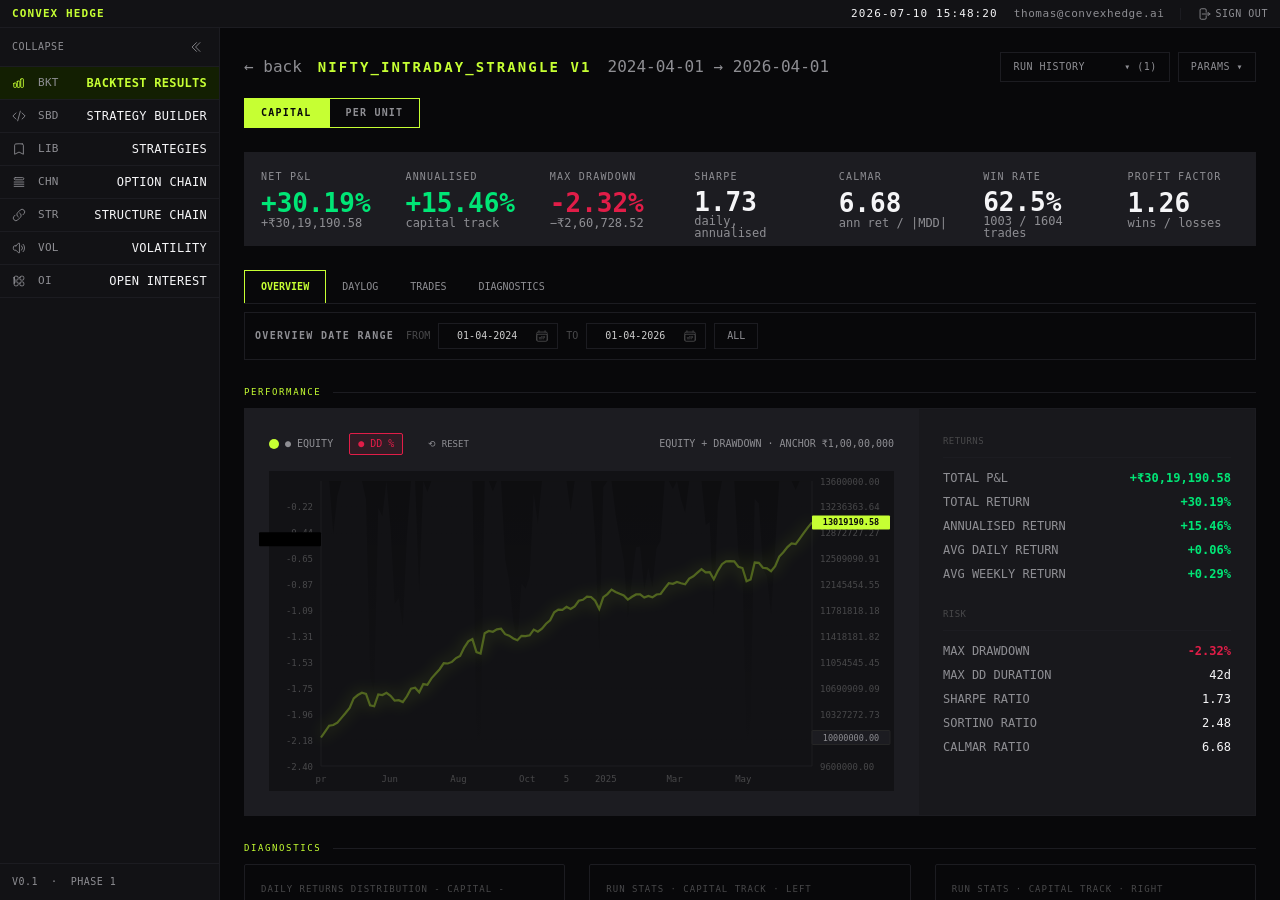
==== dashboard.html @ 73c207e3 "style: align dashboard styling with index.html landing page design system" ====
<!DOCTYPE html>
<html lang="en">
<head>
    <meta charset="UTF-8">
    <meta name="viewport" content="width=device-width, initial-scale=1.0">
    <title>Convex Hedge // Backtest Result Dashboard</title>
    <script src="assets/tailwind.js"></script>
    <link href="assets/fonts.css" rel="stylesheet">
    <!-- Dynamic Theme System matching landing page -->
    <script id="sys-theme-init">
        (function initTheme() {
            const activeTheme = localStorage.getItem('convex-theme') || 'lime';
            let accentColor = '#C6FF33';
            let accentDim = '#131F02';
            let glowRgb = '198, 255, 51';
            
            if (activeTheme === 'amber') {
                accentColor = '#FFA500';
                accentDim = '#1A1200';
                glowRgb = '255, 165, 0';
            } else if (activeTheme === 'orchid') {
                accentColor = '#763DE6';
                accentDim = '#120925';
                glowRgb = '118, 61, 230';
            } else if (activeTheme === 'yellow') {
                accentColor = '#F1FF0A';
                accentDim = '#1D1F01';
                glowRgb = '241, 255, 10';
            }
            
            // Inject CSS variables to propagate theme color dynamically to all SVG assets
            const style = document.createElement('style');
            style.innerHTML = `
                :root {
                    --brand-accent: ${accentColor};
                    --brand-accent-dim: ${accentDim};
                    --brand-accent-rgb: ${glowRgb};
                }
                .bento-glow:hover {
                    border-color: rgba(${glowRgb}, 0.05) !important;
                    box-shadow: 0 10px 40px -10px rgba(${glowRgb}, 0.12) !important;
                }
            `;
            document.head.appendChild(style);

            window.themeAccent = accentColor;
            window.themeAccentRgb = glowRgb;
            window.themeAccentDim = accentDim;
        })();
    </script>
    <script>
        tailwind.config = {
            theme: {
                extend: {
                    colors: {
                        brand: {
                            void: '#08080A',
                            elevate: '#121215',
                            precision: '#1C1C21',
                            accent: 'var(--brand-accent)',
                            accentDim: 'var(--brand-accent-dim)',
                            pure: '#F5F5F7',
                            muted: '#8E8E93',
                            dim: '#48484A',
                            up: '#00E676',
                            down: '#E11D48'
                        }
                    },
                    fontFamily: {
                        display: ['"PP Neue Machina"', 'system-ui', 'sans-serif'],
                        sans: ['Inter', '-apple-system', 'BlinkMacSystemFont', 'sans-serif'],
                        mono: ['"JetBrains Mono"', 'SFMono-Regular', 'monospace']
                    }
                }
            }
        }
    </script>
    <style>
        @font-face {
            font-family: 'PP Neue Machina';
            src: url('fonts/PPNeueMachina-PlainRegular.otf') format('opentype');
            font-weight: 400;
            font-style: normal;
            font-display: swap;
        }
        @font-face {
            font-family: 'PP Neue Machina';
            src: url('fonts/PPNeueMachina-PlainUltrabold.otf') format('opentype');
            font-weight: 800;
            font-style: normal;
            font-display: swap;
        }

        body {
            background-color: #08080A;
            color: #E5E5E5;
            overflow-x: hidden;
        }

        /* Custom Scrollbar */
        ::-webkit-scrollbar {
            width: 6px;
            height: 6px;
        }
        ::-webkit-scrollbar-track {
            background: #08080A;
        }
        ::-webkit-scrollbar-thumb {
            background: #1C1C21;
            border-radius: 3px;
        }
        ::-webkit-scrollbar-thumb:hover {
            background: #48484A;
        }

        /* Transition for sidebar collapse */
        .sidebar-transition {
            transition: width 0.3s cubic-bezier(0.4, 0, 0.2, 1);
        }
        
        .fade-in {
            animation: fadeIn 0.4s ease-out forwards;
        }
        @keyframes fadeIn {
            from { opacity: 0; transform: translateY(5px); }
            to { opacity: 1; transform: translateY(0); }
        }

        .chart-glow {
            filter: drop-shadow(0 0 8px var(--brand-accent));
            opacity: 0.35;
        }
    </style>
</head>
<body class="font-mono text-xs select-none">

    <!-- Root Dashboard Layout -->
    <div class="h-screen w-screen flex flex-col overflow-hidden">
        
        <!-- TOP NAVIGATION BAR -->
        <header class="h-7 shrink-0 border-b border-brand-precision bg-brand-elevate flex items-center justify-between px-3 text-[11px] tracking-wider z-50">
            <div class="flex items-center">
                <span class="font-bold text-brand-accent tracking-[1.1px] uppercase">CONVEX HEDGE</span>
            </div>
            <div class="flex items-center space-x-4">
                <span class="text-brand-pure tracking-[1.1px]">2026-07-10 15:48:20</span>
                <span class="text-brand-muted lowercase">thomas@convexhedge.ai</span>
                <div class="h-3 w-px bg-brand-precision"></div>
                <button onclick="window.location.href='index.html'" class="flex items-center space-x-1 text-brand-muted hover:text-brand-accent transition-colors cursor-pointer group">
                    <svg class="w-3.5 h-3.5 text-brand-muted group-hover:text-brand-accent transition-colors" fill="none" stroke="currentColor" stroke-width="1.5" viewBox="0 0 24 24" xmlns="http://www.w3.org/2000/svg">
                        <path stroke-linecap="round" stroke-linejoin="round" d="M15.75 9V5.25A2.25 2.25 0 0013.5 3h-6a2.25 2.25 0 00-2.25 2.25v13.5A2.25 2.25 0 007.5 21h6a2.25 2.25 0 002.25-2.25V15m3 0l3-3m0 0l-3-3m3 3H9"></path>
                    </svg>
                    <span class="text-[10px]">SIGN OUT</span>
                </button>
            </div>
        </header>

        <div class="flex-1 flex overflow-hidden">
            
            <!-- LEFT SIDEBAR -->
            <aside id="sidebar" class="w-[220px] sidebar-transition shrink-0 bg-brand-elevate border-r border-brand-precision flex flex-col justify-between overflow-hidden z-40">
                <div class="flex flex-col">
                    <!-- Collapse Button Row -->
                    <div class="border-b border-brand-precision py-2 px-3 flex items-center justify-between text-[10px]">
                        <span id="sidebar-collapse-text" class="text-brand-muted tracking-[0.5px]">COLLAPSE</span>
                        <button onclick="toggleSidebar()" class="p-1 hover:bg-brand-precision rounded text-brand-muted hover:text-brand-accent transition-colors cursor-pointer">
                            <svg id="sidebar-toggle-icon" class="w-3.5 h-3.5" fill="none" stroke="currentColor" stroke-width="1.5" viewBox="0 0 24 24" xmlns="http://www.w3.org/2000/svg">
                                <path stroke-linecap="round" stroke-linejoin="round" d="M18.75 19.5l-7.5-7.5 7.5-7.5m-6 15L5.25 12l7.5-7.5"></path>
                            </svg>
                        </button>
                    </div>

                    <!-- Navigation Items -->
                    <nav class="flex flex-col text-[12px] tracking-[0.3px] font-mono">
                        <!-- Backtest Results (Active) -->
                        <a href="#" class="bg-brand-accentDim border-b border-brand-precision py-2 px-3 flex items-center space-x-3 text-brand-accent transition-all duration-200">
                            <svg class="w-3.5 h-3.5 shrink-0" fill="none" stroke="currentColor" stroke-width="1.5" viewBox="0 0 24 24" xmlns="http://www.w3.org/2000/svg">
                                <path stroke-linecap="round" stroke-linejoin="round" d="M3 13.125C3 12.504 3.504 12 4.125 12h2.25c.621 0 1.125.504 1.125 1.125v5.25c0 .621-.504 1.125-1.125 1.125h-2.25A1.125 1.125 0 013 18.375v-5.25zM9 9.75c0-.621.504-1.125 1.125-1.125h2.25c.621 0 1.125.504 1.125 1.125v8.625c0 .621-.504 1.125-1.125 1.125h-2.25a1.125 1.125 0 01-1.125-1.125V9.75zM15 5.625c0-.621.504-1.125 1.125-1.125h2.25c.621 0 1.125.504 1.125 1.125v12.75c0 .621-.504 1.125-1.125 1.125h-2.25a1.125 1.125 0 01-1.125-1.125V5.625z"></path>
                            </svg>
                            <span class="sidebar-label flex-1 flex justify-between">
                                <span class="text-brand-muted text-[11px]">BKT</span>
                                <span class="font-bold">BACKTEST RESULTS</span>
                            </span>
                        </a>

                        <!-- Strategy Builder -->
                        <a href="#" onclick="alert('Module loading... Phase 1 Strategy Builder')" class="border-b border-brand-precision py-2 px-3 flex items-center space-x-3 text-brand-pure hover:bg-brand-precision/50 transition-all duration-200">
                            <svg class="w-3.5 h-3.5 shrink-0 text-brand-muted" fill="none" stroke="currentColor" stroke-width="1.5" viewBox="0 0 24 24" xmlns="http://www.w3.org/2000/svg">
                                <path stroke-linecap="round" stroke-linejoin="round" d="M17.25 6.75L22.5 12l-5.25 5.25m-10.5 0L1.5 12l5.25-5.25m7.5-3l-4.5 16.5"></path>
                            </svg>
                            <span class="sidebar-label flex-1 flex justify-between">
                                <span class="text-brand-muted text-[11px]">SBD</span>
                                <span>STRATEGY BUILDER</span>
                            </span>
                        </a>

                        <!-- Strategies -->
                        <a href="#" onclick="alert('Module loading... Strategies')" class="border-b border-brand-precision py-2 px-3 flex items-center space-x-3 text-brand-pure hover:bg-brand-precision/50 transition-all duration-200">
                            <svg class="w-3.5 h-3.5 shrink-0 text-brand-muted" fill="none" stroke="currentColor" stroke-width="1.5" viewBox="0 0 24 24" xmlns="http://www.w3.org/2000/svg">
                                <path stroke-linecap="round" stroke-linejoin="round" d="M17.593 3.322c1.1.128 1.907 1.077 1.907 2.185V21L12 17.25 4.5 21V5.507c0-1.108.806-2.057 1.907-2.185a48.507 48.507 0 0111.186 0z"></path>
                            </svg>
                            <span class="sidebar-label flex-1 flex justify-between">
                                <span class="text-brand-muted text-[11px]">LIB</span>
                                <span>STRATEGIES</span>
                            </span>
                        </a>

                        <!-- Option Chain -->
                        <a href="#" onclick="alert('Module loading... Option Chain')" class="border-b border-brand-precision py-2 px-3 flex items-center space-x-3 text-brand-pure hover:bg-brand-precision/50 transition-all duration-200">
                            <svg class="w-3.5 h-3.5 shrink-0 text-brand-muted" fill="none" stroke="currentColor" stroke-width="1.5" viewBox="0 0 24 24" xmlns="http://www.w3.org/2000/svg">
                                <path stroke-linecap="round" stroke-linejoin="round" d="M3.75 12h16.5m-16.5 3.75h16.5M3.75 19.5h16.5M5.625 4.5h12.75a1.875 1.875 0 010 3.75H5.625a1.875 1.875 0 010-3.75z"></path>
                            </svg>
                            <span class="sidebar-label flex-1 flex justify-between">
                                <span class="text-brand-muted text-[11px]">CHN</span>
                                <span>OPTION CHAIN</span>
                            </span>
                        </a>

                        <!-- Structure Chain -->
                        <a href="#" onclick="alert('Module loading... Structure Chain')" class="border-b border-brand-precision py-2 px-3 flex items-center space-x-3 text-brand-pure hover:bg-brand-precision/50 transition-all duration-200">
                            <svg class="w-3.5 h-3.5 shrink-0 text-brand-muted" fill="none" stroke="currentColor" stroke-width="1.5" viewBox="0 0 24 24" xmlns="http://www.w3.org/2000/svg">
                                <path stroke-linecap="round" stroke-linejoin="round" d="M13.19 8.688a4.5 4.5 0 011.242 7.244l-4.5 4.5a4.5 4.5 0 01-6.364-6.364l1.757-1.757m13.35-.622l1.757-1.757a4.5 4.5 0 00-6.364-6.364l-4.5 4.5a4.5 4.5 0 001.242 7.244"></path>
                            </svg>
                            <span class="sidebar-label flex-1 flex justify-between">
                                <span class="text-brand-muted text-[11px]">STR</span>
                                <span>STRUCTURE CHAIN</span>
                            </span>
                        </a>

                        <!-- Volatility -->
                        <a href="#" onclick="alert('Module loading... Volatility')" class="border-b border-brand-precision py-2 px-3 flex items-center space-x-3 text-brand-pure hover:bg-brand-precision/50 transition-all duration-200">
                            <svg class="w-3.5 h-3.5 shrink-0 text-brand-muted" fill="none" stroke="currentColor" stroke-width="1.5" viewBox="0 0 24 24" xmlns="http://www.w3.org/2000/svg">
                                <path stroke-linecap="round" stroke-linejoin="round" d="M19.114 5.636a9 9 0 010 12.728M16.463 8.288a5.25 5.25 0 010 7.424M6.75 8.25l4.72-4.72a.75.75 0 011.28.53v15.88a.75.75 0 01-1.28.53l-4.72-4.72H4.51c-.88 0-1.704-.507-1.938-1.354A9.01 9.01 0 012.25 12c0-.83.112-1.633.322-2.396C2.806 8.756 3.63 8.25 4.51 8.25H6.75z"></path>
                            </svg>
                            <span class="sidebar-label flex-1 flex justify-between">
                                <span class="text-brand-muted text-[11px]">VOL</span>
                                <span>VOLATILITY</span>
                            </span>
                        </a>

                        <!-- Open Interest -->
                        <a href="#" onclick="alert('Module loading... Open Interest')" class="border-b border-brand-precision py-2 px-3 flex items-center space-x-3 text-brand-pure hover:bg-brand-precision/50 transition-all duration-200">
                            <svg class="w-3.5 h-3.5 shrink-0 text-brand-muted" fill="none" stroke="currentColor" stroke-width="1.5" viewBox="0 0 24 24" xmlns="http://www.w3.org/2000/svg">
                                <path stroke-linecap="round" stroke-linejoin="round" d="M3.75 6A2.25 2.25 0 016 3.75h2.25A2.25 2.25 0 0110.5 6v2.25a2.25 2.25 0 01-2.25 2.25H6a2.25 2.25 0 01-2.25-2.25V6zM3.75 15.75A2.25 2.25 0 016 13.5h2.25a2.25 2.25 0 012.25 2.25V18a2.25 2.25 0 01-2.25 2.25H6a2.25 2.25 0 01-2.25-2.25V6zM13.5 6a2.25 2.25 0 012.25-2.25H18A2.25 2.25 0 0120.25 6v2.25A2.25 2.25 0 0118 10.5h-2.25a2.25 2.25 0 01-2.25-2.25V6zM13.5 15.75a2.25 2.25 0 012.25-2.25H18a2.25 2.25 0 012.25 2.25V18A2.25 2.25 0 0118 20.25h-2.25A2.25 2.25 0 0113.5 18v-2.25z"></path>
                            </svg>
                            <span class="sidebar-label flex-1 flex justify-between">
                                <span class="text-brand-muted text-[11px]">OI</span>
                                <span>OPEN INTEREST</span>
                            </span>
                        </a>
                    </nav>
                </div>

                <!-- Sidebar Footer -->
                <div class="border-t border-brand-precision py-2.5 px-3">
                    <span class="text-brand-muted text-[10px] tracking-[0.5px] uppercase whitespace-nowrap block">V0.1 &nbsp;&middot;&nbsp; PHASE 1</span>
                </div>
            </aside>

            <!-- MAIN CONTENT AREA -->
            <main class="flex-1 flex flex-col overflow-y-auto p-6 bg-brand-void relative">
                
                <!-- HEADER NAVIGATION & BACK CONTROLS -->
                <div class="flex items-center justify-between shrink-0 mb-4">
                    <div class="flex items-center space-x-4">
                        <a href="index.html" class="text-brand-muted hover:text-brand-accent transition-colors text-base font-mono cursor-pointer flex items-center">&larr; back</a>
                        <h1 class="text-brand-accent text-sm tracking-[2.1px] font-bold font-mono">NIFTY_INTRADAY_STRANGLE V1</h1>
                        <span class="text-brand-muted text-base font-mono">2024-04-01 &rarr; 2026-04-01</span>
                    </div>
                    
                    <div class="flex items-center space-x-2">
                        <!-- Run History Dropdown -->
                        <div class="relative">
                            <button onclick="toggleDropdown('run-history-menu')" class="border border-brand-precision bg-transparent hover:bg-brand-precision/20 px-3 py-1.5 text-[10px] tracking-wider font-mono text-brand-muted flex items-center space-x-1 uppercase cursor-pointer">
                                <span>Run History &nbsp;&nbsp;&nbsp;&nbsp;&nbsp;▾ (1)</span>
                            </button>
                            <div id="run-history-menu" class="hidden absolute right-0 mt-1 w-56 border border-brand-precision bg-brand-elevate p-2 z-50 rounded shadow-2xl">
                                <div class="text-[9px] text-brand-dim uppercase tracking-wider border-b border-brand-precision pb-1 mb-1">AVAILABLE SIMULATION RUNS</div>
                                <a href="#" class="block py-1 px-1.5 bg-brand-accentDim text-brand-accent hover:bg-brand-accent/10 border-l-2 border-brand-accent font-mono text-[10px]">
                                    RUN #0912 // 2026-07-10 (ACTIVE)
                                </a>
                            </div>
                        </div>

                        <!-- Params Dropdown -->
                        <div class="relative">
                            <button onclick="toggleDropdown('params-menu')" class="border border-brand-precision bg-transparent hover:bg-brand-precision/20 px-3 py-1.5 text-[10px] tracking-wider font-mono text-brand-muted flex items-center space-x-1 uppercase cursor-pointer">
                                <span>Params ▾</span>
                            </button>
                            <div id="params-menu" class="hidden absolute right-0 mt-1 w-64 border border-brand-precision bg-brand-elevate p-3 z-50 rounded shadow-2xl font-mono text-[10px] text-brand-muted">
                                <div class="text-[9px] text-brand-pure font-bold uppercase tracking-wider border-b border-brand-precision pb-1 mb-2">MODEL PARAMETERS</div>
                                <div class="flex justify-between py-1"><span>Target Strangle:</span><span class="text-white">ATM Strangle</span></div>
                                <div class="flex justify-between py-1"><span>Entry Trigger:</span><span class="text-white">9:20 AM</span></div>
                                <div class="flex justify-between py-1"><span>Exit Time:</span><span class="text-white">3:10 PM</span></div>
                                <div class="flex justify-between py-1"><span>Stop Loss per leg:</span><span class="text-brand-down font-bold">35.0%</span></div>
                                <div class="flex justify-between py-1"><span>Re-entry:</span><span class="text-white">None</span></div>
                            </div>
                        </div>
                    </div>
                </div>

                <!-- TOGGLE CONTROLS (CAPITAL VS PER UNIT) -->
                <div class="flex items-center space-x-0 shrink-0 mb-6">
                    <button id="toggle-capital" onclick="setCapitalMode(true)" class="bg-brand-accent border border-brand-accent px-4 py-1.5 text-[10px] tracking-[1.2px] uppercase font-bold text-brand-void transition-colors cursor-pointer">
                        CAPITAL
                    </button>
                    <button id="toggle-perunit" onclick="setCapitalMode(false)" class="border border-brand-accent hover:bg-brand-accent/5 px-4 py-1.5 text-[10px] tracking-[1.2px] uppercase font-bold text-brand-muted transition-colors cursor-pointer">
                        PER UNIT
                    </button>
                </div>

                <!-- KEY METRICS ROW -->
                <div class="grid grid-cols-7 gap-px bg-brand-precision border border-brand-precision shrink-0 mb-6 font-mono">
                    <!-- Net P&L -->
                    <div class="bg-brand-card p-4 flex flex-col justify-between h-[92px]">
                        <span class="text-brand-muted text-[10px] tracking-[1.2px] uppercase">NET P&L</span>
                        <span id="metric-pnl" class="text-brand-up text-[26px] font-bold font-mono leading-none mt-1">+30.19%</span>
                        <span id="metric-pnl-sub" class="text-brand-muted text-[12px] font-mono leading-none">+₹30,19,190.58</span>
                    </div>
                    <!-- Annualised -->
                    <div class="bg-brand-card p-4 flex flex-col justify-between h-[92px]">
                        <span class="text-brand-muted text-[10px] tracking-[1.2px] uppercase">ANNUALISED</span>
                        <span id="metric-ann" class="text-brand-up text-[26px] font-bold font-mono leading-none mt-1">+15.46%</span>
                        <span class="text-brand-muted text-[12px] font-mono leading-none">capital track</span>
                    </div>
                    <!-- Max Drawdown -->
                    <div class="bg-brand-card p-4 flex flex-col justify-between h-[92px]">
                        <span class="text-brand-muted text-[10px] tracking-[1.2px] uppercase">MAX DRAWDOWN</span>
                        <span id="metric-mdd" class="text-brand-down text-[26px] font-bold font-mono leading-none mt-1">-2.32%</span>
                        <span id="metric-mdd-sub" class="text-brand-muted text-[12px] font-mono leading-none">−₹2,60,728.52</span>
                    </div>
                    <!-- Sharpe -->
                    <div class="bg-brand-card p-4 flex flex-col justify-between h-[92px]">
                        <span class="text-brand-muted text-[10px] tracking-[1.2px] uppercase">SHARPE</span>
                        <span class="text-brand-pure text-[26px] font-bold font-mono leading-none mt-1">1.73</span>
                        <span class="text-brand-muted text-[12px] font-mono leading-none">daily, annualised</span>
                    </div>
                    <!-- Calmar -->
                    <div class="bg-brand-card p-4 flex flex-col justify-between h-[92px]">
                        <span class="text-brand-muted text-[10px] tracking-[1.2px] uppercase">CALMAR</span>
                        <span class="text-brand-pure text-[26px] font-bold font-mono leading-none mt-1">6.68</span>
                        <span class="text-brand-muted text-[12px] font-mono leading-none">ann ret / |MDD|</span>
                    </div>
                    <!-- Win Rate -->
                    <div class="bg-brand-card p-4 flex flex-col justify-between h-[92px]">
                        <span class="text-brand-muted text-[10px] tracking-[1.2px] uppercase">WIN RATE</span>
                        <span class="text-brand-pure text-[26px] font-bold font-mono leading-none mt-1">62.5%</span>
                        <span class="text-brand-muted text-[12px] font-mono leading-none">1003 / 1604 trades</span>
                    </div>
                    <!-- Profit Factor -->
                    <div class="bg-brand-card p-4 flex flex-col justify-between h-[92px]">
                        <span class="text-brand-muted text-[10px] tracking-[1.2px] uppercase">PROFIT FACTOR</span>
                        <span class="text-brand-pure text-[26px] font-bold font-mono leading-none mt-1">1.26</span>
                        <span class="text-brand-muted text-[12px] font-mono leading-none">wins / losses</span>
                    </div>
                </div>

                <!-- TABS & DATE RANGE BAR -->
                <div class="flex flex-col shrink-0 mb-6">
                    <!-- Tab Headers -->
                    <div class="flex items-center justify-between border-b border-brand-precision shrink-0 font-mono text-[10px]">
                        <div class="flex space-x-0">
                            <button id="tab-overview" onclick="switchTab('overview')" class="border-l border-r border-t border-brand-accent text-brand-accent px-4 py-2 uppercase font-bold cursor-pointer bg-brand-accent/5">
                                OVERVIEW
                            </button>
                            <button id="tab-daylog" onclick="switchTab('daylog')" class="border-t border-[transparent] text-brand-muted hover:text-[#fff] px-4 py-2 uppercase cursor-pointer hover:bg-brand-precision/50 transition-colors">
                                DAYLOG
                            </button>
                            <button id="tab-trades" onclick="switchTab('trades')" class="border-t border-[transparent] text-brand-muted hover:text-[#fff] px-4 py-2 uppercase cursor-pointer hover:bg-brand-precision/50 transition-colors">
                                TRADES
                            </button>
                            <button id="tab-diagnostics-tab" onclick="switchTab('diagnostics-tab')" class="border-t border-[transparent] text-brand-muted hover:text-[#fff] px-4 py-2 uppercase cursor-pointer hover:bg-brand-precision/50 transition-colors">
                                DIAGNOSTICS
                            </button>
                        </div>
                    </div>
                    
                    <!-- Date Range Filter Bar -->
                    <div class="border border-brand-precision bg-brand-card/30 p-2.5 flex items-center space-x-3 shrink-0 text-[10px] font-mono text-brand-dim mt-2">
                        <span class="text-brand-muted font-bold tracking-[1.3px]">OVERVIEW DATE RANGE</span>
                        <div class="flex items-center space-x-2">
                            <span>FROM</span>
                            <div class="bg-brand-void border border-brand-precision px-2 py-1 flex items-center space-x-2">
                                <input type="text" id="filter-from-date" value="01-04-2024" class="bg-transparent text-[#ccc] w-20 outline-none border-none text-center font-mono">
                                <svg class="w-3.5 h-3.5 text-brand-dim" fill="none" stroke="currentColor" stroke-width="1.5" viewBox="0 0 24 24" xmlns="http://www.w3.org/2000/svg">
                                    <path stroke-linecap="round" stroke-linejoin="round" d="M6.75 3v2.25M17.25 3v2.25M3 18.75V7.5a2.25 2.25 0 012.25-2.25h13.5A2.25 2.25 0 0121 7.5v11.25m-18 0A2.25 2.25 0 005.25 21h13.5A2.25 2.25 0 0021 18.75m-18 0v-7.5A2.25 2.25 0 015.25 9h13.5A2.25 2.25 0 0121 11.25v7.5m-9-6h.008v.008H12v-.008zM12 15h.008v.008H12V15zm0 2.25h.008v.008H12v-.008zM9.75 15h.008v.008H9.75V15zm0 2.25h.008v.008H9.75v-.008zM7.5 15h.008v.008H7.5V15zm0 2.25h.008v.008H7.5v-.008zm6.75-4.5h.008v.008h-.008v-.008zm0 2.25h.008v.008h-.008V15zm0 2.25h.008v.008h-.008v-.008zm2.25-4.5h.008v.008H16.5v-.008zm0 2.25h.008v.008H16.5V15z"></path>
                                </svg>
                            </div>
                            <span>TO</span>
                            <div class="bg-brand-void border border-brand-precision px-2 py-1 flex items-center space-x-2">
                                <input type="text" id="filter-to-date" value="01-04-2026" class="bg-transparent text-[#ccc] w-20 outline-none border-none text-center font-mono">
                                <svg class="w-3.5 h-3.5 text-brand-dim" fill="none" stroke="currentColor" stroke-width="1.5" viewBox="0 0 24 24" xmlns="http://www.w3.org/2000/svg">
                                    <path stroke-linecap="round" stroke-linejoin="round" d="M6.75 3v2.25M17.25 3v2.25M3 18.75V7.5a2.25 2.25 0 012.25-2.25h13.5A2.25 2.25 0 0121 7.5v11.25m-18 0A2.25 2.25 0 005.25 21h13.5A2.25 2.25 0 0021 18.75m-18 0v-7.5A2.25 2.25 0 015.25 9h13.5A2.25 2.25 0 0121 11.25v7.5m-9-6h.008v.008H12v-.008zM12 15h.008v.008H12V15zm0 2.25h.008v.008H12v-.008zM9.75 15h.008v.008H9.75V15zm0 2.25h.008v.008H9.75v-.008zM7.5 15h.008v.008H7.5V15zm0 2.25h.008v.008H7.5v-.008zm6.75-4.5h.008v.008h-.008v-.008zm0 2.25h.008v.008h-.008V15zm0 2.25h.008v.008h-.008v-.008zm2.25-4.5h.008v.008H16.5v-.008zm0 2.25h.008v.008H16.5V15z"></path>
                                </svg>
                            </div>
                            <button onclick="resetDateRange()" class="border border-brand-precision bg-transparent hover:bg-brand-precision/20 px-3 py-1 font-mono text-brand-muted cursor-pointer">
                                ALL
                            </button>
                        </div>
                    </div>
                </div>

                <!-- TABS INNER CONTAINERS -->
                <div id="tab-content-area" class="flex-1 flex flex-col">
                    
                    <!-- TAB STATE: OVERVIEW -->
                    <div id="view-overview" class="flex-1 flex flex-col gap-6 fade-in">
                        
                        <!-- PERFORMANCE SECTION -->
                        <section class="flex flex-col gap-2">
                            <!-- Section Title -->
                            <div class="flex items-center space-x-3 text-[9px] tracking-[1.6px] text-brand-accent uppercase shrink-0 font-mono">
                                <span>PERFORMANCE</span>
                                <div class="flex-1 h-px bg-brand-precision"></div>
                            </div>

                            <!-- Performance Chart + Sidebar stats container -->
                            <div class="grid grid-cols-1 lg:grid-cols-12 border border-brand-precision gap-px bg-brand-precision">
                                
                                <!-- Equity & Drawdown Chart Frame -->
                                <div class="lg:col-span-8 bg-brand-card p-6 flex flex-col justify-between">
                                    <div class="flex justify-between items-center text-[10px] font-mono text-brand-muted mb-4">
                                        <div class="flex items-center space-x-4">
                                            <span class="flex items-center"><span class="w-2.5 h-2.5 rounded-full bg-brand-accent mr-1.5"></span>● EQUITY</span>
                                            <span class="flex items-center px-2 py-0.5 border border-brand-down bg-brand-down/10 text-brand-down rounded-sm select-none">● DD %</span>
                                            <button onclick="resetChartGlow()" class="border border-brand-precision bg-transparent hover:bg-brand-precision/50 px-2 py-0.5 text-brand-muted hover:text-[#fff] transition-colors cursor-pointer text-[9px]">⟲ RESET</button>
                                        </div>
                                        <div>EQUITY + DRAWDOWN &middot; ANCHOR ₹1,00,00,000</div>
                                    </div>

                                    <!-- Chart Wrapper -->
                                    <div class="relative w-full h-[320px] bg-brand-void/50" id="chart-wrapper">
                                        <svg id="dashboard-chart" class="w-full h-full overflow-visible z-10 relative">
                                            <!-- Grid lines group -->
                                            <g id="dashboard-grids" stroke="#121215" stroke-width="1"></g>
                                            
                                            <!-- Drawdown line + area -->
                                            <path id="dashboard-dd-area" fill="url(#dd-grad)" opacity="0.35" stroke="none" />
                                            <path id="dashboard-dd-line" stroke="var(--brand-down)" stroke-width="1.2" fill="none" opacity="0.9" />

                                            <!-- Equity line -->
                                            <path id="dashboard-eq-line" stroke="var(--brand-accent)" stroke-width="2.5" fill="none" class="chart-glow" />

                                            <!-- Vertical Crosshair / Highlight Dot -->
                                            <line id="dashboard-crosshair" x1="0" y1="0" x2="0" y2="320" stroke="var(--brand-accent)" stroke-width="1" stroke-dasharray="2 2" opacity="0" />
                                            <circle id="dashboard-dot" r="4.5" fill="var(--brand-accent)" stroke="#08080A" stroke-width="1.5" opacity="0" />

                                            <defs>
                                                <linearGradient id="dd-grad" x1="0" y1="0" x2="0" y2="1">
                                                    <stop offset="0%" stop-color="var(--brand-down)" stop-opacity="0.35" />
                                                    <stop offset="100%" stop-color="var(--brand-down)" stop-opacity="0.01" />
                                                </linearGradient>
                                            </defs>
                                        </svg>
                                        
                                        <!-- Tooltip -->
                                        <div id="dashboard-tooltip" class="absolute hidden bg-brand-elevate border border-brand-precision p-3 rounded shadow-2xl z-30 pointer-events-none font-mono text-[10px] text-brand-pure w-48">
                                            <div class="text-brand-accent font-bold mb-1" id="db-tooltip-date">Aug 2025</div>
                                            <div class="flex justify-between">
                                                <span class="text-brand-muted">Equity:</span>
                                                <span class="font-bold text-brand-up" id="db-tooltip-eq">₹1,15,00,000</span>
                                            </div>
                                            <div class="flex justify-between mt-0.5">
                                                <span class="text-brand-muted">Drawdown:</span>
                                                <span class="text-brand-down font-bold" id="db-tooltip-dd">-2.10%</span>
                                            </div>
                                        </div>
                                    </div>
                                </div>

                                <!-- Sidebar Stats Table -->
                                <div class="lg:col-span-4 bg-brand-elevate/40 p-6 flex flex-col justify-between font-mono text-xs">
                                    <div class="space-y-6">
                                        <!-- Returns Section -->
                                        <div>
                                            <div class="text-brand-dim border-b border-brand-precision pb-2 uppercase tracking-[0.45px] text-[9px] mb-3">RETURNS</div>
                                            <div class="space-y-2">
                                                <div class="flex justify-between">
                                                    <span class="text-brand-muted">TOTAL P&L</span>
                                                    <span id="stat-total-pnl" class="text-brand-up font-bold">+₹30,19,190.58</span>
                                                </div>
                                                <div class="flex justify-between">
                                                    <span class="text-brand-muted">TOTAL RETURN</span>
                                                    <span id="stat-total-ret" class="text-brand-up font-bold">+30.19%</span>
                                                </div>
                                                <div class="flex justify-between">
                                                    <span class="text-brand-muted">ANNUALISED RETURN</span>
                                                    <span id="stat-ann-ret" class="text-brand-up font-bold">+15.46%</span>
                                                </div>
                                                <div class="flex justify-between">
                                                    <span class="text-brand-muted">AVG DAILY RETURN</span>
                                                    <span class="text-brand-up font-bold">+0.06%</span>
                                                </div>
                                                <div class="flex justify-between">
                                                    <span class="text-brand-muted">AVG WEEKLY RETURN</span>
                                                    <span class="text-brand-up font-bold">+0.29%</span>
                                                </div>
                                            </div>
                                        </div>
                                        
                                        <!-- Risk Section -->
                                        <div>
                                            <div class="text-brand-dim border-b border-brand-precision pb-2 uppercase tracking-[0.45px] text-[9px] mb-3">RISK</div>
                                            <div class="space-y-2">
                                                <div class="flex justify-between">
                                                    <span class="text-brand-muted">MAX DRAWDOWN</span>
                                                    <span id="stat-max-dd" class="text-brand-down font-bold">-2.32%</span>
                                                </div>
                                                <div class="flex justify-between">
                                                    <span class="text-brand-muted">MAX DD DURATION</span>
                                                    <span class="text-brand-pure">42d</span>
                                                </div>
                                                <div class="flex justify-between">
                                                    <span class="text-brand-muted">SHARPE RATIO</span>
                                                    <span class="text-brand-pure">1.73</span>
                                                </div>
                                                <div class="flex justify-between">
                                                    <span class="text-brand-muted">SORTINO RATIO</span>
                                                    <span class="text-brand-pure">2.48</span>
                                                </div>
                                                <div class="flex justify-between">
                                                    <span class="text-brand-muted">CALMAR RATIO</span>
                                                    <span class="text-brand-pure">6.68</span>
                                                </div>
                                            </div>
                                        </div>
                                    </div>
                                </div>
                            </div>
                        </section>

                        <!-- DIAGNOSTICS ROW -->
                        <section class="flex flex-col gap-2">
                            <!-- Section Title -->
                            <div class="flex items-center space-x-3 text-[9px] tracking-[1.6px] text-brand-accent uppercase shrink-0 font-mono">
                                <span>DIAGNOSTICS</span>
                                <div class="flex-1 h-px bg-brand-precision"></div>
                            </div>

                            <div class="grid grid-cols-1 lg:grid-cols-3 gap-6">
                                <!-- Card 1: KDE Distribution -->
                                <div class="bg-brand-card border border-brand-precision rounded-sm p-4 flex flex-col justify-between h-[314px]">
                                    <div>
                                        <div class="text-brand-dim border-b border-brand-precision pb-2 uppercase tracking-[1px] text-[9px] mb-3">DAILY RETURNS DISTRIBUTION - CAPITAL - &Sigma;=0.33%</div>
                                        <div class="h-44 w-full relative pt-2">
                                            <svg class="w-full h-full overflow-visible" fill="none">
                                                <rect x="52" y="100" width="8" height="30" fill="var(--brand-accent-dim)" stroke="var(--brand-accent)" stroke-width="0.5" style="opacity:0.25" />
                                                <rect x="62" y="90" width="8" height="40" fill="var(--brand-accent-dim)" stroke="var(--brand-accent)" stroke-width="0.5" style="opacity:0.25" />
                                                <rect x="72" y="85" width="8" height="45" fill="var(--brand-accent-dim)" stroke="var(--brand-accent)" stroke-width="0.5" style="opacity:0.25" />
                                                <rect x="82" y="75" width="8" height="55" fill="var(--brand-accent-dim)" stroke="var(--brand-accent)" stroke-width="0.5" style="opacity:0.25" />
                                                <rect x="92" y="65" width="8" height="65" fill="var(--brand-accent-dim)" stroke="var(--brand-accent)" stroke-width="0.5" style="opacity:0.25" />
                                                <rect x="102" y="50" width="8" height="80" fill="var(--brand-accent-dim)" stroke="var(--brand-accent)" stroke-width="0.5" style="opacity:0.25" />
                                                <rect x="112" y="30" width="8" height="100" fill="var(--brand-accent-dim)" stroke="var(--brand-accent)" stroke-width="0.5" style="opacity:0.25" />
                                                <rect x="122" y="15" width="8" height="115" fill="var(--brand-accent-dim)" stroke="var(--brand-accent)" stroke-width="0.5" style="opacity:0.25" />
                                                <rect x="132" y="45" width="8" height="85" fill="var(--brand-accent-dim)" stroke="var(--brand-accent)" stroke-width="0.5" style="opacity:0.25" />
                                                <rect x="142" y="70" width="8" height="60" fill="var(--brand-accent-dim)" stroke="var(--brand-accent)" stroke-width="0.5" style="opacity:0.25" />
                                                <rect x="152" y="80" width="8" height="50" fill="var(--brand-accent-dim)" stroke="var(--brand-accent)" stroke-width="0.5" style="opacity:0.25" />
                                                <rect x="162" y="95" width="8" height="35" fill="var(--brand-accent-dim)" stroke="var(--brand-accent)" stroke-width="0.5" style="opacity:0.25" />
                                                <rect x="172" y="105" width="8" height="25" fill="var(--brand-accent-dim)" stroke="var(--brand-accent)" stroke-width="0.5" style="opacity:0.25" />

                                                <path d="M 10,130 Q 70,130 90,100 T 110,60 T 122,10 T 134,50 T 146,90 T 160,115 T 220,130" stroke="var(--brand-accent)" stroke-width="1.8" class="chart-glow" />
                                                <line x1="0" y1="130" x2="240" y2="130" stroke="#1C1C21" stroke-width="1" />
                                                
                                                <line x1="122" y1="0" x2="122" y2="130" stroke="var(--brand-up)" stroke-width="1" stroke-dasharray="2 2" />
                                                <line x1="90" y1="0" x2="90" y2="130" stroke="var(--brand-down)" stroke-width="1" stroke-dasharray="2 2" />
                                                <line x1="72" y1="0" x2="72" y2="130" stroke="var(--brand-down)" stroke-width="1" opacity="0.6" stroke-dasharray="2 2" />
                                                
                                                <text x="5" y="20" fill="#48484A" font-size="8" font-family="monospace">300</text>
                                                <text x="5" y="65" fill="#48484A" font-size="8" font-family="monospace">200</text>
                                                <text x="5" y="110" fill="#48484A" font-size="8" font-family="monospace">100</text>
                                                <text x="5" y="128" fill="#48484A" font-size="8" font-family="monospace">0</text>
                                                
                                                <text x="45" y="142" fill="#48484A" font-size="8" font-family="monospace">-1.5%</text>
                                                <text x="80" y="142" fill="#48484A" font-size="8" font-family="monospace">-1.0%</text>
                                                <text x="115" y="142" fill="#48484A" font-size="8" font-family="monospace">-0.5%</text>
                                                <text x="150" y="142" fill="#48484A" font-size="8" font-family="monospace">0.0%</text>
                                                <text x="185" y="142" fill="#48484A" font-size="8" font-family="monospace">0.5%</text>
                                            </svg>
                                        </div>
                                    </div>
                                    <div class="flex justify-between items-center text-[9px] font-mono text-brand-dim mt-2 pt-2 border-t border-brand-precision">
                                        <span class="text-brand-pure font-bold">● KDE</span>
                                        <span class="text-brand-up font-bold">● MEAN 0.05%</span>
                                        <span class="text-brand-down font-bold">● VAR -0.51%</span>
                                        <span class="text-brand-down font-bold" style="opacity:0.65">● CVAR -0.71%</span>
                                    </div>
                                </div>

                                <!-- Card 2: Day Extremes -->
                                <div class="bg-brand-card border border-brand-precision rounded-sm p-4 flex flex-col justify-between h-[314px]">
                                    <div>
                                        <div class="text-brand-dim border-b border-brand-precision pb-2 uppercase tracking-[1px] text-[9px] mb-3">RUN STATS &middot; CAPITAL TRACK &middot; LEFT</div>
                                        <div class="space-y-3 font-mono text-xs pt-1">
                                            <div class="text-[9px] text-brand-accent tracking-wider uppercase font-bold">DAY EXTREMES</div>
                                            <div class="flex justify-between items-center border-b border-brand-precision pb-1.5">
                                                <span class="text-brand-muted">BEST DAY</span>
                                                <span class="text-brand-up font-bold">+₹74,552.18</span>
                                                <span class="text-brand-dim text-[9px]">2026-02-03</span>
                                            </div>
                                            <div class="flex justify-between items-center border-b border-brand-precision pb-1.5">
                                                <span class="text-brand-muted">WORST DAY</span>
                                                <span class="text-brand-down font-bold">-₹1,73,777.19</span>
                                                <span class="text-brand-dim text-[9px]">2026-06-04</span>
                                            </div>
                                            
                                            <div class="text-[9px] text-brand-accent tracking-wider uppercase font-bold pt-1.5">TAIL RISK</div>
                                            <div class="flex justify-between">
                                                <span class="text-brand-muted">VaR (95%)</span>
                                                <span class="text-brand-pure">-0.51%</span>
                                            </div>
                                            <div class="flex justify-between">
                                                <span class="text-brand-muted">CVaR (95%)</span>
                                                <span class="text-brand-pure">-0.71%</span>
                                            </div>
                                        </div>
                                    </div>
                                </div>

                                <!-- Card 3: Activity / Costs -->
                                <div class="bg-brand-card border border-brand-precision rounded-sm p-4 flex flex-col justify-between h-[314px]">
                                    <div>
                                        <div class="text-brand-dim border-b border-brand-precision pb-2 uppercase tracking-[1px] text-[9px] mb-3">RUN STATS &middot; CAPITAL TRACK &middot; RIGHT</div>
                                        <div class="space-y-2 font-mono text-xs pt-1">
                                            <div class="text-[9px] text-brand-accent tracking-wider uppercase font-bold">ACTIVITY</div>
                                            <div class="flex justify-between">
                                                <span class="text-brand-muted">AVG TRADES / DAY</span>
                                                <span class="text-brand-pure">3.26</span>
                                            </div>
                                            <div class="flex justify-between">
                                                <span class="text-brand-muted">AVG TRADES / WEEK</span>
                                                <span class="text-brand-pure">16.30</span>
                                            </div>
                                            <div class="flex justify-between">
                                                <span class="text-brand-muted">TOTAL SIGNALS</span>
                                                <span class="text-brand-pure">3,452</span>
                                            </div>
                                            <div class="flex justify-between">
                                                <span class="text-brand-muted">REJECTED SIGNALS</span>
                                                <span class="text-brand-pure">0</span>
                                            </div>
                                            <div class="flex justify-between">
                                                <span class="text-brand-muted">AVG MARGIN / DAY</span>
                                                <span class="text-brand-pure">₹2,28,403</span>
                                            </div>
                                            
                                            <div class="text-[9px] text-brand-accent tracking-wider uppercase font-bold pt-1.5">COSTS</div>
                                            <div class="flex justify-between border-t border-brand-precision pt-1.5">
                                                <span class="text-brand-muted">TOTAL CHARGES</span>
                                                <span class="text-brand-down font-bold">-₹4,76,951.17</span>
                                            </div>
                                            <div class="flex justify-between">
                                                <span class="text-brand-muted">CHARGES / [RETURNS]</span>
                                                <span class="text-brand-up font-bold">+15.80%</span>
                                            </div>
                                        </div>
                                    </div>
                                </div>
                            </div>
                        </section>

                        <!-- DISTRIBUTION SECTION -->
                        <section class="flex flex-col gap-2">
                            <!-- Section Title -->
                            <div class="flex items-center space-x-3 text-[9px] tracking-[1.6px] text-brand-accent uppercase shrink-0 font-mono">
                                <span>DISTRIBUTION</span>
                                <div class="flex-1 h-px bg-brand-precision"></div>
                            </div>

                            <!-- Heatmap card -->
                            <div class="bg-brand-card border border-brand-precision rounded-sm p-4 shrink-0">
                                <div class="text-brand-dim border-b border-brand-precision pb-2 uppercase tracking-[1px] text-[9px] mb-3">MONTHLY RETURNS HEATMAP (WITH YEAR TOTALS)</div>
                                
                                <div class="overflow-x-auto">
                                    <table class="w-full text-center font-mono border-collapse text-[11px] min-w-[700px]">
                                        <thead>
                                            <tr class="border-b border-brand-precision text-brand-dim uppercase text-[10px]">
                                                <th class="py-2 text-left font-normal w-12">Year</th>
                                                <th class="py-2 font-normal">Jan</th>
                                                <th class="py-2 font-normal">Feb</th>
                                                <th class="py-2 font-normal">Mar</th>
                                                <th class="py-2 font-normal">Apr</th>
                                                <th class="py-2 font-normal">May</th>
                                                <th class="py-2 font-normal">Jun</th>
                                                <th class="py-2 font-normal">Jul</th>
                                                <th class="py-2 font-normal">Aug</th>
                                                <th class="py-2 font-normal">Sep</th>
                                                <th class="py-2 font-normal">Oct</th>
                                                <th class="py-2 font-normal">Nov</th>
                                                <th class="py-2 font-normal">Dec</th>
                                                <th class="py-2 font-bold text-brand-pure border-l border-brand-precision w-16">Year</th>
                                            </tr>
                                        </thead>
                                        <tbody class="divide-y divide-[#151515]">
                                            <!-- 2024 Row -->
                                            <tr class="hover:bg-brand-precision/20 transition-colors">
                                                <td class="py-2.5 text-left font-bold text-[#e5e5e5]">2024</td>
                                                <td class="py-2.5 text-brand-muted font-light">-</td>
                                                <td class="py-2.5 text-brand-muted font-light">-</td>
                                                <td class="py-2.5 text-brand-muted font-light">-</td>
                                                <td class="py-2.5 text-brand-muted font-light">-</td>
                                                <td class="py-2.5 bg-[#122e1b]/40 text-brand-up hover:bg-[#122e1b]/70 transition-all font-semibold">+1.23%</td>
                                                <td class="py-2.5 bg-[#0e3b1c]/55 text-brand-up hover:bg-[#0e3b1c]/80 transition-all font-semibold">+3.09%</td>
                                                <td class="py-2.5 bg-[#361519]/40 text-brand-down hover:bg-[#361519]/70 transition-all font-semibold">-0.37%</td>
                                                <td class="py-2.5 bg-[#12331c]/45 text-brand-up hover:bg-[#12331c]/75 transition-all font-semibold">+1.87%</td>
                                                <td class="py-2.5 bg-[#103a1c]/50 text-brand-up hover:bg-[#103a1c]/80 transition-all font-semibold">+2.59%</td>
                                                <td class="py-2.5 bg-[#14261a]/30 text-brand-up hover:bg-[#14261a]/60 transition-all font-semibold">+0.92%</td>
                                                <td class="py-2.5 bg-[#12301c]/40 text-brand-up hover:bg-[#12301c]/70 transition-all font-semibold">+1.45%</td>
                                                <td class="py-2.5 bg-[#15231c]/25 text-brand-up hover:bg-[#15231c]/55 transition-all font-semibold">+0.55%</td>
                                                <td class="py-2.5 bg-[#0e381b]/50 text-brand-up font-bold border-l border-brand-precision hover:bg-[#0e381b]/85 transition-all">+13.09%</td>
                                            </tr>
                                            <!-- 2025 Row -->
                                            <tr class="hover:bg-brand-precision/20 transition-colors">
                                                <td class="py-2.5 text-left font-bold text-[#e5e5e5]">2025</td>
                                                <td class="py-2.5 bg-[#12321c]/45 text-brand-up hover:bg-[#12321c]/75 transition-all font-semibold">+1.61%</td>
                                                <td class="py-2.5 bg-[#10381c]/50 text-brand-up hover:bg-[#10381c]/80 transition-all font-semibold">+2.42%</td>
                                                <td class="py-2.5 bg-[#3a1418]/50 text-brand-down hover:bg-[#3a1418]/80 transition-all font-semibold">-0.73%</td>
                                                <td class="py-2.5 bg-[#18201a]/15 text-brand-up hover:bg-[#18201a]/45 transition-all font-semibold">+0.03%</td>
                                                <td class="py-2.5 bg-[#12301c]/40 text-brand-up hover:bg-[#12301c]/70 transition-all font-semibold">+1.40%</td>
                                                <td class="py-2.5 bg-[#122c1b]/35 text-brand-up hover:bg-[#122c1b]/65 transition-all font-semibold">+1.12%</td>
                                                <td class="py-2.5 bg-[#12311c]/42 text-brand-up hover:bg-[#12311c]/72 transition-all font-semibold">+1.54%</td>
                                                <td class="py-2.5 bg-[#12341c]/47 text-brand-up hover:bg-[#12341c]/77 transition-all font-semibold">+1.94%</td>
                                                <td class="py-2.5 bg-[#14251a]/30 text-brand-up hover:bg-[#14251a]/60 transition-all font-semibold">+0.87%</td>
                                                <td class="py-2.5 bg-[#151c1a]/20 text-brand-up hover:bg-[#151c1a]/50 transition-all font-semibold">+0.23%</td>
                                                <td class="py-2.5 bg-[#12331c]/46 text-brand-up hover:bg-[#12331c]/76 transition-all font-semibold">+1.74%</td>
                                                <td class="py-2.5 bg-[#122d1b]/38 text-brand-up hover:bg-[#122d1b]/68 transition-all font-semibold">+1.16%</td>
                                                <td class="py-2.5 bg-[#0e3b1c]/55 text-brand-up font-bold border-l border-brand-precision hover:bg-[#0e3b1c]/85 transition-all">+15.94%</td>
                                            </tr>
                                            <!-- 2026 Row -->
                                            <tr class="hover:bg-brand-precision/20 transition-colors">
                                                <td class="py-2.5 text-left font-bold text-[#e5e5e5]">2026</td>
                                                <td class="py-2.5 bg-[#151c1a]/20 text-brand-up hover:bg-[#151c1a]/50 transition-all font-semibold">+0.23%</td>
                                                <td class="py-2.5 bg-[#12301c]/40 text-brand-up hover:bg-[#12301c]/70 transition-all font-semibold">+1.44%</td>
                                                <td class="py-2.5 bg-[#122c1b]/35 text-brand-up hover:bg-[#122c1b]/65 transition-all font-semibold">+1.18%</td>
                                                <td class="py-2.5 text-brand-muted font-light">-</td>
                                                <td class="py-2.5 text-brand-muted font-light">-</td>
                                                <td class="py-2.5 text-brand-muted font-light">-</td>
                                                <td class="py-2.5 text-brand-muted font-light">-</td>
                                                <td class="py-2.5 text-brand-muted font-light">-</td>
                                                <td class="py-2.5 text-brand-muted font-light">-</td>
                                                <td class="py-2.5 text-brand-muted font-light">-</td>
                                                <td class="py-2.5 text-brand-muted font-light">-</td>
                                                <td class="py-2.5 text-brand-muted font-light">-</td>
                                                <td class="py-2.5 bg-[#103c1c]/52 text-brand-up font-bold border-l border-brand-precision hover:bg-[#103c1c]/82 transition-all">+2.87%</td>
                                            </tr>
                                        </tbody>
                                    </table>
                                </div>
                            </div>

                            <!-- Bar Chart: Daily Returns Capital Track -->
                            <div class="bg-brand-card border border-brand-precision rounded-sm p-4 shrink-0">
                                <div class="flex justify-between items-center text-[10px] font-mono text-brand-muted mb-3 border-b border-brand-precision pb-2">
                                    <span class="text-brand-dim uppercase tracking-[1px] text-[9px] font-bold">DAILY RETURNS &middot; CAPITAL TRACK</span>
                                    <div class="flex items-center space-x-3 text-[9px]">
                                        <span class="text-brand-up font-bold">● UP</span>
                                        <span class="text-brand-down font-bold">● DOWN</span>
                                        <button onclick="drawDailyBars()" class="text-brand-muted hover:text-brand-accent uppercase transition-colors cursor-pointer">⟲ RESET</button>
                                    </div>
                                </div>
                                <div class="h-32 w-full relative">
                                    <svg id="daily-performance-bars" class="w-full h-full overflow-visible"></svg>
                                </div>
                                <div class="flex justify-between items-center text-[9px] text-brand-dim mt-2 pt-2 border-t border-brand-precision">
                                    <span>Feb 2024</span>
                                    <span>Aug 2024</span>
                                    <span>Feb 2025</span>
                                    <span>Aug 2025</span>
                                    <span>Feb 2026</span>
                                    <span class="text-brand-up font-bold">max +0.75%</span>
                                </div>
                            </div>
                        </section>

                    </div>

                    <!-- TAB STATE: DAYLOG -->
                    <div id="view-daylog" class="hidden flex-1 flex flex-col gap-6 fade-in">
                        <section class="flex flex-col gap-2">
                            <div class="flex items-center space-x-3 text-[9px] tracking-[1.6px] text-brand-accent uppercase shrink-0 font-mono">
                                <span>SIMULATION DAILY LOGS</span>
                                <div class="flex-1 h-px bg-brand-precision"></div>
                            </div>
                            
                            <!-- Daylog table -->
                            <div class="bg-brand-card border border-brand-precision rounded-sm p-4 overflow-hidden">
                                <table class="w-full font-mono text-xs text-left">
                                    <thead>
                                        <tr class="text-brand-dim border-b border-brand-precision pb-2 text-[9px] tracking-wider uppercase">
                                            <th class="py-2">Date</th>
                                            <th class="py-2">Option Strangle Pair</th>
                                            <th class="py-2">Trades Count</th>
                                            <th class="py-2">Daily Net Profit/Loss</th>
                                            <th class="py-2 text-right">Margin Used</th>
                                        </tr>
                                    </thead>
                                    <tbody id="daylog-table-body" class="divide-y divide-[#151515]">
                                    </tbody>
                                </table>
                            </div>
                        </section>
                    </div>

                    <!-- TAB STATE: TRADES -->
                    <div id="view-trades" class="hidden flex-1 flex flex-col gap-6 fade-in">
                        <section class="flex flex-col gap-2">
                            <div class="flex items-center space-x-3 text-[9px] tracking-[1.6px] text-brand-accent uppercase shrink-0 font-mono">
                                <span>EXECUTED TRADE LEDGER</span>
                                <div class="flex-1 h-px bg-brand-precision"></div>
                            </div>
                            
                            <!-- Trades table -->
                            <div class="bg-brand-card border border-brand-precision rounded-sm p-4 overflow-hidden">
                                <table class="w-full font-mono text-xs text-left">
                                    <thead>
                                        <tr class="text-brand-dim border-b border-brand-precision pb-2 text-[9px] tracking-wider uppercase">
                                            <th class="py-2">Timestamp</th>
                                            <th class="py-2">Symbol</th>
                                            <th class="py-2">Type</th>
                                            <th class="py-2">Qty</th>
                                            <th class="py-2">Entry Price</th>
                                            <th class="py-2">Exit Price</th>
                                            <th class="py-2">P&L (Gross)</th>
                                            <th class="py-2 text-right">Status</th>
                                        </tr>
                                    </thead>
                                    <tbody id="trades-table-body" class="divide-y divide-[#151515]">
                                    </tbody>
                                </table>
                            </div>
                        </section>
                    </div>

                    <!-- TAB STATE: DIAGNOSTICS DETAILED -->
                    <div id="view-diagnostics-tab" class="hidden flex-1 flex flex-col gap-6 fade-in">
                        <section class="flex flex-col gap-4">
                            <div class="flex items-center space-x-3 text-[9px] tracking-[1.6px] text-brand-accent uppercase shrink-0 font-mono">
                                <span>MODEL SENSITIVITY & GREEKS DIAGNOSTICS</span>
                                <div class="flex-1 h-px bg-brand-precision"></div>
                            </div>

                            <div class="grid grid-cols-1 md:grid-cols-2 gap-6">
                                <!-- Delta Skew Chart -->
                                <div class="bg-brand-card border border-brand-precision p-5 rounded-sm">
                                    <span class="text-brand-muted text-[10px] uppercase font-bold tracking-wider">Delta Hedging Skewness</span>
                                    <div class="h-44 w-full relative mt-4">
                                        <svg class="w-full h-full" stroke="var(--brand-accent)" stroke-width="1.5" fill="none">
                                            <path d="M 10,130 Q 120,30 240,130" stroke="var(--brand-accent)" opacity="0.4" stroke-dasharray="2 2" />
                                            <path d="M 10,140 C 70,60 180,30 240,20" stroke="var(--brand-up)" stroke-width="2" class="drop-shadow-[0_0_8px_rgba(74,222,128,0.25)]" />
                                            <line x1="0" y1="140" x2="240" y2="140" stroke="#1C1C21" />
                                        </svg>
                                    </div>
                                    <div class="flex justify-between items-center text-[10px] font-mono text-brand-dim mt-4">
                                        <span>Skew asymmetry: +0.22</span>
                                        <span class="text-brand-up font-bold">Balanced Coverage</span>
                                    </div>
                                </div>

                                <!-- Theta Decay Curve -->
                                <div class="bg-brand-card border border-brand-precision p-5 rounded-sm">
                                    <span class="text-brand-muted text-[10px] uppercase font-bold tracking-wider">Intraday Theta Decay Profile</span>
                                    <div class="h-44 w-full relative mt-4">
                                        <svg class="w-full h-full" stroke="var(--brand-accent)" stroke-width="1.5" fill="none">
                                            <path d="M 10,20 C 50,22 120,40 180,80 T 240,135" stroke="var(--brand-accent)" stroke-width="2" class="chart-glow" />
                                            <line x1="0" y1="140" x2="240" y2="140" stroke="#1C1C21" />
                                        </svg>
                                    </div>
                                    <div class="flex justify-between items-center text-[10px] font-mono text-brand-dim mt-4">
                                        <span>Atm Decay rate: ₹842/min</span>
                                        <span class="text-brand-accent font-bold">Optimal Decay Curve</span>
                                    </div>
                                </div>
                            </div>
                        </section>
                    </div>

                </div>

            </main>
        </div>
    </div>

    <!-- BACKTEST DATA & LOGIC -->
    <script>
        // High-Fidelity Data Generation matching the user's screenshot curves
        const pivotEquity = [
            { idx: 0, date: "Apr", eq: 10000000.00 },
            { idx: 10, date: "Jun", eq: 10620000.00 },
            { idx: 20, date: "Aug", eq: 10540000.00 },
            { idx: 30, date: "Oct", eq: 10980000.00 },
            { idx: 40, date: "Dec", eq: 11520000.00 },
            { idx: 50, date: "Feb", eq: 11390000.00 },
            { idx: 60, date: "Apr", eq: 11840000.00 },
            { idx: 70, date: "Jun", eq: 12020000.00 },
            { idx: 80, date: "Aug", eq: 11980000.00 },
            { idx: 90, date: "Oct", eq: 12240000.00 },
            { idx: 100, date: "Dec", eq: 12450000.00 },
            { idx: 110, date: "Feb", eq: 12380000.00 },
            { idx: 120, date: "Apr", eq: 13019190.58 }
        ];

        const drawdownSpikes = {
            3: -0.45,
            12: -1.65,
            13: -1.78,
            24: -0.95,
            38: -2.15,
            39: -2.32,
            51: -0.80,
            68: -1.45,
            79: -0.92,
            96: -1.15,
            104: -2.25,
            105: -2.05
        };

        const backtestData = [];
        const totalPoints = 121;
        
        let rollingPeak = 10000000;
        
        for (let i = 0; i < totalPoints; i++) {
            let pStart = pivotEquity[0];
            let pEnd = pivotEquity[pivotEquity.length - 1];
            
            for (let j = 0; j < pivotEquity.length - 1; j++) {
                if (i >= pivotEquity[j].idx && i <= pivotEquity[j+1].idx) {
                    pStart = pivotEquity[j];
                    pEnd = pivotEquity[j+1];
                    break;
                }
            }
            
            const t = (i - pStart.idx) / (pEnd.idx - pStart.idx || 1);
            let eq = pStart.eq + t * (pEnd.eq - pStart.eq);
            
            let noise = Math.sin(i * 0.9) * 45000 + Math.cos(i * 2.3) * 20000;
            if (i > 0 && i < totalPoints - 1) {
                eq += noise;
            }
            
            rollingPeak = Math.max(rollingPeak, eq);
            
            let dd = 0;
            if (drawdownSpikes[i] !== undefined) {
                dd = drawdownSpikes[i];
                eq = rollingPeak * (1 + dd / 100);
            } else {
                dd = ((eq - rollingPeak) / rollingPeak) * 100;
                if (dd > -0.05) dd = 0;
            }
            
            let dateStr = "";
            const months = ["Apr 2024", "Jun 2024", "Aug 2024", "Oct 2024", "Dec 2024", "Feb 2025", "Apr 2025", "Jun 2025", "Aug 2025", "Oct 2025", "Dec 2025", "Feb 2026", "Apr 2026"];
            const mIdx = Math.floor((i / totalPoints) * months.length);
            dateStr = months[Math.min(mIdx, months.length - 1)];
            
            backtestData.push({
                idx: i,
                date: dateStr,
                eq: eq,
                dd: dd
            });
        }

        let isCapitalMode = true;

        function toggleDropdown(id) {
            const el = document.getElementById(id);
            if (el.classList.contains('hidden')) {
                document.querySelectorAll('#run-history-menu, #params-menu').forEach(m => m.classList.add('hidden'));
                el.classList.remove('hidden');
            } else {
                el.classList.add('hidden');
            }
        }

        let sidebarCollapsed = false;
        function toggleSidebar() {
            sidebarCollapsed = !sidebarCollapsed;
            const sidebar = document.getElementById('sidebar');
            const collapseText = document.getElementById('sidebar-collapse-text');
            const toggleIcon = document.getElementById('sidebar-toggle-icon');
            
            if (sidebarCollapsed) {
                sidebar.style.width = '60px';
                collapseText.classList.add('hidden');
                toggleIcon.innerHTML = '<path stroke-linecap="round" stroke-linejoin="round" d="M11.25 4.5l7.5 7.5-7.5 7.5m-6-15l7.5 7.5-7.5 7.5"></path>';
                document.querySelectorAll('.sidebar-label').forEach(lbl => lbl.classList.add('hidden'));
            } else {
                sidebar.style.width = '220px';
                collapseText.classList.remove('hidden');
                toggleIcon.innerHTML = '<path stroke-linecap="round" stroke-linejoin="round" d="M18.75 19.5l-7.5-7.5 7.5-7.5m-6 15L5.25 12l7.5-7.5"></path>';
                document.querySelectorAll('.sidebar-label').forEach(lbl => lbl.classList.remove('hidden'));
            }
            
            setTimeout(() => {
                drawPerformanceChart();
                drawDailyBars();
            }, 300);
        }

        function switchTab(tabId) {
            document.getElementById('view-overview').classList.add('hidden');
            document.getElementById('view-daylog').classList.add('hidden');
            document.getElementById('view-trades').classList.add('hidden');
            document.getElementById('view-diagnostics-tab').classList.add('hidden');

            const tabButtons = ['overview', 'daylog', 'trades', 'diagnostics-tab'];
            tabButtons.forEach(btn => {
                const el = document.getElementById('tab-' + btn);
                el.className = "border-t border-[transparent] text-brand-muted hover:text-[#fff] px-4 py-2 uppercase cursor-pointer hover:bg-brand-precision/50 transition-colors";
            });

            if (tabId === 'overview') {
                document.getElementById('view-overview').classList.remove('hidden');
                document.getElementById('tab-overview').className = "border-l border-r border-t border-brand-accent text-brand-accent px-4 py-2 uppercase font-bold cursor-pointer bg-brand-accent/5";
                setTimeout(drawPerformanceChart, 50);
            } else if (tabId === 'daylog') {
                document.getElementById('view-daylog').classList.remove('hidden');
                document.getElementById('tab-daylog').className = "border-l border-r border-t border-brand-accent text-brand-accent px-4 py-2 uppercase font-bold cursor-pointer bg-brand-accent/5";
                renderDayLogs();
            } else if (tabId === 'trades') {
                document.getElementById('view-trades').classList.remove('hidden');
                document.getElementById('tab-trades').className = "border-l border-r border-t border-brand-accent text-brand-accent px-4 py-2 uppercase font-bold cursor-pointer bg-brand-accent/5";
                renderTradesLedger();
            } else if (tabId === 'diagnostics-tab') {
                document.getElementById('view-diagnostics-tab').classList.remove('hidden');
                document.getElementById('tab-diagnostics-tab').className = "border-l border-r border-t border-brand-accent text-brand-accent px-4 py-2 uppercase font-bold cursor-pointer bg-brand-accent/5";
            }
        }

        function setCapitalMode(val) {
            isCapitalMode = val;
            const btnCap = document.getElementById('toggle-capital');
            const btnPer = document.getElementById('toggle-perunit');

            if (isCapitalMode) {
                btnCap.className = "bg-brand-accent border border-brand-accent px-4 py-1.5 text-[10px] tracking-[1.2px] uppercase font-bold text-brand-void transition-colors cursor-pointer";
                btnPer.className = "border border-brand-accent hover:bg-brand-accent/5 px-4 py-1.5 text-[10px] tracking-[1.2px] uppercase font-bold text-brand-muted transition-colors cursor-pointer";
                
                document.getElementById('metric-pnl').innerText = "+30.19%";
                document.getElementById('metric-pnl-sub').innerText = "+₹30,19,190.58";
                document.getElementById('metric-ann').innerText = "+15.46%";
                document.getElementById('metric-mdd').innerText = "-2.32%";
                document.getElementById('metric-mdd-sub').innerText = "−₹2,60,728.52";
                
                document.getElementById('stat-total-pnl').innerText = "+₹30,19,190.58";
                document.getElementById('stat-total-ret').innerText = "+30.19%";
                document.getElementById('stat-ann-ret').innerText = "+15.46%";
                document.getElementById('stat-max-dd').innerText = "-2.32%";
            } else {
                btnCap.className = "border border-brand-accent hover:bg-brand-accent/5 px-4 py-1.5 text-[10px] tracking-[1.2px] uppercase font-bold text-brand-muted transition-colors cursor-pointer";
                btnPer.className = "bg-brand-accent border border-brand-accent px-4 py-1.5 text-[10px] tracking-[1.2px] uppercase font-bold text-brand-void transition-colors cursor-pointer";
                
                document.getElementById('metric-pnl').innerText = "+₹3,019.19";
                document.getElementById('metric-pnl-sub').innerText = "per 1 Strangle Lot";
                document.getElementById('metric-ann').innerText = "+₹1,546.00";
                document.getElementById('metric-mdd').innerText = "-₹232.00";
                document.getElementById('metric-mdd-sub').innerText = "per lot max drawdown";
                
                document.getElementById('stat-total-pnl').innerText = "+₹3,019.19";
                document.getElementById('stat-total-ret').innerText = "+30.19%";
                document.getElementById('stat-ann-ret').innerText = "+15.46%";
                document.getElementById('stat-max-dd').innerText = "-₹232.00";
            }
        }

        function drawPerformanceChart() {
            const svg = document.getElementById('dashboard-chart');
            if (!svg) return;

            svg.innerHTML = '';

            const width = svg.clientWidth;
            const height = svg.clientHeight;

            const startX = 52;
            const endX = width - 82;
            const startY = 10;
            const endY = height - 25;
            
            const plotWidth = endX - startX;
            const plotHeight = endY - startY;

            const minEq = 9600000.00;
            const maxEq = 13600000.00;
            const minDd = -2.40;
            const maxDd = 0.00;

            const gridLinesCount = 11;
            for (let i = 0; i <= gridLinesCount; i++) {
                const ratio = i / gridLinesCount;
                const y = startY + ratio * plotHeight;

                const line = document.createElementNS("http://www.w3.org/2000/svg", "line");
                line.setAttribute("x1", startX);
                line.setAttribute("y1", y);
                line.setAttribute("x2", endX);
                line.setAttribute("y2", y);
                line.setAttribute("stroke", "#121215");
                line.setAttribute("stroke-width", "1");
                if (i > 0 && i < gridLinesCount) {
                    line.setAttribute("stroke-dasharray", "1 4");
                }
                svg.appendChild(line);

                if (i > 0) {
                    const ddVal = maxDd + ratio * (minDd - maxDd);
                    const textL = document.createElementNS("http://www.w3.org/2000/svg", "text");
                    textL.setAttribute("x", startX - 8);
                    textL.setAttribute("y", y + 3.5);
                    textL.setAttribute("fill", "#48484A");
                    textL.setAttribute("text-anchor", "end");
                    textL.setAttribute("font-size", "9px");
                    textL.setAttribute("font-family", "monospace");
                    textL.textContent = ddVal.toFixed(2);
                    svg.appendChild(textL);
                }

                const eqVal = maxEq - ratio * (maxEq - minEq);
                const textR = document.createElementNS("http://www.w3.org/2000/svg", "text");
                textR.setAttribute("x", endX + 8);
                textR.setAttribute("y", y + 3.5);
                textR.setAttribute("fill", "#48484A");
                textR.setAttribute("text-anchor", "start");
                textR.setAttribute("font-size", "9px");
                textR.setAttribute("font-family", "monospace");
                textR.textContent = eqVal.toFixed(2);
                svg.appendChild(textR);
            }

            const borderLeft = document.createElementNS("http://www.w3.org/2000/svg", "line");
            borderLeft.setAttribute("x1", startX);
            borderLeft.setAttribute("y1", startY);
            borderLeft.setAttribute("x2", startX);
            borderLeft.setAttribute("y2", endY);
            borderLeft.setAttribute("stroke", "#1C1C21");
            svg.appendChild(borderLeft);

            const borderRight = document.createElementNS("http://www.w3.org/2000/svg", "line");
            borderRight.setAttribute("x1", endX);
            borderRight.setAttribute("y1", startY);
            borderRight.setAttribute("x2", endX);
            borderRight.setAttribute("y2", endY);
            borderRight.setAttribute("stroke", "#1C1C21");
            svg.appendChild(borderRight);

            const borderBottom = document.createElementNS("http://www.w3.org/2000/svg", "line");
            borderBottom.setAttribute("x1", startX);
            borderBottom.setAttribute("y1", endY);
            borderBottom.setAttribute("x2", endX);
            borderBottom.setAttribute("y2", endY);
            borderBottom.setAttribute("stroke", "#1C1C21");
            svg.appendChild(borderBottom);

            const xLabels = [
                { pos: 0, text: "pr" },
                { pos: 0.14, text: "Jun" },
                { pos: 0.28, text: "Aug" },
                { pos: 0.42, text: "Oct" },
                { pos: 0.50, text: "5" },
                { pos: 0.58, text: "2025" },
                { pos: 0.72, text: "Mar" },
                { pos: 0.86, text: "May" }
            ];
            xLabels.forEach(lbl => {
                const x = startX + lbl.pos * plotWidth;
                const text = document.createElementNS("http://www.w3.org/2000/svg", "text");
                text.setAttribute("x", x);
                text.setAttribute("y", endY + 16);
                text.setAttribute("fill", "#48484A");
                text.setAttribute("text-anchor", "middle");
                text.setAttribute("font-size", "9px");
                text.setAttribute("font-family", "monospace");
                text.textContent = lbl.text;
                svg.appendChild(text);
            });

            let eqPoints = [];
            let ddPoints = [];

            backtestData.forEach((d, idx) => {
                const x = startX + (idx / (totalPoints - 1)) * plotWidth;
                const yEq = startY + plotHeight - ((d.eq - minEq) / (maxEq - minEq)) * plotHeight;
                const yDd = startY + ((d.dd - maxDd) / (minDd - maxDd)) * plotHeight;

                eqPoints.push(`${x},${yEq}`);
                ddPoints.push(`${x},${yDd}`);
            });

            const defs = document.createElementNS("http://www.w3.org/2000/svg", "defs");
            const grad = document.createElementNS("http://www.w3.org/2000/svg", "linearGradient");
            grad.setAttribute("id", "dd-grad-hi");
            grad.setAttribute("x1", "0");
            grad.setAttribute("y1", "0");
            grad.setAttribute("x2", "0");
            grad.setAttribute("y2", "1");
            const stop1 = document.createElementNS("http://www.w3.org/2000/svg", "stop");
            stop1.setAttribute("offset", "0%");
            stop1.setAttribute("stop-color", "var(--brand-down)");
            stop1.setAttribute("stop-opacity", "0.25");
            const stop2 = document.createElementNS("http://www.w3.org/2000/svg", "stop");
            stop2.setAttribute("offset", "100%");
            stop2.setAttribute("stop-color", "var(--brand-down)");
            stop2.setAttribute("stop-opacity", "0.01");
            grad.appendChild(stop1);
            grad.appendChild(stop2);
            defs.appendChild(grad);
            svg.appendChild(defs);

            const ddArea = document.createElementNS("http://www.w3.org/2000/svg", "path");
            ddArea.setAttribute("d", `M ${startX},${startY} L ` + ddPoints.join(" L ") + ` L ${endX},${startY} Z`);
            ddArea.setAttribute("fill", "url(#dd-grad-hi)");
            svg.appendChild(ddArea);

            const ddLine = document.createElementNS("http://www.w3.org/2000/svg", "path");
            ddLine.setAttribute("d", "M " + ddPoints.join(" L "));
            ddLine.setAttribute("stroke", "var(--brand-down)");
            ddLine.setAttribute("stroke-width", "1.1");
            ddLine.setAttribute("fill", "none");
            ddLine.setAttribute("opacity", "0.8");
            svg.appendChild(ddLine);

            const eqLine = document.createElementNS("http://www.w3.org/2000/svg", "path");
            eqLine.setAttribute("d", "M " + eqPoints.join(" L "));
            eqLine.setAttribute("stroke", "var(--brand-accent)");
            eqLine.setAttribute("stroke-width", "2.2");
            eqLine.setAttribute("fill", "none");
            eqLine.setAttribute("class", "chart-glow");
            svg.appendChild(eqLine);

            const pillY = startY + ((-0.49 - maxDd) / (minDd - maxDd)) * plotHeight;
            const ddPillGroup = document.createElementNS("http://www.w3.org/2000/svg", "g");
            ddPillGroup.setAttribute("transform", `translate(${startX - 62}, ${pillY - 7})`);
            const ddPillBg = document.createElementNS("http://www.w3.org/2000/svg", "rect");
            ddPillBg.setAttribute("width", "62");
            ddPillBg.setAttribute("height", "14");
            ddPillBg.setAttribute("fill", "var(--brand-accentDim)");
            ddPillBg.setAttribute("stroke", "var(--brand-down)");
            ddPillBg.setAttribute("stroke-width", "0.8");
            ddPillBg.setAttribute("rx", "1");
            ddPillGroup.appendChild(ddPillBg);
            const ddPillText = document.createElementNS("http://www.w3.org/2000/svg", "text");
            ddPillText.setAttribute("x", "31");
            ddPillText.setAttribute("y", "10");
            ddPillText.setAttribute("fill", "var(--brand-down)");
            ddPillText.setAttribute("text-anchor", "middle");
            ddPillText.setAttribute("font-size", "8.5px");
            ddPillText.setAttribute("font-family", "monospace");
            ddPillText.setAttribute("font-weight", "bold");
            ddPillText.textContent = "-0.49 dd %";
            ddPillGroup.appendChild(ddPillText);
            svg.appendChild(ddPillGroup);

            const eqPillY = startY + plotHeight - ((13019190.58 - minEq) / (maxEq - minEq)) * plotHeight;
            const eqPillGroup = document.createElementNS("http://www.w3.org/2000/svg", "g");
            eqPillGroup.setAttribute("transform", `translate(${endX}, ${eqPillY - 7})`);
            const eqPillBg = document.createElementNS("http://www.w3.org/2000/svg", "rect");
            eqPillBg.setAttribute("width", "78");
            eqPillBg.setAttribute("height", "14");
            eqPillBg.setAttribute("fill", "var(--brand-accent)");
            eqPillBg.setAttribute("rx", "1");
            eqPillGroup.appendChild(eqPillBg);
            const eqPillText = document.createElementNS("http://www.w3.org/2000/svg", "text");
            eqPillText.setAttribute("x", "39");
            eqPillText.setAttribute("y", "10");
            eqPillText.setAttribute("fill", "#08080A");
            eqPillText.setAttribute("text-anchor", "middle");
            eqPillText.setAttribute("font-size", "8.5px");
            eqPillText.setAttribute("font-family", "monospace");
            eqPillText.setAttribute("font-weight", "bold");
            eqPillText.textContent = "13019190.58";
            eqPillGroup.appendChild(eqPillText);
            svg.appendChild(eqPillGroup);

            const eqInitY = startY + plotHeight - ((10000000.00 - minEq) / (maxEq - minEq)) * plotHeight;
            const initPillGroup = document.createElementNS("http://www.w3.org/2000/svg", "g");
            initPillGroup.setAttribute("transform", `translate(${endX}, ${eqInitY - 7})`);
            const initPillBg = document.createElementNS("http://www.w3.org/2000/svg", "rect");
            initPillBg.setAttribute("width", "78");
            initPillBg.setAttribute("height", "14");
            initPillBg.setAttribute("fill", "#1C1C21");
            initPillBg.setAttribute("stroke", "#2A2A2A");
            initPillBg.setAttribute("stroke-width", "0.8");
            initPillBg.setAttribute("rx", "1");
            initPillGroup.appendChild(initPillBg);
            const initPillText = document.createElementNS("http://www.w3.org/2000/svg", "text");
            initPillText.setAttribute("x", "39");
            initPillText.setAttribute("y", "10");
            initPillText.setAttribute("fill", "#8E8E93");
            initPillText.setAttribute("text-anchor", "middle");
            initPillText.setAttribute("font-size", "8.5px");
            initPillText.setAttribute("font-family", "monospace");
            initPillText.textContent = "10000000.00";
            initPillGroup.appendChild(initPillText);
            svg.appendChild(initPillGroup);

            const crosshair = document.createElementNS("http://www.w3.org/2000/svg", "line");
            crosshair.setAttribute("id", "dashboard-crosshair");
            crosshair.setAttribute("x1", "0");
            crosshair.setAttribute("y1", startY);
            crosshair.setAttribute("x2", "0");
            crosshair.setAttribute("y2", endY);
            crosshair.setAttribute("stroke", "var(--brand-accent)");
            crosshair.setAttribute("stroke-width", "1");
            crosshair.setAttribute("stroke-dasharray", "2 2");
            crosshair.setAttribute("opacity", "0");
            svg.appendChild(crosshair);

            const dot = document.createElementNS("http://www.w3.org/2000/svg", "circle");
            dot.setAttribute("id", "dashboard-dot");
            dot.setAttribute("r", "4.5");
            dot.setAttribute("fill", "var(--brand-accent)");
            dot.setAttribute("stroke", "#08080A");
            dot.setAttribute("stroke-width", "1.5");
            dot.setAttribute("opacity", "0");
            svg.appendChild(dot);
        }

        function drawDailyBars() {
            const svg = document.getElementById('daily-performance-bars');
            if (!svg) return;

            svg.innerHTML = '';
            const width = svg.clientWidth;
            const height = svg.clientHeight;

            const startX = 0;
            const endX = width - 82;
            const plotWidth = endX - startX;

            const barCount = 180;
            const barWidth = plotWidth / barCount;

            for (let i = 0; i < barCount; i++) {
                const x = startX + i * barWidth;
                
                let magnitude = Math.random();
                let isUp = Math.random() > 0.44;
                if (magnitude > 0.85) magnitude *= 1.7;

                const returnPercent = isUp ? magnitude * 0.42 : -magnitude * 0.52;
                const limitMax = 0.75;
                const limitMin = -1.0;

                let barHeight = 0;
                let y = height / 2;

                if (returnPercent > 0) {
                    barHeight = (returnPercent / limitMax) * (height / 2);
                    y = (height / 2) - barHeight;
                } else {
                    barHeight = (returnPercent / limitMin) * (height / 2);
                    y = height / 2;
                }

                const rect = document.createElementNS("http://www.w3.org/2000/svg", "rect");
                rect.setAttribute("x", x + 0.5);
                rect.setAttribute("y", y);
                rect.setAttribute("width", Math.max(1, barWidth - 1));
                rect.setAttribute("height", Math.max(1, barHeight));
                rect.setAttribute("fill", isUp ? "var(--brand-up)" : "var(--brand-down)");
                rect.setAttribute("opacity", "0.8");
                
                rect.addEventListener('mouseenter', () => rect.setAttribute('opacity', '1'));
                rect.addEventListener('mouseleave', () => rect.setAttribute('opacity', '0.8'));

                svg.appendChild(rect);
            }

            const line = document.createElementNS("http://www.w3.org/2000/svg", "line");
            line.setAttribute("x1", startX);
            line.setAttribute("y1", height / 2);
            line.setAttribute("x2", endX);
            line.setAttribute("y2", height / 2);
            line.setAttribute("stroke", "#1C1C21");
            line.setAttribute("stroke-width", "1");
            svg.appendChild(line);

            const yLabels = [
                { val: "0.1%", y: height * 0.25 },
                { val: "0.0%", y: height * 0.5 + 3 },
                { val: "-0.1%", y: height * 0.75 }
            ];
            yLabels.forEach(lbl => {
                const text = document.createElementNS("http://www.w3.org/2000/svg", "text");
                text.setAttribute("x", endX + 8);
                text.setAttribute("y", lbl.y);
                text.setAttribute("fill", "#48484A");
                text.setAttribute("font-size", "8.5px");
                text.setAttribute("font-family", "monospace");
                text.textContent = lbl.val;
                svg.appendChild(text);
            });

            const maxGroup = document.createElementNS("http://www.w3.org/2000/svg", "g");
            maxGroup.setAttribute("transform", `translate(${endX + 5}, 5)`);
            const maxBg = document.createElementNS("http://www.w3.org/2000/svg", "rect");
            maxBg.setAttribute("width", "62");
            maxBg.setAttribute("height", "13");
            maxBg.setAttribute("fill", "var(--brand-accent-dim)");
            maxBg.setAttribute("stroke", "var(--brand-up)");
            maxBg.setAttribute("stroke-width", "0.8");
            maxBg.setAttribute("rx", "1");
            maxGroup.appendChild(maxBg);
            const maxTxt = document.createElementNS("http://www.w3.org/2000/svg", "text");
            maxTxt.setAttribute("x", "31");
            maxTxt.setAttribute("y", "9");
            maxTxt.setAttribute("fill", "var(--brand-up)");
            maxTxt.setAttribute("font-weight", "bold");
            maxTxt.setAttribute("text-anchor", "middle");
            maxTxt.setAttribute("font-size", "8px");
            maxTxt.setAttribute("font-family", "monospace");
            maxTxt.textContent = "max +0.75%";
            maxGroup.appendChild(maxTxt);
            svg.appendChild(maxGroup);

            const minGroup = document.createElementNS("http://www.w3.org/2000/svg", "g");
            minGroup.setAttribute("transform", `translate(${endX + 5}, ${height - 18})`);
            const minBg = document.createElementNS("http://www.w3.org/2000/svg", "rect");
            minBg.setAttribute("width", "62");
            minBg.setAttribute("height", "13");
            minBg.setAttribute("fill", "var(--brand-accent-dim)");
            minBg.setAttribute("stroke", "var(--brand-down)");
            minBg.setAttribute("stroke-width", "0.8");
            minBg.setAttribute("rx", "1");
            minGroup.appendChild(minBg);
            const minTxt = document.createElementNS("http://www.w3.org/2000/svg", "text");
            minTxt.setAttribute("x", "31");
            minTxt.setAttribute("y", "9");
            minTxt.setAttribute("fill", "var(--brand-down)");
            minTxt.setAttribute("font-weight", "bold");
            minTxt.setAttribute("text-anchor", "middle");
            minTxt.setAttribute("font-size", "8px");
            minTxt.setAttribute("font-family", "monospace");
            minTxt.textContent = "min -1.0%";
            minGroup.appendChild(minTxt);
            svg.appendChild(minGroup);
        }

        function initChartInteractions() {
            const svg = document.getElementById('dashboard-chart');
            if (!svg) return;

            svg.addEventListener('mousemove', function(e) {
                const rect = svg.getBoundingClientRect();
                const x = e.clientX - rect.left;
                const width = svg.clientWidth;
                const height = svg.clientHeight;

                const startX = 52;
                const endX = width - 82;
                const startY = 10;
                const endY = height - 25;
                
                const plotWidth = endX - startX;
                const plotHeight = endY - startY;

                if (x < startX || x > endX) {
                    document.getElementById('dashboard-crosshair').setAttribute('opacity', '0');
                    document.getElementById('dashboard-dot').setAttribute('opacity', '0');
                    document.getElementById('dashboard-tooltip').classList.add('hidden');
                    return;
                }

                const ratio = (x - startX) / plotWidth;
                let idx = Math.round(ratio * (backtestData.length - 1));
                idx = Math.max(0, Math.min(backtestData.length - 1, idx));

                const point = backtestData[idx];
                const ptX = startX + (idx / (backtestData.length - 1)) * plotWidth;

                const crosshair = document.getElementById('dashboard-crosshair');
                const dot = document.getElementById('dashboard-dot');
                const tooltip = document.getElementById('dashboard-tooltip');

                crosshair.setAttribute('x1', ptX);
                crosshair.setAttribute('x2', ptX);
                crosshair.setAttribute('y1', startY);
                crosshair.setAttribute('y2', endY);
                crosshair.setAttribute('opacity', '0.6');

                const minEq = 9600000.00;
                const maxEq = 13600000.00;
                const ptY = startY + plotHeight - ((point.eq - minEq) / (maxEq - minEq)) * plotHeight;
                
                dot.setAttribute('cx', ptX);
                dot.setAttribute('cy', ptY);
                dot.setAttribute('opacity', '1');

                document.getElementById('db-tooltip-date').innerText = point.date;
                document.getElementById('db-tooltip-eq').innerText = "₹" + point.eq.toLocaleString('en-IN', { minimumFractionDigits: 2 });
                document.getElementById('db-tooltip-dd').innerText = point.dd.toFixed(2) + "%";

                tooltip.style.left = (ptX + 15) + "px";
                tooltip.style.top = (ptY - 50) + "px";
                tooltip.classList.remove('hidden');
            });

            svg.addEventListener('mouseleave', function() {
                document.getElementById('dashboard-crosshair').setAttribute('opacity', '0');
                document.getElementById('dashboard-dot').setAttribute('opacity', '0');
                document.getElementById('dashboard-tooltip').classList.add('hidden');
            });
        }

        function resetChartGlow() {
            drawPerformanceChart();
        }

        function resetDateRange() {
            document.getElementById('filter-from-date').value = "01-04-2024";
            document.getElementById('filter-to-date').value = "01-04-2026";
            alert("Date range reset to ALL");
        }

        function renderDayLogs() {
            const tbody = document.getElementById('daylog-table-body');
            if (!tbody) return;

            let html = '';
            const dates = ["2026-03-24", "2026-03-23", "2026-03-20", "2026-03-19", "2026-03-18", "2026-03-17", "2026-03-16"];
            dates.forEach((date) => {
                const profit = (Math.random() > 0.4 ? 1 : -1) * (15000 + Math.random() * 45000);
                const pnlClass = profit > 0 ? 'text-brand-up font-bold' : 'text-brand-down font-bold';
                const pnlText = (profit > 0 ? '+₹' : '-₹') + Math.abs(profit).toLocaleString('en-IN', { maximumFractionDigits: 2 });
                
                html += `
                    <tr class="hover:bg-brand-precision/20 transition-colors border-b border-brand-precision">
                        <td class="py-2.5 text-brand-pure">${date}</td>
                        <td class="py-2.5 text-brand-muted font-mono">NIFTY26MAR21500PE/CE Strangle</td>
                        <td class="py-2.5 text-brand-pure">4 trades</td>
                        <td class="py-2.5 ${pnlClass}">${pnlText}</td>
                        <td class="py-2.5 text-right text-brand-muted">₹2,42,100</td>
                    </tr>
                `;
            });
            tbody.innerHTML = html;
        }

        function renderTradesLedger() {
            const tbody = document.getElementById('trades-table-body');
            if (!tbody) return;

            let html = '';
            const trades = [
                { time: "2026-03-24 15:10:04", sym: "NIFTY 26MAR26 21500 CE", type: "SELL (EXIT)", qty: 250, entry: "₹184.20", exit: "₹120.40", pnl: 15950.00, stat: "COMPLETED" },
                { time: "2026-03-24 15:10:04", sym: "NIFTY 26MAR26 21500 PE", type: "SELL (EXIT)", qty: 250, entry: "₹150.10", exit: "₹98.30", pnl: 12950.00, stat: "COMPLETED" },
                { time: "2026-03-24 09:20:11", sym: "NIFTY 26MAR26 21500 CE", type: "BUY (ENTRY)", qty: 250, entry: "₹184.20", exit: "-", pnl: 0, stat: "OPEN" },
                { time: "2026-03-24 09:20:11", sym: "NIFTY 26MAR26 21500 PE", type: "BUY (ENTRY)", qty: 250, entry: "₹150.10", exit: "-", pnl: 0, stat: "OPEN" }
            ];

            trades.forEach((trade) => {
                const profit = trade.pnl;
                const pnlClass = profit > 0 ? 'text-brand-up font-bold' : (profit < 0 ? 'text-brand-down font-bold' : 'text-brand-dim');
                const pnlText = profit === 0 ? '-' : '+₹' + profit.toLocaleString('en-IN', { maximumFractionDigits: 2 });
                const statClass = trade.stat === 'COMPLETED' ? 'text-brand-up' : 'text-brand-accent animate-pulse';

                html += `
                    <tr class="hover:bg-brand-precision/20 transition-colors border-b border-brand-precision">
                        <td class="py-2.5 text-brand-pure">${trade.time}</td>
                        <td class="py-2.5 text-brand-muted font-bold">${trade.sym}</td>
                        <td class="py-2.5 text-brand-pure">${trade.type}</td>
                        <td class="py-2.5 text-brand-pure">${trade.qty}</td>
                        <td class="py-2.5 text-brand-muted">${trade.entry}</td>
                        <td class="py-2.5 text-brand-muted">${trade.exit}</td>
                        <td class="py-2.5 ${pnlClass}">${pnlText}</td>
                        <td class="py-2.5 text-right ${statClass} font-bold text-[10px]">${trade.stat}</td>
                    </tr>
                `;
            });
            tbody.innerHTML = html;
        }

        window.addEventListener('click', function(e) {
            if (!e.target.closest('#run-history-menu') && !e.target.closest('#params-menu') && !e.target.closest('button')) {
                document.querySelectorAll('#run-history-menu, #params-menu').forEach(m => m.classList.add('hidden'));
            }
        });

        window.onload = function() {
            drawPerformanceChart();
            drawDailyBars();
            initChartInteractions();
        };

        window.onresize = function() {
            drawPerformanceChart();
            drawDailyBars();
        };
    </script>
</body>
</html>
---- assets/fonts.css ----
@font-face {
  font-family: 'Inter';
  font-style: normal;
  font-weight: 400;
  font-display: swap;
  src: url(assets/s_inter_v20_UcCO3FwrK3iLTeHuS_nVMrMxCp50SjIw2boKoduKmMEVuLyfMZg.ttf.woff2) format('truetype');
}
@font-face {
  font-family: 'Inter';
  font-style: normal;
  font-weight: 500;
  font-display: swap;
  src: url(assets/s_inter_v20_UcCO3FwrK3iLTeHuS_nVMrMxCp50SjIw2boKoduKmMEVuI6fMZg.ttf.woff2) format('truetype');
}
@font-face {
  font-family: 'Inter';
  font-style: normal;
  font-weight: 600;
  font-display: swap;
  src: url(assets/s_inter_v20_UcCO3FwrK3iLTeHuS_nVMrMxCp50SjIw2boKoduKmMEVuGKYMZg.ttf.woff2) format('truetype');
}
@font-face {
  font-family: 'JetBrains Mono';
  font-style: normal;
  font-weight: 400;
  font-display: swap;
  src: url(assets/s_jetbrainsmono_v24_tDbY2o-flEEny0FZhsfKu5WU4zr3E_BX0PnT8RD8yKxjPQ.ttf.woff2) format('truetype');
}
@font-face {
  font-family: 'JetBrains Mono';
  font-style: normal;
  font-weight: 500;
  font-display: swap;
  src: url(assets/s_jetbrainsmono_v24_tDbY2o-flEEny0FZhsfKu5WU4zr3E_BX0PnT8RD8-qxjPQ.ttf.woff2) format('truetype');
}
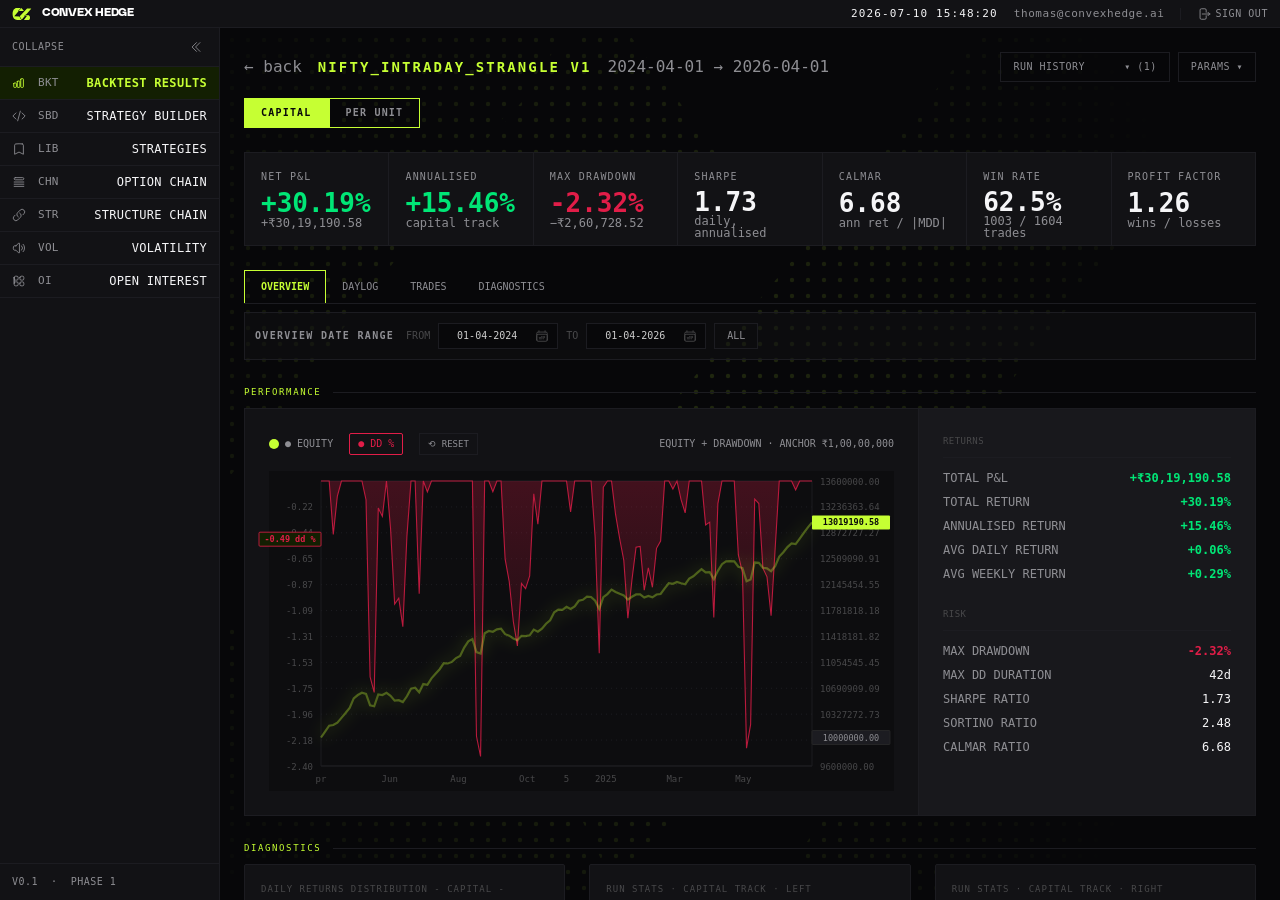
==== commit 88af1587: "style: resolve SVG color variables and map red/green indicator colors" ====
--- a/dashboard.html
+++ b/dashboard.html
@@ -35,6 +35,8 @@
                     --brand-accent: ${accentColor};
                     --brand-accent-dim: ${accentDim};
                     --brand-accent-rgb: ${glowRgb};
+                    --brand-up: #00E676;
+                    --brand-down: #E11D48;
                 }
                 .bento-glow:hover {
                     border-color: rgba(${glowRgb}, 0.05) !important;
@@ -62,8 +64,8 @@
                             pure: '#F5F5F7',
                             muted: '#8E8E93',
                             dim: '#48484A',
-                            up: '#00E676',
-                            down: '#E11D48'
+                            up: 'var(--brand-up)',
+                            down: 'var(--brand-down)'
                         }
                     },
                     fontFamily: {
@@ -94,7 +96,7 @@
         body {
             background-color: #08080A;
             color: #E5E5E5;
-            overflow-x: hidden;
+            overflow: hidden;
         }
 
         /* Custom Scrollbar */
@@ -130,17 +132,41 @@
             filter: drop-shadow(0 0 8px var(--brand-accent));
             opacity: 0.35;
         }
+
+        /* Halftone Dot Grid Breathing Animation */
+        @keyframes halftone-breath {
+            0%, 100% { opacity: 0.12; }
+            50% { opacity: 0.06; }
+        }
+        .halftone-breathing {
+            animation: halftone-breath 7.5s ease-in-out infinite;
+        }
     </style>
 </head>
 <body class="font-mono text-xs select-none">
 
     <!-- Root Dashboard Layout -->
-    <div class="h-screen w-screen flex flex-col overflow-hidden">
+    <div class="h-screen w-screen flex flex-col overflow-hidden relative z-10">
         
         <!-- TOP NAVIGATION BAR -->
         <header class="h-7 shrink-0 border-b border-brand-precision bg-brand-elevate flex items-center justify-between px-3 text-[11px] tracking-wider z-50">
-            <div class="flex items-center">
-                <span class="font-bold text-brand-accent tracking-[1.1px] uppercase">CONVEX HEDGE</span>
+            <!-- Dynamic Logo and Text (Matches Landing Page) -->
+            <div class="flex items-center space-x-2.5 cursor-pointer" onclick="window.location.href='index.html'">
+                <svg class="w-5 h-3 text-brand-accent" viewBox="0 0 1024 652" fill="currentColor">
+                    <g stroke="#08080A" stroke-width="28" stroke-linejoin="round" stroke-linecap="round" style="paint-order: stroke fill;">
+                        <!-- Shape 1: Left C-loop -->
+                        <path d="M 220,0 L 474,0 L 336,165 L 92,454 L 382,456 L 484,648 L 250,648 C 110,648 0,530 0,324 C 0,120 100,0 220,0 Z" />
+                        <!-- Shape 2: Top-middle triangle -->
+                        <polygon points="336,165 618,165 483,0" />
+                        <!-- Shape 3: Main diagonal slash -->
+                        <polygon points="785,26 1023,26 493,645 389,452" />
+                        <!-- Shape 4: Small middle folder -->
+                        <polygon points="716,381 806,380 792,425 680,426" />
+                        <!-- Shape 5: Bottom-right loop -->
+                        <path d="M 816,381 L 615,651 L 877,649 C 930,649 947,580 947,510 C 947,440 900,381 816,381 Z" />
+                    </g>
+                </svg>
+                <span class="font-display font-extrabold tracking-tight text-[11px] uppercase text-white">CONVEX HEDGE</span>
             </div>
             <div class="flex items-center space-x-4">
                 <span class="text-brand-pure tracking-[1.1px]">2026-07-10 15:48:20</span>
@@ -257,8 +283,8 @@
                 </div>
             </aside>
 
-            <!-- MAIN CONTENT AREA -->
-            <main class="flex-1 flex flex-col overflow-y-auto p-6 bg-brand-void relative">
+            <!-- MAIN CONTENT AREA WITH PARALLAX VIEWPORT -->
+            <main id="main-viewport" class="flex-1 flex flex-col overflow-y-auto p-6 bg-brand-void/85 relative">
                 
                 <!-- HEADER NAVIGATION & BACK CONTROLS -->
                 <div class="flex items-center justify-between shrink-0 mb-4">
@@ -300,7 +326,7 @@
                 </div>
 
                 <!-- TOGGLE CONTROLS (CAPITAL VS PER UNIT) -->
-                <div class="flex items-center space-x-0 shrink-0 mb-6">
+                <div class="flex items-center space-x-0 shrink-0 mb-6 font-mono">
                     <button id="toggle-capital" onclick="setCapitalMode(true)" class="bg-brand-accent border border-brand-accent px-4 py-1.5 text-[10px] tracking-[1.2px] uppercase font-bold text-brand-void transition-colors cursor-pointer">
                         CAPITAL
                     </button>
@@ -312,43 +338,43 @@
                 <!-- KEY METRICS ROW -->
                 <div class="grid grid-cols-7 gap-px bg-brand-precision border border-brand-precision shrink-0 mb-6 font-mono">
                     <!-- Net P&L -->
-                    <div class="bg-brand-card p-4 flex flex-col justify-between h-[92px]">
+                    <div class="bg-brand-elevate p-4 flex flex-col justify-between h-[92px]">
                         <span class="text-brand-muted text-[10px] tracking-[1.2px] uppercase">NET P&L</span>
                         <span id="metric-pnl" class="text-brand-up text-[26px] font-bold font-mono leading-none mt-1">+30.19%</span>
                         <span id="metric-pnl-sub" class="text-brand-muted text-[12px] font-mono leading-none">+₹30,19,190.58</span>
                     </div>
                     <!-- Annualised -->
-                    <div class="bg-brand-card p-4 flex flex-col justify-between h-[92px]">
+                    <div class="bg-brand-elevate p-4 flex flex-col justify-between h-[92px]">
                         <span class="text-brand-muted text-[10px] tracking-[1.2px] uppercase">ANNUALISED</span>
                         <span id="metric-ann" class="text-brand-up text-[26px] font-bold font-mono leading-none mt-1">+15.46%</span>
                         <span class="text-brand-muted text-[12px] font-mono leading-none">capital track</span>
                     </div>
                     <!-- Max Drawdown -->
-                    <div class="bg-brand-card p-4 flex flex-col justify-between h-[92px]">
+                    <div class="bg-brand-elevate p-4 flex flex-col justify-between h-[92px]">
                         <span class="text-brand-muted text-[10px] tracking-[1.2px] uppercase">MAX DRAWDOWN</span>
                         <span id="metric-mdd" class="text-brand-down text-[26px] font-bold font-mono leading-none mt-1">-2.32%</span>
                         <span id="metric-mdd-sub" class="text-brand-muted text-[12px] font-mono leading-none">−₹2,60,728.52</span>
                     </div>
                     <!-- Sharpe -->
-                    <div class="bg-brand-card p-4 flex flex-col justify-between h-[92px]">
+                    <div class="bg-brand-elevate p-4 flex flex-col justify-between h-[92px]">
                         <span class="text-brand-muted text-[10px] tracking-[1.2px] uppercase">SHARPE</span>
                         <span class="text-brand-pure text-[26px] font-bold font-mono leading-none mt-1">1.73</span>
                         <span class="text-brand-muted text-[12px] font-mono leading-none">daily, annualised</span>
                     </div>
                     <!-- Calmar -->
-                    <div class="bg-brand-card p-4 flex flex-col justify-between h-[92px]">
+                    <div class="bg-brand-elevate p-4 flex flex-col justify-between h-[92px]">
                         <span class="text-brand-muted text-[10px] tracking-[1.2px] uppercase">CALMAR</span>
                         <span class="text-brand-pure text-[26px] font-bold font-mono leading-none mt-1">6.68</span>
                         <span class="text-brand-muted text-[12px] font-mono leading-none">ann ret / |MDD|</span>
                     </div>
                     <!-- Win Rate -->
-                    <div class="bg-brand-card p-4 flex flex-col justify-between h-[92px]">
+                    <div class="bg-brand-elevate p-4 flex flex-col justify-between h-[92px]">
                         <span class="text-brand-muted text-[10px] tracking-[1.2px] uppercase">WIN RATE</span>
                         <span class="text-brand-pure text-[26px] font-bold font-mono leading-none mt-1">62.5%</span>
                         <span class="text-brand-muted text-[12px] font-mono leading-none">1003 / 1604 trades</span>
                     </div>
                     <!-- Profit Factor -->
-                    <div class="bg-brand-card p-4 flex flex-col justify-between h-[92px]">
+                    <div class="bg-brand-elevate p-4 flex flex-col justify-between h-[92px]">
                         <span class="text-brand-muted text-[10px] tracking-[1.2px] uppercase">PROFIT FACTOR</span>
                         <span class="text-brand-pure text-[26px] font-bold font-mono leading-none mt-1">1.26</span>
                         <span class="text-brand-muted text-[12px] font-mono leading-none">wins / losses</span>
@@ -376,7 +402,7 @@
                     </div>
                     
                     <!-- Date Range Filter Bar -->
-                    <div class="border border-brand-precision bg-brand-card/30 p-2.5 flex items-center space-x-3 shrink-0 text-[10px] font-mono text-brand-dim mt-2">
+                    <div class="border border-brand-precision bg-brand-elevate/50 p-2.5 flex items-center space-x-3 shrink-0 text-[10px] font-mono text-brand-dim mt-2">
                         <span class="text-brand-muted font-bold tracking-[1.3px]">OVERVIEW DATE RANGE</span>
                         <div class="flex items-center space-x-2">
                             <span>FROM</span>
@@ -418,7 +444,7 @@
                             <div class="grid grid-cols-1 lg:grid-cols-12 border border-brand-precision gap-px bg-brand-precision">
                                 
                                 <!-- Equity & Drawdown Chart Frame -->
-                                <div class="lg:col-span-8 bg-brand-card p-6 flex flex-col justify-between">
+                                <div class="lg:col-span-8 bg-brand-elevate p-6 flex flex-col justify-between">
                                     <div class="flex justify-between items-center text-[10px] font-mono text-brand-muted mb-4">
                                         <div class="flex items-center space-x-4">
                                             <span class="flex items-center"><span class="w-2.5 h-2.5 rounded-full bg-brand-accent mr-1.5"></span>● EQUITY</span>
@@ -432,7 +458,7 @@
                                     <div class="relative w-full h-[320px] bg-brand-void/50" id="chart-wrapper">
                                         <svg id="dashboard-chart" class="w-full h-full overflow-visible z-10 relative">
                                             <!-- Grid lines group -->
-                                            <g id="dashboard-grids" stroke="#121215" stroke-width="1"></g>
+                                            <g id="dashboard-grids" stroke="#1C1C21" stroke-width="1"></g>
                                             
                                             <!-- Drawdown line + area -->
                                             <path id="dashboard-dd-area" fill="url(#dd-grad)" opacity="0.35" stroke="none" />
@@ -539,7 +565,7 @@
 
                             <div class="grid grid-cols-1 lg:grid-cols-3 gap-6">
                                 <!-- Card 1: KDE Distribution -->
-                                <div class="bg-brand-card border border-brand-precision rounded-sm p-4 flex flex-col justify-between h-[314px]">
+                                <div class="bg-brand-elevate border border-brand-precision rounded-sm p-4 flex flex-col justify-between h-[314px]">
                                     <div>
                                         <div class="text-brand-dim border-b border-brand-precision pb-2 uppercase tracking-[1px] text-[9px] mb-3">DAILY RETURNS DISTRIBUTION - CAPITAL - &Sigma;=0.33%</div>
                                         <div class="h-44 w-full relative pt-2">
@@ -587,7 +613,7 @@
                                 </div>
 
                                 <!-- Card 2: Day Extremes -->
-                                <div class="bg-brand-card border border-brand-precision rounded-sm p-4 flex flex-col justify-between h-[314px]">
+                                <div class="bg-brand-elevate border border-brand-precision rounded-sm p-4 flex flex-col justify-between h-[314px]">
                                     <div>
                                         <div class="text-brand-dim border-b border-brand-precision pb-2 uppercase tracking-[1px] text-[9px] mb-3">RUN STATS &middot; CAPITAL TRACK &middot; LEFT</div>
                                         <div class="space-y-3 font-mono text-xs pt-1">
@@ -617,7 +643,7 @@
                                 </div>
 
                                 <!-- Card 3: Activity / Costs -->
-                                <div class="bg-brand-card border border-brand-precision rounded-sm p-4 flex flex-col justify-between h-[314px]">
+                                <div class="bg-brand-elevate border border-brand-precision rounded-sm p-4 flex flex-col justify-between h-[314px]">
                                     <div>
                                         <div class="text-brand-dim border-b border-brand-precision pb-2 uppercase tracking-[1px] text-[9px] mb-3">RUN STATS &middot; CAPITAL TRACK &middot; RIGHT</div>
                                         <div class="space-y-2 font-mono text-xs pt-1">
@@ -667,13 +693,13 @@
                             </div>
 
                             <!-- Heatmap card -->
-                            <div class="bg-brand-card border border-brand-precision rounded-sm p-4 shrink-0">
+                            <div class="bg-brand-elevate border border-brand-precision rounded-sm p-4 shrink-0">
                                 <div class="text-brand-dim border-b border-brand-precision pb-2 uppercase tracking-[1px] text-[9px] mb-3">MONTHLY RETURNS HEATMAP (WITH YEAR TOTALS)</div>
                                 
                                 <div class="overflow-x-auto">
                                     <table class="w-full text-center font-mono border-collapse text-[11px] min-w-[700px]">
                                         <thead>
-                                            <tr class="border-b border-brand-precision text-brand-dim uppercase text-[10px]">
+                                            <tr class="border-b border-brand-precision text-brand-muted uppercase text-[10px]">
                                                 <th class="py-2 text-left font-normal w-12">Year</th>
                                                 <th class="py-2 font-normal">Jan</th>
                                                 <th class="py-2 font-normal">Feb</th>
@@ -748,7 +774,7 @@
                             </div>
 
                             <!-- Bar Chart: Daily Returns Capital Track -->
-                            <div class="bg-brand-card border border-brand-precision rounded-sm p-4 shrink-0">
+                            <div class="bg-brand-elevate border border-brand-precision rounded-sm p-4 shrink-0">
                                 <div class="flex justify-between items-center text-[10px] font-mono text-brand-muted mb-3 border-b border-brand-precision pb-2">
                                     <span class="text-brand-dim uppercase tracking-[1px] text-[9px] font-bold">DAILY RETURNS &middot; CAPITAL TRACK</span>
                                     <div class="flex items-center space-x-3 text-[9px]">
@@ -782,10 +808,10 @@
                             </div>
                             
                             <!-- Daylog table -->
-                            <div class="bg-brand-card border border-brand-precision rounded-sm p-4 overflow-hidden">
+                            <div class="bg-brand-elevate border border-brand-precision rounded-sm p-4 overflow-hidden">
                                 <table class="w-full font-mono text-xs text-left">
                                     <thead>
-                                        <tr class="text-brand-dim border-b border-brand-precision pb-2 text-[9px] tracking-wider uppercase">
+                                        <tr class="text-brand-muted border-b border-brand-precision pb-2 text-[9px] tracking-wider uppercase">
                                             <th class="py-2">Date</th>
                                             <th class="py-2">Option Strangle Pair</th>
                                             <th class="py-2">Trades Count</th>
@@ -809,10 +835,10 @@
                             </div>
                             
                             <!-- Trades table -->
-                            <div class="bg-brand-card border border-brand-precision rounded-sm p-4 overflow-hidden">
+                            <div class="bg-brand-elevate border border-brand-precision rounded-sm p-4 overflow-hidden">
                                 <table class="w-full font-mono text-xs text-left">
                                     <thead>
-                                        <tr class="text-brand-dim border-b border-brand-precision pb-2 text-[9px] tracking-wider uppercase">
+                                        <tr class="text-brand-muted border-b border-brand-precision pb-2 text-[9px] tracking-wider uppercase">
                                             <th class="py-2">Timestamp</th>
                                             <th class="py-2">Symbol</th>
                                             <th class="py-2">Type</th>
@@ -840,7 +866,7 @@
 
                             <div class="grid grid-cols-1 md:grid-cols-2 gap-6">
                                 <!-- Delta Skew Chart -->
-                                <div class="bg-brand-card border border-brand-precision p-5 rounded-sm">
+                                <div class="bg-brand-elevate border border-brand-precision p-5 rounded-sm">
                                     <span class="text-brand-muted text-[10px] uppercase font-bold tracking-wider">Delta Hedging Skewness</span>
                                     <div class="h-44 w-full relative mt-4">
                                         <svg class="w-full h-full" stroke="var(--brand-accent)" stroke-width="1.5" fill="none">
@@ -856,7 +882,7 @@
                                 </div>
 
                                 <!-- Theta Decay Curve -->
-                                <div class="bg-brand-card border border-brand-precision p-5 rounded-sm">
+                                <div class="bg-brand-elevate border border-brand-precision p-5 rounded-sm">
                                     <span class="text-brand-muted text-[10px] uppercase font-bold tracking-wider">Intraday Theta Decay Profile</span>
                                     <div class="h-44 w-full relative mt-4">
                                         <svg class="w-full h-full" stroke="var(--brand-accent)" stroke-width="1.5" fill="none">
@@ -1097,7 +1123,7 @@
                 line.setAttribute("y1", y);
                 line.setAttribute("x2", endX);
                 line.setAttribute("y2", y);
-                line.setAttribute("stroke", "#121215");
+                line.setAttribute("stroke", "#1C1C21");
                 line.setAttribute("stroke-width", "1");
                 if (i > 0 && i < gridLinesCount) {
                     line.setAttribute("stroke-dasharray", "1 4");
@@ -1235,7 +1261,7 @@
             const ddPillBg = document.createElementNS("http://www.w3.org/2000/svg", "rect");
             ddPillBg.setAttribute("width", "62");
             ddPillBg.setAttribute("height", "14");
-            ddPillBg.setAttribute("fill", "var(--brand-accentDim)");
+            ddPillBg.setAttribute("fill", "var(--brand-accent-dim)");
             ddPillBg.setAttribute("stroke", "var(--brand-down)");
             ddPillBg.setAttribute("stroke-width", "0.8");
             ddPillBg.setAttribute("rx", "1");
@@ -1572,6 +1598,104 @@
             tbody.innerHTML = html;
         }
 
+        // Halftone dots background logo pattern generator mapping the landing page
+        (function buildLogoHalftone() {
+            var old = document.getElementById('logo-halftone-bg');
+            if (old) old.remove();
+
+            var VW = window.innerWidth;
+            var VH = window.innerHeight;
+            var LW = 1024, LH = 652;   // native logo viewBox size
+            var sx = VW / LW;
+            var sy = VH / LH;
+            var COUNT = 2;             // 2 logo layers for background scroll
+            var NS = 'http://www.w3.org/2000/svg';
+
+            var LOGO = '<path d="M 220,0 L 474,0 L 336,165 L 92,454 L 382,456 L 484,648 L 250,648 C 110,648 0,530 0,324 C 0,120 100,0 220,0 Z"/>'
+                     + '<polygon points="336,165 618,165 483,0"/>'
+                     + '<polygon points="785,26 1023,26 493,645 389,452"/>'
+                     + '<polygon points="716,381 806,380 792,425 680,426"/>'
+                     + '<path d="M 816,381 L 615,651 L 877,649 C 930,649 947,580 947,510 C 947,440 900,381 816,381 Z"/>';
+
+            var VARIANTS = [
+                [false, false],  // Normal
+                [true,  true ],  // Mirrored
+            ];
+
+            var svg = document.createElementNS(NS, 'svg');
+            svg.id = 'logo-halftone-bg';
+            svg.setAttribute('aria-hidden', 'true');
+            svg.setAttribute('viewBox', '0 0 ' + VW + ' ' + VH);
+            svg.setAttribute('preserveAspectRatio', 'none');
+            svg.style.cssText = 'position:fixed;inset:0;width:100vw;height:100vh;z-index:-1;pointer-events:none;overflow:hidden;';
+            svg.classList.add('halftone-breathing');
+
+            var defsHTML = ''
+                + '<pattern id="lhd" x="0" y="0" width="16" height="16" patternUnits="userSpaceOnUse">'
+                + '<circle cx="8" cy="8" r="2.2" fill="var(--brand-accent)"/>'
+                + '</pattern>'
+                + '<radialGradient id="logoGrad" gradientUnits="userSpaceOnUse" cx="512" cy="326" r="480">'
+                + '<stop offset="0%"   stop-color="white" stop-opacity="0.95"/>'
+                + '<stop offset="55%"  stop-color="white" stop-opacity="0.6"/>'
+                + '<stop offset="100%" stop-color="white" stop-opacity="0"/>'
+                + '</radialGradient>';
+
+            for (var i = 0; i < COUNT; i++) {
+                var v      = VARIANTS[i % VARIANTS.length];
+                var flipX  = v[0], flipY = v[1];
+                var scX    = flipX ? -sx :  sx;
+                var scY    = flipY ? -sy :  sy;
+                var tX     = flipX ? VW : 0;
+                var tY     = flipY ? (i + 1) * VH : i * VH;
+
+                defsHTML +=
+                    '<mask id="lhm' + i + '" maskUnits="userSpaceOnUse" x="0" y="' + (i * VH) + '" width="' + VW + '" height="' + VH + '">'
+                    + '<rect x="0" y="' + (i * VH) + '" width="' + VW + '" height="' + VH + '" fill="black" />'
+                    + '<g transform="translate(' + tX + ',' + tY + ') scale(' + scX + ',' + scY + ')" fill="url(#logoGrad)">'
+                    + LOGO
+                    + '</g>'
+                    + '</mask>';
+            }
+
+            var defs = document.createElementNS(NS, 'defs');
+            defs.innerHTML = defsHTML;
+            svg.appendChild(defs);
+
+            var scrollGroup = document.createElementNS(NS, 'g');
+            scrollGroup.id = 'halftone-scroll-group';
+            scrollGroup.style.cssText = 'will-change: transform; transition: transform 0.22s cubic-bezier(0.1, 0.88, 0.25, 0.97);';
+
+            for (var j = 0; j < COUNT; j++) {
+                var r = document.createElementNS(NS, 'rect');
+                r.setAttribute('x', 0);
+                r.setAttribute('y', j * VH);
+                r.setAttribute('width', VW);
+                r.setAttribute('height', VH);
+                r.setAttribute('fill', 'url(#lhd)');
+                r.setAttribute('mask', 'url(#lhm' + j + ')');
+                scrollGroup.appendChild(r);
+            }
+            svg.appendChild(scrollGroup);
+            document.body.appendChild(svg);
+
+            // Parallax scroll binding mapped directly to the dashboard viewport container
+            var viewport = document.getElementById('main-viewport');
+            var raf = null;
+            function tick() {
+                if (viewport) {
+                    var py = viewport.scrollTop * 0.35;
+                    scrollGroup.style.transform = 'translate3d(0, ' + (-py) + 'px, 0)';
+                }
+                raf = null;
+            }
+            if (viewport) {
+                viewport.addEventListener('scroll', function() {
+                    if (!raf) raf = requestAnimationFrame(tick);
+                }, { passive: true });
+            }
+            tick();
+        })();
+
         window.addEventListener('click', function(e) {
             if (!e.target.closest('#run-history-menu') && !e.target.closest('#params-menu') && !e.target.closest('button')) {
                 document.querySelectorAll('#run-history-menu, #params-menu').forEach(m => m.classList.add('hidden'));
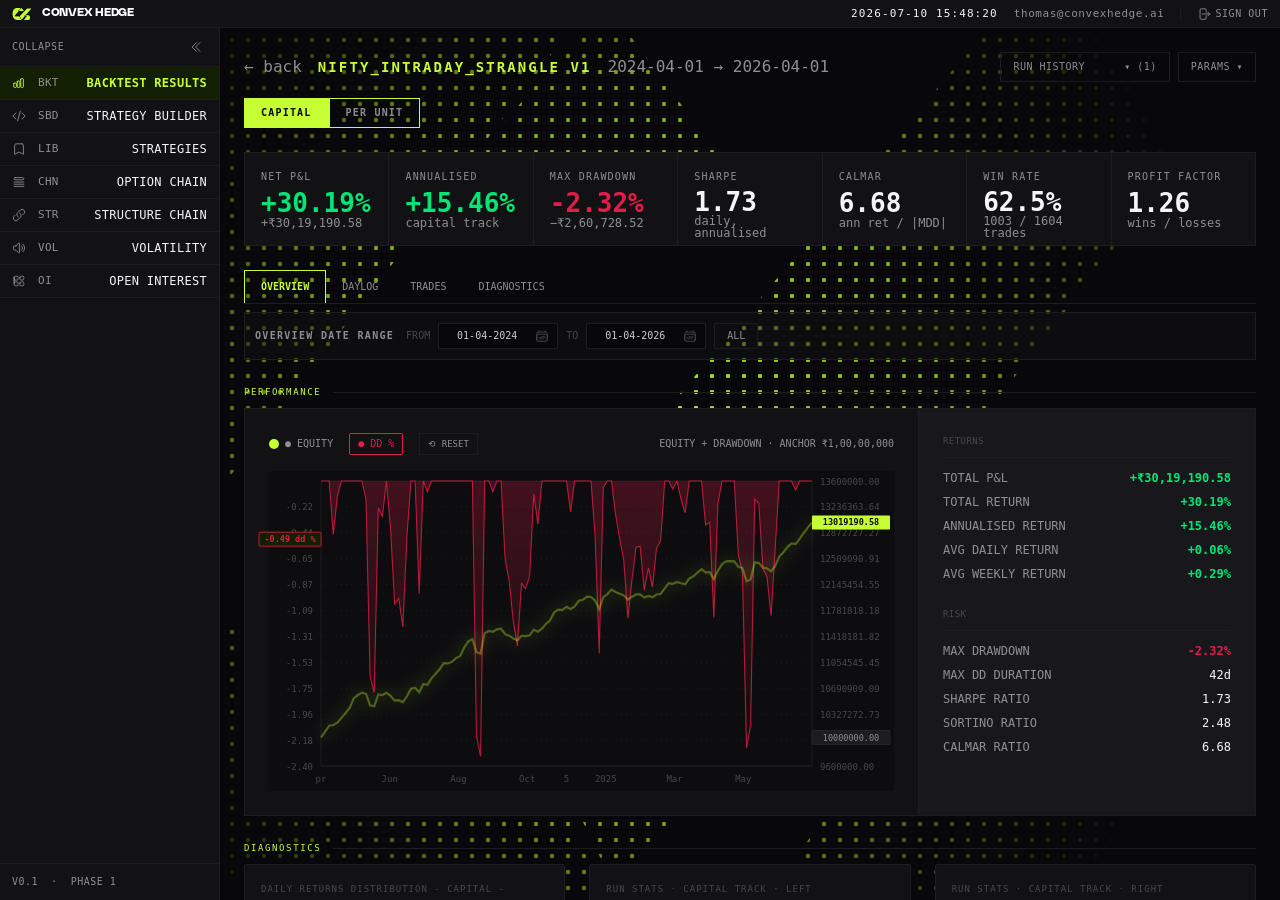
==== commit cc271995: "style: fix background halftone logo grid visibility by setting viewport background to transparent" ====
--- a/dashboard.html
+++ b/dashboard.html
@@ -284,7 +284,7 @@
             </aside>
 
             <!-- MAIN CONTENT AREA WITH PARALLAX VIEWPORT -->
-            <main id="main-viewport" class="flex-1 flex flex-col overflow-y-auto p-6 bg-brand-void/85 relative">
+            <main id="main-viewport" class="flex-1 flex flex-col overflow-y-auto p-6 bg-transparent relative">
                 
                 <!-- HEADER NAVIGATION & BACK CONTROLS -->
                 <div class="flex items-center justify-between shrink-0 mb-4">
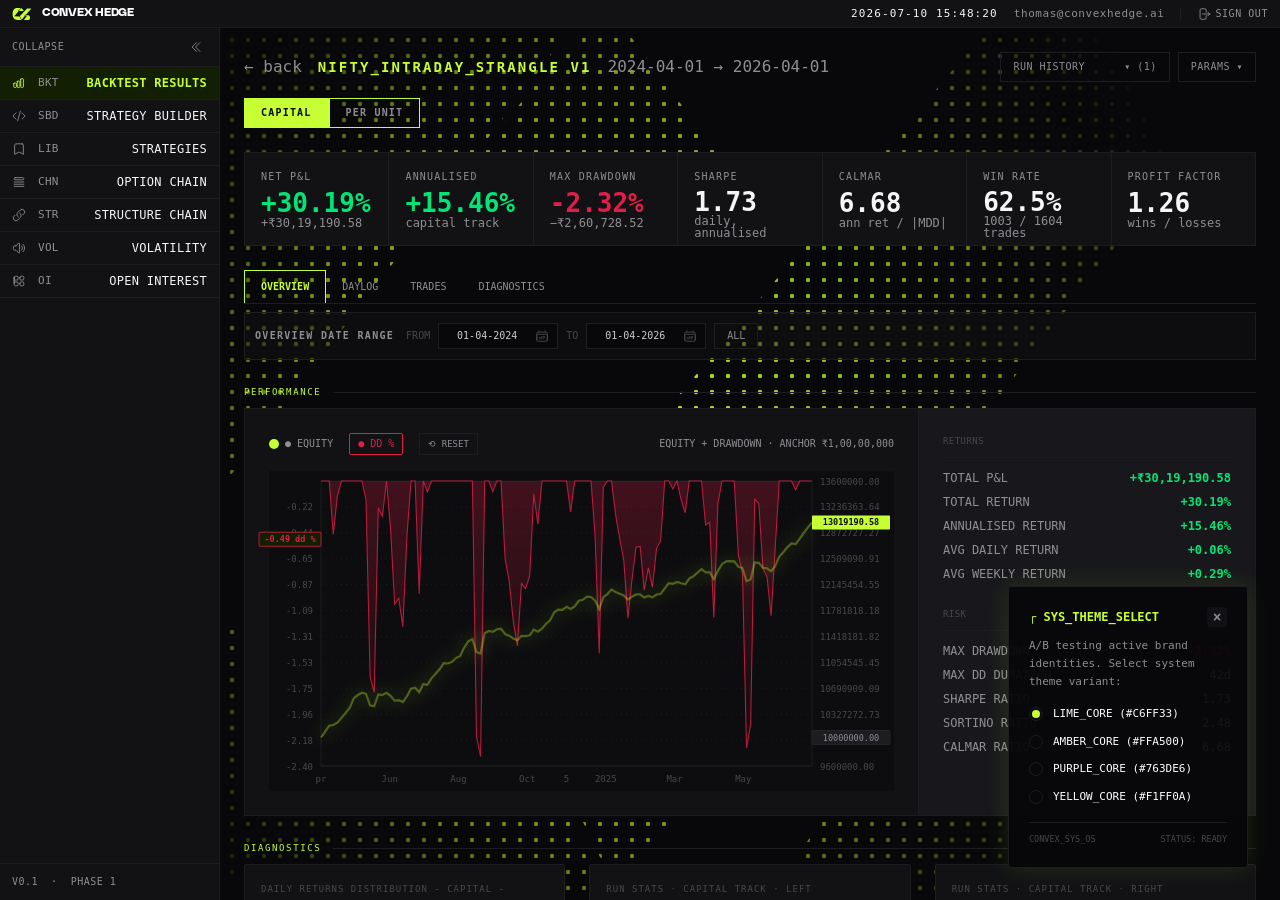
==== commit 43816c32: "feat: add A/B theme toggle widget to dashboard.html for direct testing" ====
--- a/dashboard.html
+++ b/dashboard.html
@@ -1713,5 +1713,124 @@
             drawDailyBars();
         };
     </script>
+
+    <!-- Floating Identity Theme Toggle Banner (Monospace/Terminal Style) -->
+    <div id="theme-banner" class="fixed bottom-8 right-8 z-50 font-mono text-[11px] bg-[#08080A]/95 border border-[#1C1C21] p-5 rounded shadow-[0_0_24px_rgba(198,255,51,0.12)] text-white w-60 leading-relaxed transition-all duration-300">
+        <div class="text-brand-accent font-bold mb-2.5 flex items-center justify-between text-xs">
+            <span>┌ SYS_THEME_SELECT</span>
+            <button onclick="closeThemeBanner()" class="text-brand-muted hover:text-white font-sans text-sm flex items-center justify-center w-5 h-5 bg-brand-precision/50 hover:bg-brand-precision rounded">×</button>
+        </div>
+        <p class="text-brand-muted mb-3.5 leading-relaxed">
+            A/B testing active brand identities. Select system theme variant:
+        </p>
+        <div class="space-y-2.5 mb-4">
+            <label class="flex items-center gap-2.5 cursor-pointer group">
+                <input type="radio" name="sys-theme" value="lime" class="hidden" onchange="switchTheme('lime')">
+                <span class="w-3.5 h-3.5 rounded-full border border-brand-precision flex items-center justify-center group-hover:border-brand-accent" id="opt-lime">
+                    <span class="w-2 h-2 rounded-full bg-brand-accent hidden" id="dot-lime"></span>
+                </span>
+                <span class="group-hover:text-brand-accent">LIME_CORE (#C6FF33)</span>
+            </label>
+            <label class="flex items-center gap-2.5 cursor-pointer group">
+                <input type="radio" name="sys-theme" value="amber" class="hidden" onchange="switchTheme('amber')">
+                <span class="w-3.5 h-3.5 rounded-full border border-brand-precision flex items-center justify-center group-hover:border-brand-accent" id="opt-amber">
+                    <span class="w-2 h-2 rounded-full bg-brand-accent hidden" id="dot-amber"></span>
+                </span>
+                <span class="group-hover:text-brand-accent">AMBER_CORE (#FFA500)</span>
+            </label>
+            <label class="flex items-center gap-2.5 cursor-pointer group">
+                <input type="radio" name="sys-theme" value="orchid" class="hidden" onchange="switchTheme('orchid')">
+                <span class="w-3.5 h-3.5 rounded-full border border-brand-precision flex items-center justify-center group-hover:border-brand-accent" id="opt-orchid">
+                    <span class="w-2 h-2 rounded-full bg-brand-accent hidden" id="dot-orchid"></span>
+                </span>
+                <span class="group-hover:text-brand-accent">PURPLE_CORE (#763DE6)</span>
+            </label>
+            <label class="flex items-center gap-2.5 cursor-pointer group">
+                <input type="radio" name="sys-theme" value="yellow" class="hidden" onchange="switchTheme('yellow')">
+                <span class="w-3.5 h-3.5 rounded-full border border-brand-precision flex items-center justify-center group-hover:border-brand-accent" id="opt-yellow">
+                    <span class="w-2 h-2 rounded-full bg-brand-accent hidden" id="dot-yellow"></span>
+                </span>
+                <span class="group-hover:text-brand-accent">YELLOW_CORE (#F1FF0A)</span>
+            </label>
+        </div>
+        <div class="text-[8.5px] text-brand-dim mt-2.5 pt-2.5 border-t border-brand-precision flex justify-between">
+            <span>CONVEX_SYS_OS</span>
+            <span>STATUS: READY</span>
+        </div>
+    </div>
+
+    <!-- Floating Trigger to reopen theme selector if closed -->
+    <button id="theme-trigger" onclick="openThemeBanner()" class="fixed bottom-8 right-8 z-50 font-mono text-[9px] bg-[#08080A]/95 border border-brand-precision hover:border-brand-accent px-3 py-1.5 rounded shadow-[0_0_15px_rgba(var(--brand-accent-rgb),0.05)] text-brand-muted hover:text-brand-accent transition-all duration-300 hidden">
+        [ SELECT_THEME ]
+    </button>
+
+    <script>
+        function switchTheme(color) {
+            localStorage.setItem('convex-theme', color);
+            document.getElementById('theme-banner').style.opacity = '0';
+            setTimeout(() => {
+                window.location.reload();
+            }, 150);
+        }
+
+        (function applyBannerShadow() {
+            const banner = document.getElementById('theme-banner');
+            if (banner) {
+                const accentColor = window.themeAccent || '#C6FF33';
+                banner.style.boxShadow = `0 0 24px ${accentColor}1F`;
+            }
+        })();
+
+        function closeThemeBanner() {
+            const banner = document.getElementById('theme-banner');
+            const trigger = document.getElementById('theme-trigger');
+            if (banner) {
+                banner.classList.add('pointer-events-none', 'opacity-0', 'scale-90');
+                setTimeout(() => { banner.classList.add('hidden'); }, 300);
+            }
+            if (trigger) {
+                trigger.classList.remove('hidden');
+            }
+            localStorage.setItem('convex-theme-banner-closed', 'true');
+        }
+
+        function openThemeBanner() {
+            const banner = document.getElementById('theme-banner');
+            const trigger = document.getElementById('theme-trigger');
+            if (banner) {
+                banner.classList.remove('hidden');
+                setTimeout(() => {
+                    banner.classList.remove('pointer-events-none', 'opacity-0', 'scale-90');
+                }, 20);
+            }
+            if (trigger) {
+                trigger.classList.add('hidden');
+            }
+            localStorage.setItem('convex-theme-banner-closed', 'false');
+        }
+
+        (function initThemeIndicators() {
+            const currentTheme = localStorage.getItem('convex-theme') || 'lime';
+            
+            const radio = document.querySelector(`input[name="sys-theme"][value="${currentTheme}"]`);
+            if (radio) radio.checked = true;
+
+            const activeDot = document.getElementById(`dot-${currentTheme}`);
+            if (activeDot) activeDot.classList.remove('hidden');
+            
+            const activeCircle = document.getElementById(`opt-${currentTheme}`);
+            if (activeCircle) activeCircle.classList.add('border-brand-accent');
+
+            const banner = document.getElementById('theme-banner');
+            const trigger = document.getElementById('theme-trigger');
+            if (localStorage.getItem('convex-theme-banner-closed') === 'true') {
+                if (banner) banner.classList.add('hidden', 'pointer-events-none', 'opacity-0', 'scale-90');
+                if (trigger) trigger.classList.remove('hidden');
+            } else {
+                if (banner) banner.classList.remove('hidden', 'pointer-events-none', 'opacity-0', 'scale-90');
+                if (trigger) trigger.classList.add('hidden');
+            }
+        })();
+    </script>
 </body>
 </html>
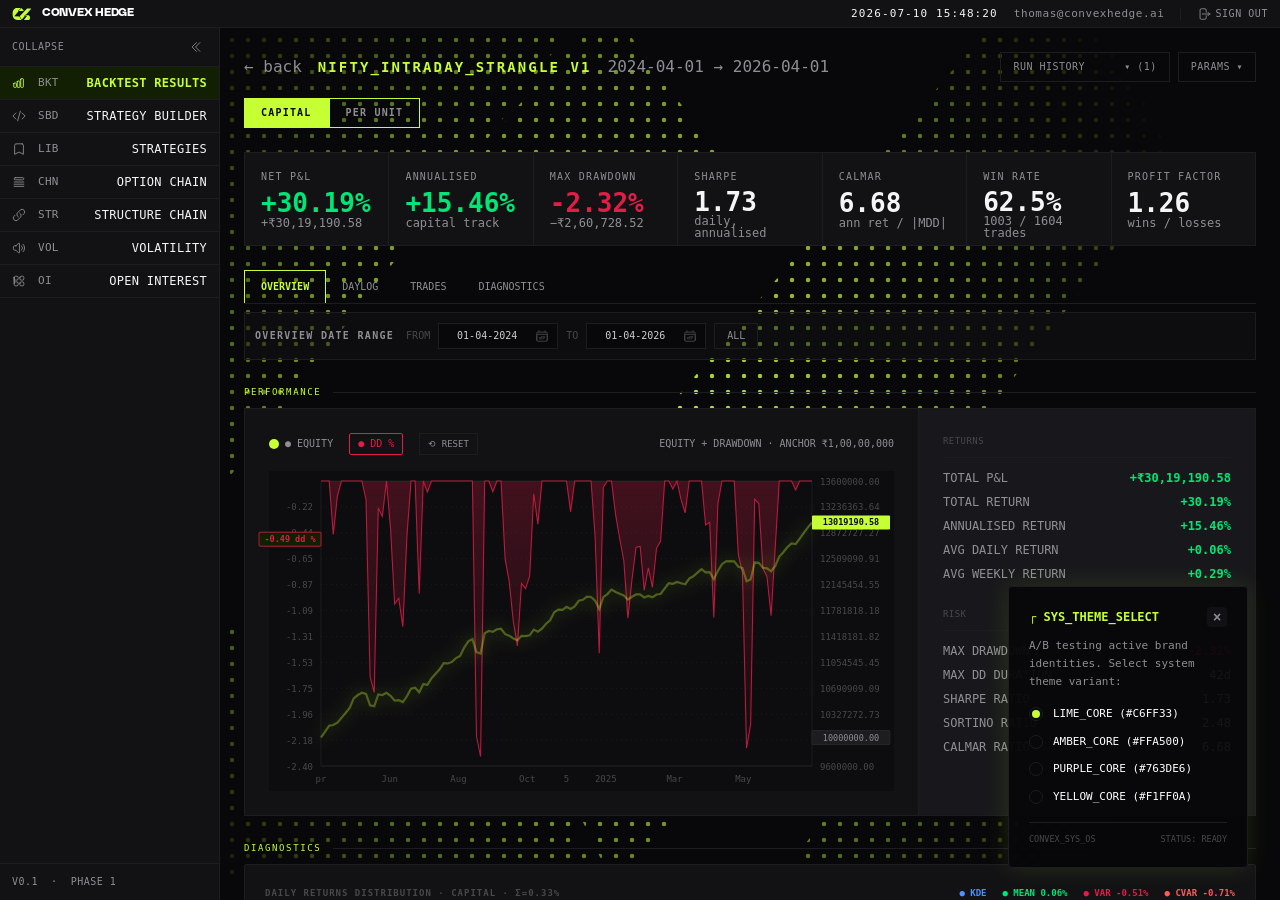
==== commit 9e7d4312: "feat: redesign returns distribution diagnostics chart to match high-fidelity mockup" ====
--- a/dashboard.html
+++ b/dashboard.html
@@ -563,120 +563,93 @@
                                 <div class="flex-1 h-px bg-brand-precision"></div>
                             </div>
 
-                            <div class="grid grid-cols-1 lg:grid-cols-3 gap-6">
-                                <!-- Card 1: KDE Distribution -->
-                                <div class="bg-brand-elevate border border-brand-precision rounded-sm p-4 flex flex-col justify-between h-[314px]">
+                            <div class="flex flex-col gap-6">
+                                <!-- Card 1: KDE Distribution (Full Width) -->
+                                <div class="bg-brand-elevate border border-brand-precision rounded-sm p-5 flex flex-col justify-between">
                                     <div>
-                                        <div class="text-brand-dim border-b border-brand-precision pb-2 uppercase tracking-[1px] text-[9px] mb-3">DAILY RETURNS DISTRIBUTION - CAPITAL - &Sigma;=0.33%</div>
-                                        <div class="h-44 w-full relative pt-2">
-                                            <svg class="w-full h-full overflow-visible" fill="none">
-                                                <rect x="52" y="100" width="8" height="30" fill="var(--brand-accent-dim)" stroke="var(--brand-accent)" stroke-width="0.5" style="opacity:0.25" />
-                                                <rect x="62" y="90" width="8" height="40" fill="var(--brand-accent-dim)" stroke="var(--brand-accent)" stroke-width="0.5" style="opacity:0.25" />
-                                                <rect x="72" y="85" width="8" height="45" fill="var(--brand-accent-dim)" stroke="var(--brand-accent)" stroke-width="0.5" style="opacity:0.25" />
-                                                <rect x="82" y="75" width="8" height="55" fill="var(--brand-accent-dim)" stroke="var(--brand-accent)" stroke-width="0.5" style="opacity:0.25" />
-                                                <rect x="92" y="65" width="8" height="65" fill="var(--brand-accent-dim)" stroke="var(--brand-accent)" stroke-width="0.5" style="opacity:0.25" />
-                                                <rect x="102" y="50" width="8" height="80" fill="var(--brand-accent-dim)" stroke="var(--brand-accent)" stroke-width="0.5" style="opacity:0.25" />
-                                                <rect x="112" y="30" width="8" height="100" fill="var(--brand-accent-dim)" stroke="var(--brand-accent)" stroke-width="0.5" style="opacity:0.25" />
-                                                <rect x="122" y="15" width="8" height="115" fill="var(--brand-accent-dim)" stroke="var(--brand-accent)" stroke-width="0.5" style="opacity:0.25" />
-                                                <rect x="132" y="45" width="8" height="85" fill="var(--brand-accent-dim)" stroke="var(--brand-accent)" stroke-width="0.5" style="opacity:0.25" />
-                                                <rect x="142" y="70" width="8" height="60" fill="var(--brand-accent-dim)" stroke="var(--brand-accent)" stroke-width="0.5" style="opacity:0.25" />
-                                                <rect x="152" y="80" width="8" height="50" fill="var(--brand-accent-dim)" stroke="var(--brand-accent)" stroke-width="0.5" style="opacity:0.25" />
-                                                <rect x="162" y="95" width="8" height="35" fill="var(--brand-accent-dim)" stroke="var(--brand-accent)" stroke-width="0.5" style="opacity:0.25" />
-                                                <rect x="172" y="105" width="8" height="25" fill="var(--brand-accent-dim)" stroke="var(--brand-accent)" stroke-width="0.5" style="opacity:0.25" />
-
-                                                <path d="M 10,130 Q 70,130 90,100 T 110,60 T 122,10 T 134,50 T 146,90 T 160,115 T 220,130" stroke="var(--brand-accent)" stroke-width="1.8" class="chart-glow" />
-                                                <line x1="0" y1="130" x2="240" y2="130" stroke="#1C1C21" stroke-width="1" />
-                                                
-                                                <line x1="122" y1="0" x2="122" y2="130" stroke="var(--brand-up)" stroke-width="1" stroke-dasharray="2 2" />
-                                                <line x1="90" y1="0" x2="90" y2="130" stroke="var(--brand-down)" stroke-width="1" stroke-dasharray="2 2" />
-                                                <line x1="72" y1="0" x2="72" y2="130" stroke="var(--brand-down)" stroke-width="1" opacity="0.6" stroke-dasharray="2 2" />
-                                                
-                                                <text x="5" y="20" fill="#48484A" font-size="8" font-family="monospace">300</text>
-                                                <text x="5" y="65" fill="#48484A" font-size="8" font-family="monospace">200</text>
-                                                <text x="5" y="110" fill="#48484A" font-size="8" font-family="monospace">100</text>
-                                                <text x="5" y="128" fill="#48484A" font-size="8" font-family="monospace">0</text>
-                                                
-                                                <text x="45" y="142" fill="#48484A" font-size="8" font-family="monospace">-1.5%</text>
-                                                <text x="80" y="142" fill="#48484A" font-size="8" font-family="monospace">-1.0%</text>
-                                                <text x="115" y="142" fill="#48484A" font-size="8" font-family="monospace">-0.5%</text>
-                                                <text x="150" y="142" fill="#48484A" font-size="8" font-family="monospace">0.0%</text>
-                                                <text x="185" y="142" fill="#48484A" font-size="8" font-family="monospace">0.5%</text>
-                                            </svg>
+                                        <div class="flex justify-between items-center border-b border-brand-precision pb-2 mb-3">
+                                            <div class="text-brand-dim uppercase tracking-[1px] text-[9px] font-bold">DAILY RETURNS DISTRIBUTION &middot; CAPITAL &middot; &Sigma;=0.33%</div>
+                                            <div class="flex items-center space-x-4 text-[9px] font-mono">
+                                                <span class="text-[#4D90FE] font-bold">● KDE</span>
+                                                <span class="text-brand-up font-bold">● MEAN 0.06%</span>
+                                                <span class="text-brand-down font-bold">● VAR -0.51%</span>
+                                                <span class="text-brand-down font-bold" style="color: #FF5A5A">● CVAR -0.71%</span>
+                                            </div>
+                                        </div>
+                                        <div class="h-64 w-full relative pt-2">
+                                            <svg id="diagnostics-kde-chart" class="w-full h-full overflow-visible" fill="none"></svg>
                                         </div>
                                     </div>
-                                    <div class="flex justify-between items-center text-[9px] font-mono text-brand-dim mt-2 pt-2 border-t border-brand-precision">
-                                        <span class="text-brand-pure font-bold">● KDE</span>
-                                        <span class="text-brand-up font-bold">● MEAN 0.05%</span>
-                                        <span class="text-brand-down font-bold">● VAR -0.51%</span>
-                                        <span class="text-brand-down font-bold" style="opacity:0.65">● CVAR -0.71%</span>
-                                    </div>
                                 </div>
 
-                                <!-- Card 2: Day Extremes -->
-                                <div class="bg-brand-elevate border border-brand-precision rounded-sm p-4 flex flex-col justify-between h-[314px]">
-                                    <div>
-                                        <div class="text-brand-dim border-b border-brand-precision pb-2 uppercase tracking-[1px] text-[9px] mb-3">RUN STATS &middot; CAPITAL TRACK &middot; LEFT</div>
-                                        <div class="space-y-3 font-mono text-xs pt-1">
-                                            <div class="text-[9px] text-brand-accent tracking-wider uppercase font-bold">DAY EXTREMES</div>
-                                            <div class="flex justify-between items-center border-b border-brand-precision pb-1.5">
-                                                <span class="text-brand-muted">BEST DAY</span>
-                                                <span class="text-brand-up font-bold">+₹74,552.18</span>
-                                                <span class="text-brand-dim text-[9px]">2026-02-03</span>
-                                            </div>
-                                            <div class="flex justify-between items-center border-b border-brand-precision pb-1.5">
-                                                <span class="text-brand-muted">WORST DAY</span>
-                                                <span class="text-brand-down font-bold">-₹1,73,777.19</span>
-                                                <span class="text-brand-dim text-[9px]">2026-06-04</span>
-                                            </div>
-                                            
-                                            <div class="text-[9px] text-brand-accent tracking-wider uppercase font-bold pt-1.5">TAIL RISK</div>
-                                            <div class="flex justify-between">
-                                                <span class="text-brand-muted">VaR (95%)</span>
-                                                <span class="text-brand-pure">-0.51%</span>
-                                            </div>
-                                            <div class="flex justify-between">
-                                                <span class="text-brand-muted">CVaR (95%)</span>
-                                                <span class="text-brand-pure">-0.71%</span>
+                                <!-- Cards 2 & 3: Run Stats Left and Right Side-by-Side -->
+                                <div class="grid grid-cols-1 md:grid-cols-2 gap-6">
+                                    <!-- Card 2: Run Stats Left -->
+                                    <div class="bg-brand-elevate border border-brand-precision rounded-sm p-4 flex flex-col justify-between">
+                                        <div>
+                                            <div class="text-brand-dim border-b border-brand-precision pb-2 uppercase tracking-[1px] text-[9px] mb-3">RUN STATS &middot; CAPITAL TRACK &middot; LEFT</div>
+                                            <div class="space-y-3 font-mono text-xs pt-1">
+                                                <div class="text-[9px] text-brand-accent tracking-wider uppercase font-bold">DAY EXTREMES</div>
+                                                <div class="flex justify-between items-center border-b border-brand-precision pb-1.5">
+                                                    <span class="text-brand-muted">BEST DAY</span>
+                                                    <span class="text-brand-up font-bold">+₹74,552.18</span>
+                                                    <span class="text-brand-dim text-[9px]">2026-02-03</span>
+                                                </div>
+                                                <div class="flex justify-between items-center border-b border-brand-precision pb-1.5">
+                                                    <span class="text-brand-muted">WORST DAY</span>
+                                                    <span class="text-brand-down font-bold">-₹1,73,777.19</span>
+                                                    <span class="text-brand-dim text-[9px]">2026-06-04</span>
+                                                </div>
+                                                
+                                                <div class="text-[9px] text-brand-accent tracking-wider uppercase font-bold pt-1.5">TAIL RISK</div>
+                                                <div class="flex justify-between">
+                                                    <span class="text-brand-muted">VaR (95%)</span>
+                                                    <span class="text-brand-pure">-0.51%</span>
+                                                </div>
+                                                <div class="flex justify-between">
+                                                    <span class="text-brand-muted">CVaR (95%)</span>
+                                                    <span class="text-brand-pure">-0.71%</span>
+                                                </div>
                                             </div>
                                         </div>
                                     </div>
-                                </div>
-
-                                <!-- Card 3: Activity / Costs -->
-                                <div class="bg-brand-elevate border border-brand-precision rounded-sm p-4 flex flex-col justify-between h-[314px]">
-                                    <div>
-                                        <div class="text-brand-dim border-b border-brand-precision pb-2 uppercase tracking-[1px] text-[9px] mb-3">RUN STATS &middot; CAPITAL TRACK &middot; RIGHT</div>
-                                        <div class="space-y-2 font-mono text-xs pt-1">
-                                            <div class="text-[9px] text-brand-accent tracking-wider uppercase font-bold">ACTIVITY</div>
-                                            <div class="flex justify-between">
-                                                <span class="text-brand-muted">AVG TRADES / DAY</span>
-                                                <span class="text-brand-pure">3.26</span>
-                                            </div>
-                                            <div class="flex justify-between">
-                                                <span class="text-brand-muted">AVG TRADES / WEEK</span>
-                                                <span class="text-brand-pure">16.30</span>
-                                            </div>
-                                            <div class="flex justify-between">
-                                                <span class="text-brand-muted">TOTAL SIGNALS</span>
-                                                <span class="text-brand-pure">3,452</span>
-                                            </div>
-                                            <div class="flex justify-between">
-                                                <span class="text-brand-muted">REJECTED SIGNALS</span>
-                                                <span class="text-brand-pure">0</span>
-                                            </div>
-                                            <div class="flex justify-between">
-                                                <span class="text-brand-muted">AVG MARGIN / DAY</span>
-                                                <span class="text-brand-pure">₹2,28,403</span>
-                                            </div>
-                                            
-                                            <div class="text-[9px] text-brand-accent tracking-wider uppercase font-bold pt-1.5">COSTS</div>
-                                            <div class="flex justify-between border-t border-brand-precision pt-1.5">
-                                                <span class="text-brand-muted">TOTAL CHARGES</span>
-                                                <span class="text-brand-down font-bold">-₹4,76,951.17</span>
-                                            </div>
-                                            <div class="flex justify-between">
-                                                <span class="text-brand-muted">CHARGES / [RETURNS]</span>
-                                                <span class="text-brand-up font-bold">+15.80%</span>
+
+                                    <!-- Card 3: Run Stats Right -->
+                                    <div class="bg-brand-elevate border border-brand-precision rounded-sm p-4 flex flex-col justify-between">
+                                        <div>
+                                            <div class="text-brand-dim border-b border-brand-precision pb-2 uppercase tracking-[1px] text-[9px] mb-3">RUN STATS &middot; CAPITAL TRACK &middot; RIGHT</div>
+                                            <div class="space-y-2 font-mono text-xs pt-1">
+                                                <div class="text-[9px] text-brand-accent tracking-wider uppercase font-bold">ACTIVITY</div>
+                                                <div class="flex justify-between">
+                                                    <span class="text-brand-muted">AVG TRADES / DAY</span>
+                                                    <span class="text-brand-pure">3.26</span>
+                                                </div>
+                                                <div class="flex justify-between">
+                                                    <span class="text-brand-muted">AVG TRADES / WEEK</span>
+                                                    <span class="text-brand-pure">16.30</span>
+                                                </div>
+                                                <div class="flex justify-between">
+                                                    <span class="text-brand-muted">TOTAL SIGNALS</span>
+                                                    <span class="text-brand-pure">3,452</span>
+                                                </div>
+                                                <div class="flex justify-between">
+                                                    <span class="text-brand-muted">REJECTED SIGNALS</span>
+                                                    <span class="text-brand-pure">0</span>
+                                                </div>
+                                                <div class="flex justify-between border-b border-brand-precision pb-1.5">
+                                                    <span class="text-brand-muted">AVG MARGIN / DAY</span>
+                                                    <span class="text-brand-pure">₹2,28,403</span>
+                                                </div>
+                                                
+                                                <div class="text-[9px] text-brand-accent tracking-wider uppercase font-bold pt-1.5">COSTS</div>
+                                                <div class="flex justify-between border-t border-brand-precision pt-1.5">
+                                                    <span class="text-brand-muted">TOTAL CHARGES</span>
+                                                    <span class="text-brand-down font-bold">-₹4,76,951.17</span>
+                                                </div>
+                                                <div class="flex justify-between">
+                                                    <span class="text-brand-muted">CHARGES / [RETURNS]</span>
+                                                    <span class="text-brand-up font-bold">+15.80%</span>
+                                                </div>
                                             </div>
                                         </div>
                                     </div>
@@ -1022,6 +995,7 @@
             setTimeout(() => {
                 drawPerformanceChart();
                 drawDailyBars();
+                drawDiagnosticsChart();
             }, 300);
         }
 
@@ -1040,7 +1014,10 @@
             if (tabId === 'overview') {
                 document.getElementById('view-overview').classList.remove('hidden');
                 document.getElementById('tab-overview').className = "border-l border-r border-t border-brand-accent text-brand-accent px-4 py-2 uppercase font-bold cursor-pointer bg-brand-accent/5";
-                setTimeout(drawPerformanceChart, 50);
+                setTimeout(() => {
+                    drawPerformanceChart();
+                    drawDiagnosticsChart();
+                }, 50);
             } else if (tabId === 'daylog') {
                 document.getElementById('view-daylog').classList.remove('hidden');
                 document.getElementById('tab-daylog').className = "border-l border-r border-t border-brand-accent text-brand-accent px-4 py-2 uppercase font-bold cursor-pointer bg-brand-accent/5";
@@ -1464,6 +1441,229 @@
             svg.appendChild(minGroup);
         }
 
+        function drawDiagnosticsChart() {
+            const svg = document.getElementById('diagnostics-kde-chart');
+            if (!svg) return;
+
+            svg.innerHTML = '';
+            const width = svg.clientWidth;
+            const height = svg.clientHeight;
+
+            const startX = 35;
+            const endX = width - 20;
+            const startY = 10;
+            const endY = height - 25;
+
+            const plotWidth = endX - startX;
+            const plotHeight = endY - startY;
+
+            const minX = -1.8;
+            const maxX = 0.8;
+            const maxY = 350;
+
+            function getX(xVal) {
+                return startX + ((xVal - minX) / (maxX - minX)) * plotWidth;
+            }
+
+            function getY(yVal) {
+                return endY - (yVal / maxY) * plotHeight;
+            }
+
+            // Draw Grid Lines (Horizontal & Vertical)
+            const yLabels = [0, 50, 100, 150, 200, 250, 300];
+            yLabels.forEach(yVal => {
+                const y = getY(yVal);
+                
+                // Grid line
+                const line = document.createElementNS("http://www.w3.org/2000/svg", "line");
+                line.setAttribute("x1", startX);
+                line.setAttribute("y1", y);
+                line.setAttribute("x2", endX);
+                line.setAttribute("y2", y);
+                line.setAttribute("stroke", "#141416");
+                line.setAttribute("stroke-width", "1");
+                svg.appendChild(line);
+
+                // Y label text
+                const text = document.createElementNS("http://www.w3.org/2000/svg", "text");
+                text.setAttribute("x", startX - 8);
+                text.setAttribute("y", y + 3);
+                text.setAttribute("fill", "#48484A");
+                text.setAttribute("text-anchor", "end");
+                text.setAttribute("font-size", "8.5px");
+                text.setAttribute("font-family", "monospace");
+                text.textContent = yVal;
+                svg.appendChild(text);
+            });
+
+            const xTicks = [-1.5, -1.0, -0.5, 0.0, 0.5];
+            xTicks.forEach(xVal => {
+                const x = getX(xVal);
+
+                // Vertical grid line
+                const line = document.createElementNS("http://www.w3.org/2000/svg", "line");
+                line.setAttribute("x1", x);
+                line.setAttribute("y1", startY);
+                line.setAttribute("x2", x);
+                line.setAttribute("y2", endY);
+                line.setAttribute("stroke", "#141416");
+                line.setAttribute("stroke-width", "1");
+                svg.appendChild(line);
+
+                // X label text
+                const text = document.createElementNS("http://www.w3.org/2000/svg", "text");
+                text.setAttribute("x", x);
+                text.setAttribute("y", endY + 14);
+                text.setAttribute("fill", "#48484A");
+                text.setAttribute("text-anchor", "middle");
+                text.setAttribute("font-size", "8.5px");
+                text.setAttribute("font-family", "monospace");
+                text.textContent = xVal.toFixed(1) + "%";
+                svg.appendChild(text);
+            });
+
+            // Draw Border Box
+            const border = document.createElementNS("http://www.w3.org/2000/svg", "rect");
+            border.setAttribute("x", startX);
+            border.setAttribute("y", startY);
+            border.setAttribute("width", plotWidth);
+            border.setAttribute("height", plotHeight);
+            border.setAttribute("stroke", "#1C1C21");
+            border.setAttribute("stroke-width", "1");
+            border.setAttribute("fill", "none");
+            svg.appendChild(border);
+
+            // Histogram Bars Data (yellow/amber columns in screenshot)
+            const bars = [
+                { x: -0.80, y: 5 },
+                { x: -0.72, y: 8 },
+                { x: -0.64, y: 12 },
+                { x: -0.56, y: 22 },
+                { x: -0.48, y: 45 },
+                { x: -0.40, y: 40 },
+                { x: -0.32, y: 28 },
+                { x: -0.24, y: 58 },
+                { x: -0.16, y: 62 },
+                { x: -0.08, y: 65 },
+                { x: 0.06, y: 300 }, // Tall bar
+                { x: 0.14, y: 85 },
+                { x: 0.22, y: 80 },
+                { x: 0.30, y: 50 },
+                { x: 0.38, y: 70 },
+                { x: 0.46, y: 60 },
+                { x: 0.54, y: 30 },
+                { x: 0.62, y: 10 }
+            ];
+
+            const barSpan = 0.055; // Width span of each bar in data units
+            const barWidthPx = (barSpan / (maxX - minX)) * plotWidth;
+
+            bars.forEach(b => {
+                const barLeft = getX(b.x) - barWidthPx / 2;
+                const barHeight = (b.y / maxY) * plotHeight;
+                const barTop = endY - barHeight;
+
+                const rect = document.createElementNS("http://www.w3.org/2000/svg", "rect");
+                rect.setAttribute("x", barLeft);
+                rect.setAttribute("y", barTop);
+                rect.setAttribute("width", Math.max(1, barWidthPx - 1.5));
+                rect.setAttribute("height", Math.max(1, barHeight));
+                rect.setAttribute("fill", "var(--brand-accent)");
+                rect.setAttribute("fill-opacity", "0.15");
+                rect.setAttribute("stroke", "var(--brand-accent)");
+                rect.setAttribute("stroke-opacity", "0.45");
+                rect.setAttribute("stroke-width", "0.8");
+                svg.appendChild(rect);
+            });
+
+            // Vertical Indicator Lines
+            // MEAN = 0.06%
+            const xMean = getX(0.06);
+            const meanLine = document.createElementNS("http://www.w3.org/2000/svg", "line");
+            meanLine.setAttribute("x1", xMean);
+            meanLine.setAttribute("y1", startY);
+            meanLine.setAttribute("x2", xMean);
+            meanLine.setAttribute("y2", endY);
+            meanLine.setAttribute("stroke", "var(--brand-up)");
+            meanLine.setAttribute("stroke-width", "1.2");
+            meanLine.setAttribute("stroke-dasharray", "3 3");
+            svg.appendChild(meanLine);
+
+            // VAR = -0.51%
+            const xVar = getX(-0.51);
+            const varLine = document.createElementNS("http://www.w3.org/2000/svg", "line");
+            varLine.setAttribute("x1", xVar);
+            varLine.setAttribute("y1", startY);
+            varLine.setAttribute("x2", xVar);
+            varLine.setAttribute("y2", endY);
+            varLine.setAttribute("stroke", "var(--brand-down)");
+            varLine.setAttribute("stroke-width", "1.2");
+            varLine.setAttribute("stroke-dasharray", "3 3");
+            svg.appendChild(varLine);
+
+            // CVAR = -0.71%
+            const xCvar = getX(-0.71);
+            const cvarLine = document.createElementNS("http://www.w3.org/2000/svg", "line");
+            cvarLine.setAttribute("x1", xCvar);
+            cvarLine.setAttribute("y1", startY);
+            cvarLine.setAttribute("x2", xCvar);
+            cvarLine.setAttribute("y2", endY);
+            cvarLine.setAttribute("stroke", "var(--brand-down)");
+            cvarLine.setAttribute("stroke-width", "1.2");
+            svg.appendChild(cvarLine);
+
+            // Smooth KDE Curve Points (blue line in screenshot)
+            const kdePoints = [
+                { x: -1.80, y: 1 },
+                { x: -1.70, y: 1 },
+                { x: -1.60, y: 2 },
+                { x: -1.50, y: 2 },
+                { x: -1.40, y: 3 },
+                { x: -1.30, y: 3 },
+                { x: -1.20, y: 4 },
+                { x: -1.10, y: 5 },
+                { x: -1.00, y: 6 },
+                { x: -0.90, y: 10 },
+                { x: -0.80, y: 12 },
+                { x: -0.70, y: 15 },
+                { x: -0.60, y: 22 },
+                { x: -0.50, y: 32 },
+                { x: -0.40, y: 35 },
+                { x: -0.30, y: 32 },
+                { x: -0.20, y: 45 },
+                { x: -0.10, y: 75 },
+                { x: 0.00, y: 198 }, // Peak
+                { x: 0.06, y: 180 },
+                { x: 0.10, y: 120 },
+                { x: 0.15, y: 92 },
+                { x: 0.20, y: 86 },
+                { x: 0.25, y: 82 },
+                { x: 0.30, y: 75 },
+                { x: 0.35, y: 68 },
+                { x: 0.40, y: 71 },
+                { x: 0.45, y: 73 }, // Bump
+                { x: 0.50, y: 65 },
+                { x: 0.55, y: 52 },
+                { x: 0.60, y: 35 },
+                { x: 0.65, y: 18 },
+                { x: 0.70, y: 8 },
+                { x: 0.75, y: 3 },
+                { x: 0.80, y: 1 }
+            ];
+
+            let pathD = "M " + getX(kdePoints[0].x) + "," + getY(kdePoints[0].y);
+            for (let k = 1; k < kdePoints.length; k++) {
+                pathD += " L " + getX(kdePoints[k].x) + "," + getY(kdePoints[k].y);
+            }
+
+            const kdePath = document.createElementNS("http://www.w3.org/2000/svg", "path");
+            kdePath.setAttribute("d", pathD);
+            kdePath.setAttribute("stroke", "#4D90FE"); // Beautiful blue matching screenshot
+            kdePath.setAttribute("stroke-width", "2");
+            kdePath.setAttribute("fill", "none");
+            svg.appendChild(kdePath);
+        }
+
         function initChartInteractions() {
             const svg = document.getElementById('dashboard-chart');
             if (!svg) return;
@@ -1705,12 +1905,14 @@
         window.onload = function() {
             drawPerformanceChart();
             drawDailyBars();
+            drawDiagnosticsChart();
             initChartInteractions();
         };
 
         window.onresize = function() {
             drawPerformanceChart();
             drawDailyBars();
+            drawDiagnosticsChart();
         };
     </script>
 
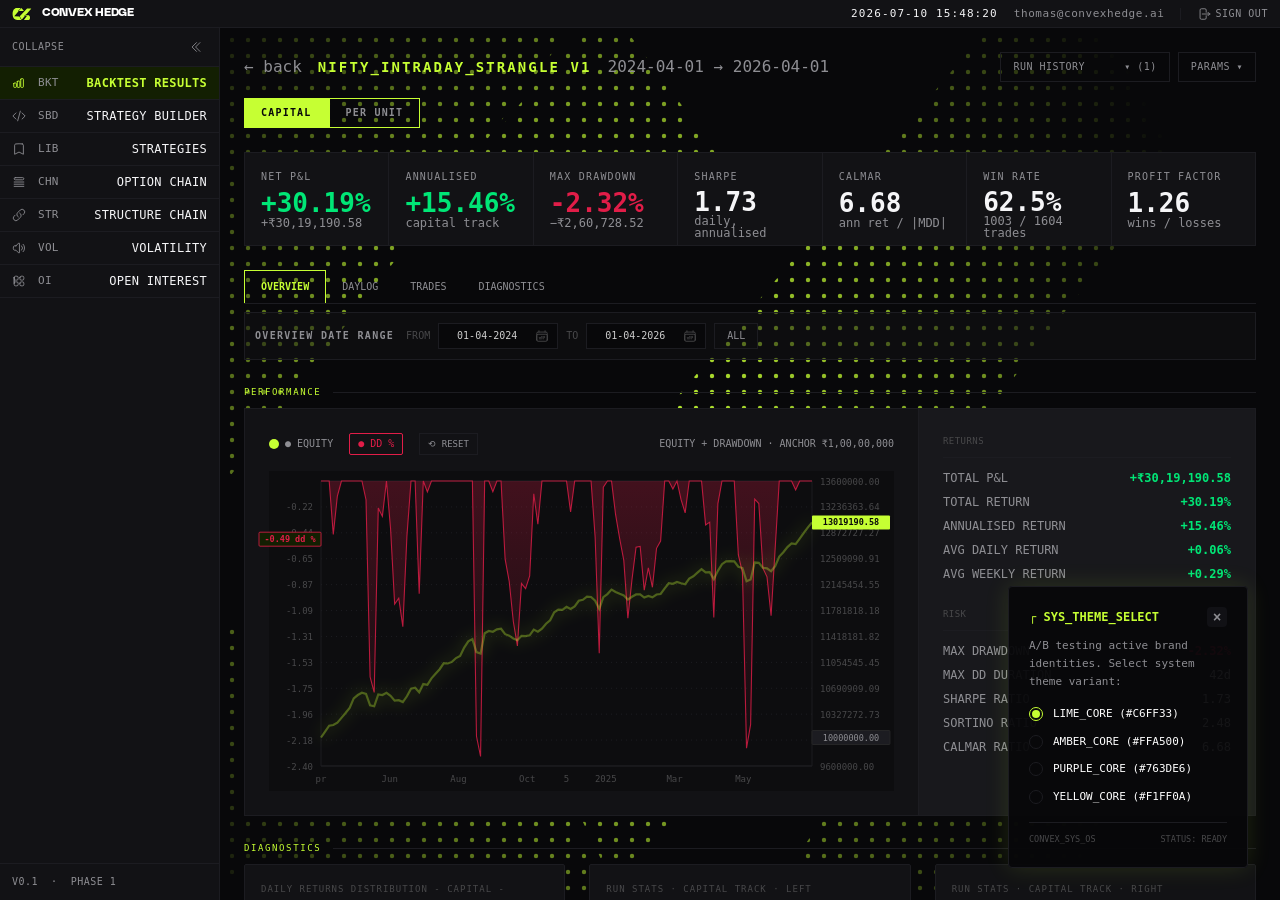
==== commit beec2873: "style: restore 3-column diagnostics layout and enable responsive viewBox scaling for returns distrib" ====
--- a/dashboard.html
+++ b/dashboard.html
@@ -563,93 +563,88 @@
                                 <div class="flex-1 h-px bg-brand-precision"></div>
                             </div>
 
-                            <div class="flex flex-col gap-6">
-                                <!-- Card 1: KDE Distribution (Full Width) -->
-                                <div class="bg-brand-elevate border border-brand-precision rounded-sm p-5 flex flex-col justify-between">
+                            <div class="grid grid-cols-1 lg:grid-cols-3 gap-6">
+                                <!-- Card 1: KDE Distribution -->
+                                <div class="bg-brand-elevate border border-brand-precision rounded-sm p-4 flex flex-col justify-between h-[314px]">
                                     <div>
-                                        <div class="flex justify-between items-center border-b border-brand-precision pb-2 mb-3">
-                                            <div class="text-brand-dim uppercase tracking-[1px] text-[9px] font-bold">DAILY RETURNS DISTRIBUTION &middot; CAPITAL &middot; &Sigma;=0.33%</div>
-                                            <div class="flex items-center space-x-4 text-[9px] font-mono">
-                                                <span class="text-[#4D90FE] font-bold">● KDE</span>
-                                                <span class="text-brand-up font-bold">● MEAN 0.06%</span>
-                                                <span class="text-brand-down font-bold">● VAR -0.51%</span>
-                                                <span class="text-brand-down font-bold" style="color: #FF5A5A">● CVAR -0.71%</span>
+                                        <div class="text-brand-dim border-b border-brand-precision pb-2 uppercase tracking-[1px] text-[9px] mb-3">DAILY RETURNS DISTRIBUTION - CAPITAL - &Sigma;=0.33%</div>
+                                        <div class="h-48 w-full relative pt-2">
+                                            <svg id="diagnostics-kde-chart" viewBox="0 0 320 180" class="w-full h-full overflow-visible" fill="none"></svg>
+                                        </div>
+                                    </div>
+                                    <div class="flex justify-between items-center text-[9px] font-mono text-brand-dim mt-2 pt-2 border-t border-brand-precision">
+                                        <span class="text-[#4D90FE] font-bold">● KDE</span>
+                                        <span class="text-brand-up font-bold">● MEAN 0.06%</span>
+                                        <span class="text-brand-down font-bold">● VAR -0.51%</span>
+                                        <span class="text-brand-down font-bold" style="opacity:0.65">● CVAR -0.71%</span>
+                                    </div>
+                                </div>
+
+                                <!-- Card 2: Day Extremes -->
+                                <div class="bg-brand-elevate border border-brand-precision rounded-sm p-4 flex flex-col justify-between h-[314px]">
+                                    <div>
+                                        <div class="text-brand-dim border-b border-brand-precision pb-2 uppercase tracking-[1px] text-[9px] mb-3">RUN STATS &middot; CAPITAL TRACK &middot; LEFT</div>
+                                        <div class="space-y-3 font-mono text-xs pt-1">
+                                            <div class="text-[9px] text-brand-accent tracking-wider uppercase font-bold">DAY EXTREMES</div>
+                                            <div class="flex justify-between items-center border-b border-brand-precision pb-1.5">
+                                                <span class="text-brand-muted">BEST DAY</span>
+                                                <span class="text-brand-up font-bold">+₹74,552.18</span>
+                                                <span class="text-brand-dim text-[9px]">2026-02-03</span>
                                             </div>
-                                        </div>
-                                        <div class="h-64 w-full relative pt-2">
-                                            <svg id="diagnostics-kde-chart" class="w-full h-full overflow-visible" fill="none"></svg>
+                                            <div class="flex justify-between items-center border-b border-brand-precision pb-1.5">
+                                                <span class="text-brand-muted">WORST DAY</span>
+                                                <span class="text-brand-down font-bold">-₹1,73,777.19</span>
+                                                <span class="text-brand-dim text-[9px]">2026-06-04</span>
+                                            </div>
+                                            
+                                            <div class="text-[9px] text-brand-accent tracking-wider uppercase font-bold pt-1.5">TAIL RISK</div>
+                                            <div class="flex justify-between">
+                                                <span class="text-brand-muted">VaR (95%)</span>
+                                                <span class="text-brand-pure">-0.51%</span>
+                                            </div>
+                                            <div class="flex justify-between">
+                                                <span class="text-brand-muted">CVaR (95%)</span>
+                                                <span class="text-brand-pure">-0.71%</span>
+                                            </div>
                                         </div>
                                     </div>
                                 </div>
 
-                                <!-- Cards 2 & 3: Run Stats Left and Right Side-by-Side -->
-                                <div class="grid grid-cols-1 md:grid-cols-2 gap-6">
-                                    <!-- Card 2: Run Stats Left -->
-                                    <div class="bg-brand-elevate border border-brand-precision rounded-sm p-4 flex flex-col justify-between">
-                                        <div>
-                                            <div class="text-brand-dim border-b border-brand-precision pb-2 uppercase tracking-[1px] text-[9px] mb-3">RUN STATS &middot; CAPITAL TRACK &middot; LEFT</div>
-                                            <div class="space-y-3 font-mono text-xs pt-1">
-                                                <div class="text-[9px] text-brand-accent tracking-wider uppercase font-bold">DAY EXTREMES</div>
-                                                <div class="flex justify-between items-center border-b border-brand-precision pb-1.5">
-                                                    <span class="text-brand-muted">BEST DAY</span>
-                                                    <span class="text-brand-up font-bold">+₹74,552.18</span>
-                                                    <span class="text-brand-dim text-[9px]">2026-02-03</span>
-                                                </div>
-                                                <div class="flex justify-between items-center border-b border-brand-precision pb-1.5">
-                                                    <span class="text-brand-muted">WORST DAY</span>
-                                                    <span class="text-brand-down font-bold">-₹1,73,777.19</span>
-                                                    <span class="text-brand-dim text-[9px]">2026-06-04</span>
-                                                </div>
-                                                
-                                                <div class="text-[9px] text-brand-accent tracking-wider uppercase font-bold pt-1.5">TAIL RISK</div>
-                                                <div class="flex justify-between">
-                                                    <span class="text-brand-muted">VaR (95%)</span>
-                                                    <span class="text-brand-pure">-0.51%</span>
-                                                </div>
-                                                <div class="flex justify-between">
-                                                    <span class="text-brand-muted">CVaR (95%)</span>
-                                                    <span class="text-brand-pure">-0.71%</span>
-                                                </div>
+                                <!-- Card 3: Activity / Costs -->
+                                <div class="bg-brand-elevate border border-brand-precision rounded-sm p-4 flex flex-col justify-between h-[314px]">
+                                    <div>
+                                        <div class="text-brand-dim border-b border-brand-precision pb-2 uppercase tracking-[1px] text-[9px] mb-3">RUN STATS &middot; CAPITAL TRACK &middot; RIGHT</div>
+                                        <div class="space-y-2 font-mono text-xs pt-1">
+                                            <div class="text-[9px] text-brand-accent tracking-wider uppercase font-bold">ACTIVITY</div>
+                                            <div class="flex justify-between">
+                                                <span class="text-brand-muted">AVG TRADES / DAY</span>
+                                                <span class="text-brand-pure">3.26</span>
                                             </div>
-                                        </div>
-                                    </div>
-
-                                    <!-- Card 3: Run Stats Right -->
-                                    <div class="bg-brand-elevate border border-brand-precision rounded-sm p-4 flex flex-col justify-between">
-                                        <div>
-                                            <div class="text-brand-dim border-b border-brand-precision pb-2 uppercase tracking-[1px] text-[9px] mb-3">RUN STATS &middot; CAPITAL TRACK &middot; RIGHT</div>
-                                            <div class="space-y-2 font-mono text-xs pt-1">
-                                                <div class="text-[9px] text-brand-accent tracking-wider uppercase font-bold">ACTIVITY</div>
-                                                <div class="flex justify-between">
-                                                    <span class="text-brand-muted">AVG TRADES / DAY</span>
-                                                    <span class="text-brand-pure">3.26</span>
-                                                </div>
-                                                <div class="flex justify-between">
-                                                    <span class="text-brand-muted">AVG TRADES / WEEK</span>
-                                                    <span class="text-brand-pure">16.30</span>
-                                                </div>
-                                                <div class="flex justify-between">
-                                                    <span class="text-brand-muted">TOTAL SIGNALS</span>
-                                                    <span class="text-brand-pure">3,452</span>
-                                                </div>
-                                                <div class="flex justify-between">
-                                                    <span class="text-brand-muted">REJECTED SIGNALS</span>
-                                                    <span class="text-brand-pure">0</span>
-                                                </div>
-                                                <div class="flex justify-between border-b border-brand-precision pb-1.5">
-                                                    <span class="text-brand-muted">AVG MARGIN / DAY</span>
-                                                    <span class="text-brand-pure">₹2,28,403</span>
-                                                </div>
-                                                
-                                                <div class="text-[9px] text-brand-accent tracking-wider uppercase font-bold pt-1.5">COSTS</div>
-                                                <div class="flex justify-between border-t border-brand-precision pt-1.5">
-                                                    <span class="text-brand-muted">TOTAL CHARGES</span>
-                                                    <span class="text-brand-down font-bold">-₹4,76,951.17</span>
-                                                </div>
-                                                <div class="flex justify-between">
-                                                    <span class="text-brand-muted">CHARGES / [RETURNS]</span>
-                                                    <span class="text-brand-up font-bold">+15.80%</span>
-                                                </div>
+                                            <div class="flex justify-between">
+                                                <span class="text-brand-muted">AVG TRADES / WEEK</span>
+                                                <span class="text-brand-pure">16.30</span>
+                                            </div>
+                                            <div class="flex justify-between">
+                                                <span class="text-brand-muted">TOTAL SIGNALS</span>
+                                                <span class="text-brand-pure">3,452</span>
+                                            </div>
+                                            <div class="flex justify-between">
+                                                <span class="text-brand-muted">REJECTED SIGNALS</span>
+                                                <span class="text-brand-pure">0</span>
+                                            </div>
+                                            <div class="flex justify-between border-b border-brand-precision pb-1.5">
+                                                <span class="text-brand-muted">AVG MARGIN / DAY</span>
+                                                <span class="text-brand-pure">₹2,28,403</span>
+                                            </div>
+                                            
+                                            <div class="text-[9px] text-brand-accent tracking-wider uppercase font-bold pt-1.5">COSTS</div>
+                                            <div class="flex justify-between border-t border-brand-precision pt-1.5">
+                                                <span class="text-brand-muted">TOTAL CHARGES</span>
+                                                <span class="text-brand-down font-bold">-₹4,76,951.17</span>
+                                            </div>
+                                            <div class="flex justify-between">
+                                                <span class="text-brand-muted">CHARGES / [RETURNS]</span>
+                                                <span class="text-brand-up font-bold">+15.80%</span>
                                             </div>
                                         </div>
                                     </div>
@@ -1446,13 +1441,15 @@
             if (!svg) return;
 
             svg.innerHTML = '';
-            const width = svg.clientWidth;
-            const height = svg.clientHeight;
-
-            const startX = 35;
-            const endX = width - 20;
+            
+            // Fixed width and height matching viewBox for automatic scaling and perfect aspect ratio
+            const width = 320;
+            const height = 180;
+
+            const startX = 25;
+            const endX = width - 10;
             const startY = 10;
-            const endY = height - 25;
+            const endY = height - 20;
 
             const plotWidth = endX - startX;
             const plotHeight = endY - startY;
@@ -1481,16 +1478,16 @@
                 line.setAttribute("x2", endX);
                 line.setAttribute("y2", y);
                 line.setAttribute("stroke", "#141416");
-                line.setAttribute("stroke-width", "1");
+                line.setAttribute("stroke-width", "0.8");
                 svg.appendChild(line);
 
                 // Y label text
                 const text = document.createElementNS("http://www.w3.org/2000/svg", "text");
-                text.setAttribute("x", startX - 8);
-                text.setAttribute("y", y + 3);
+                text.setAttribute("x", startX - 5);
+                text.setAttribute("y", y + 2.5);
                 text.setAttribute("fill", "#48484A");
                 text.setAttribute("text-anchor", "end");
-                text.setAttribute("font-size", "8.5px");
+                text.setAttribute("font-size", "7px");
                 text.setAttribute("font-family", "monospace");
                 text.textContent = yVal;
                 svg.appendChild(text);
@@ -1507,16 +1504,16 @@
                 line.setAttribute("x2", x);
                 line.setAttribute("y2", endY);
                 line.setAttribute("stroke", "#141416");
-                line.setAttribute("stroke-width", "1");
+                line.setAttribute("stroke-width", "0.8");
                 svg.appendChild(line);
 
                 // X label text
                 const text = document.createElementNS("http://www.w3.org/2000/svg", "text");
                 text.setAttribute("x", x);
-                text.setAttribute("y", endY + 14);
+                text.setAttribute("y", endY + 11);
                 text.setAttribute("fill", "#48484A");
                 text.setAttribute("text-anchor", "middle");
-                text.setAttribute("font-size", "8.5px");
+                text.setAttribute("font-size", "7px");
                 text.setAttribute("font-family", "monospace");
                 text.textContent = xVal.toFixed(1) + "%";
                 svg.appendChild(text);
@@ -1529,7 +1526,7 @@
             border.setAttribute("width", plotWidth);
             border.setAttribute("height", plotHeight);
             border.setAttribute("stroke", "#1C1C21");
-            border.setAttribute("stroke-width", "1");
+            border.setAttribute("stroke-width", "0.8");
             border.setAttribute("fill", "none");
             svg.appendChild(border);
 
@@ -1566,7 +1563,7 @@
                 const rect = document.createElementNS("http://www.w3.org/2000/svg", "rect");
                 rect.setAttribute("x", barLeft);
                 rect.setAttribute("y", barTop);
-                rect.setAttribute("width", Math.max(1, barWidthPx - 1.5));
+                rect.setAttribute("width", Math.max(1, barWidthPx - 1));
                 rect.setAttribute("height", Math.max(1, barHeight));
                 rect.setAttribute("fill", "var(--brand-accent)");
                 rect.setAttribute("fill-opacity", "0.15");
@@ -1585,8 +1582,8 @@
             meanLine.setAttribute("x2", xMean);
             meanLine.setAttribute("y2", endY);
             meanLine.setAttribute("stroke", "var(--brand-up)");
-            meanLine.setAttribute("stroke-width", "1.2");
-            meanLine.setAttribute("stroke-dasharray", "3 3");
+            meanLine.setAttribute("stroke-width", "1");
+            meanLine.setAttribute("stroke-dasharray", "2 2");
             svg.appendChild(meanLine);
 
             // VAR = -0.51%
@@ -1597,8 +1594,8 @@
             varLine.setAttribute("x2", xVar);
             varLine.setAttribute("y2", endY);
             varLine.setAttribute("stroke", "var(--brand-down)");
-            varLine.setAttribute("stroke-width", "1.2");
-            varLine.setAttribute("stroke-dasharray", "3 3");
+            varLine.setAttribute("stroke-width", "1");
+            varLine.setAttribute("stroke-dasharray", "2 2");
             svg.appendChild(varLine);
 
             // CVAR = -0.71%
@@ -1609,7 +1606,7 @@
             cvarLine.setAttribute("x2", xCvar);
             cvarLine.setAttribute("y2", endY);
             cvarLine.setAttribute("stroke", "var(--brand-down)");
-            cvarLine.setAttribute("stroke-width", "1.2");
+            cvarLine.setAttribute("stroke-width", "1");
             svg.appendChild(cvarLine);
 
             // Smooth KDE Curve Points (blue line in screenshot)
@@ -1659,7 +1656,7 @@
             const kdePath = document.createElementNS("http://www.w3.org/2000/svg", "path");
             kdePath.setAttribute("d", pathD);
             kdePath.setAttribute("stroke", "#4D90FE"); // Beautiful blue matching screenshot
-            kdePath.setAttribute("stroke-width", "2");
+            kdePath.setAttribute("stroke-width", "1.5");
             kdePath.setAttribute("fill", "none");
             svg.appendChild(kdePath);
         }
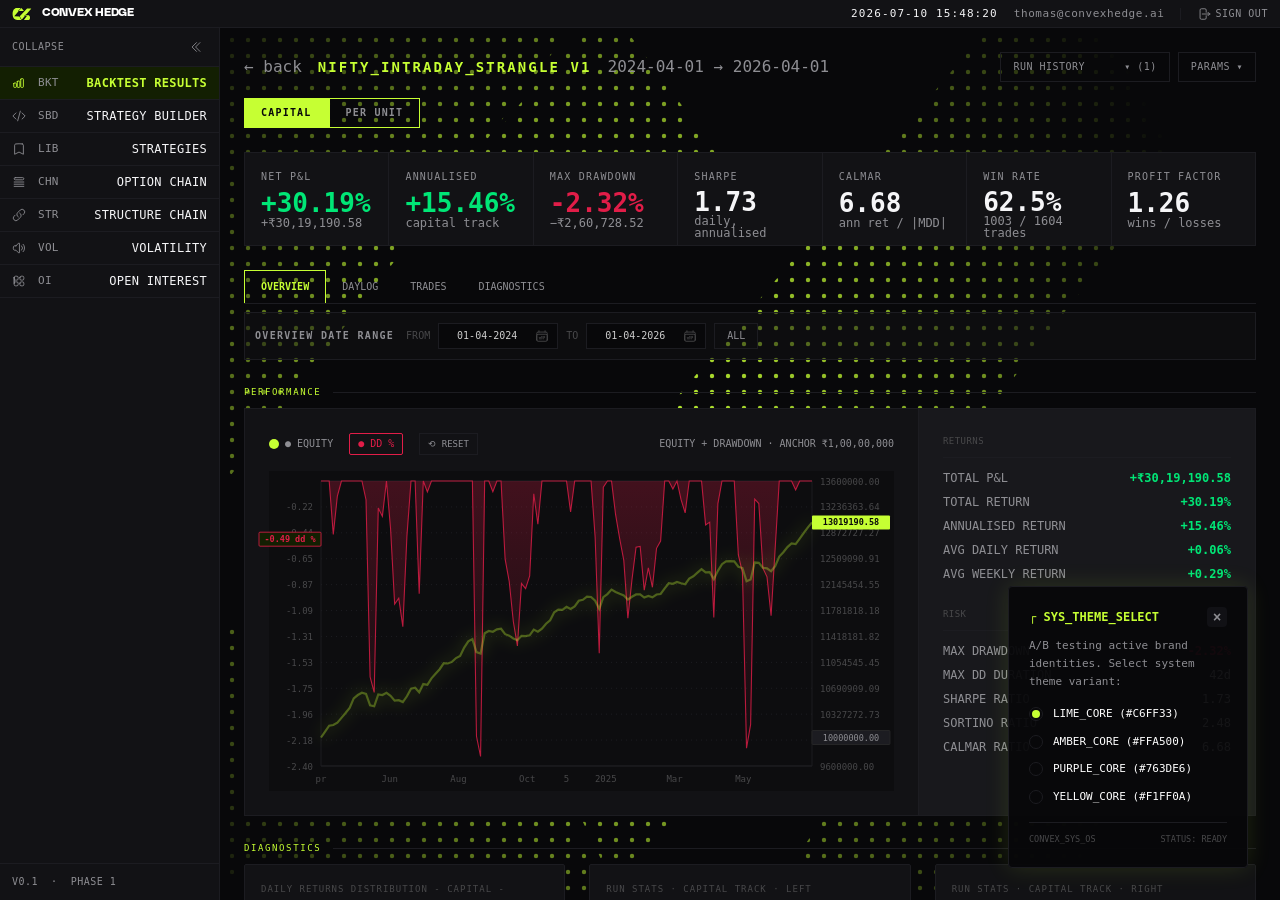
==== commit 99a91af3: "fix: make returns distribution chart dynamically stretch to fill wide cards on layout settle" ====
--- a/dashboard.html
+++ b/dashboard.html
@@ -569,7 +569,7 @@
                                     <div>
                                         <div class="text-brand-dim border-b border-brand-precision pb-2 uppercase tracking-[1px] text-[9px] mb-3">DAILY RETURNS DISTRIBUTION - CAPITAL - &Sigma;=0.33%</div>
                                         <div class="h-48 w-full relative pt-2">
-                                            <svg id="diagnostics-kde-chart" viewBox="0 0 320 180" class="w-full h-full overflow-visible" fill="none"></svg>
+                                            <svg id="diagnostics-kde-chart" class="w-full h-full overflow-visible" fill="none"></svg>
                                         </div>
                                     </div>
                                     <div class="flex justify-between items-center text-[9px] font-mono text-brand-dim mt-2 pt-2 border-t border-brand-precision">
@@ -1442,14 +1442,14 @@
 
             svg.innerHTML = '';
             
-            // Fixed width and height matching viewBox for automatic scaling and perfect aspect ratio
-            const width = 320;
-            const height = 180;
-
-            const startX = 25;
-            const endX = width - 10;
+            // Read layout client bounds dynamically for responsive width stretching
+            const width = svg.clientWidth || 320;
+            const height = svg.clientHeight || 180;
+
+            const startX = 35;
+            const endX = width - 15;
             const startY = 10;
-            const endY = height - 20;
+            const endY = height - 25;
 
             const plotWidth = endX - startX;
             const plotHeight = endY - startY;
@@ -1478,16 +1478,16 @@
                 line.setAttribute("x2", endX);
                 line.setAttribute("y2", y);
                 line.setAttribute("stroke", "#141416");
-                line.setAttribute("stroke-width", "0.8");
+                line.setAttribute("stroke-width", "1");
                 svg.appendChild(line);
 
                 // Y label text
                 const text = document.createElementNS("http://www.w3.org/2000/svg", "text");
-                text.setAttribute("x", startX - 5);
-                text.setAttribute("y", y + 2.5);
+                text.setAttribute("x", startX - 8);
+                text.setAttribute("y", y + 3);
                 text.setAttribute("fill", "#48484A");
                 text.setAttribute("text-anchor", "end");
-                text.setAttribute("font-size", "7px");
+                text.setAttribute("font-size", "8.5px");
                 text.setAttribute("font-family", "monospace");
                 text.textContent = yVal;
                 svg.appendChild(text);
@@ -1504,16 +1504,16 @@
                 line.setAttribute("x2", x);
                 line.setAttribute("y2", endY);
                 line.setAttribute("stroke", "#141416");
-                line.setAttribute("stroke-width", "0.8");
+                line.setAttribute("stroke-width", "1");
                 svg.appendChild(line);
 
                 // X label text
                 const text = document.createElementNS("http://www.w3.org/2000/svg", "text");
                 text.setAttribute("x", x);
-                text.setAttribute("y", endY + 11);
+                text.setAttribute("y", endY + 14);
                 text.setAttribute("fill", "#48484A");
                 text.setAttribute("text-anchor", "middle");
-                text.setAttribute("font-size", "7px");
+                text.setAttribute("font-size", "8.5px");
                 text.setAttribute("font-family", "monospace");
                 text.textContent = xVal.toFixed(1) + "%";
                 svg.appendChild(text);
@@ -1526,7 +1526,7 @@
             border.setAttribute("width", plotWidth);
             border.setAttribute("height", plotHeight);
             border.setAttribute("stroke", "#1C1C21");
-            border.setAttribute("stroke-width", "0.8");
+            border.setAttribute("stroke-width", "1");
             border.setAttribute("fill", "none");
             svg.appendChild(border);
 
@@ -1582,8 +1582,8 @@
             meanLine.setAttribute("x2", xMean);
             meanLine.setAttribute("y2", endY);
             meanLine.setAttribute("stroke", "var(--brand-up)");
-            meanLine.setAttribute("stroke-width", "1");
-            meanLine.setAttribute("stroke-dasharray", "2 2");
+            meanLine.setAttribute("stroke-width", "1.2");
+            meanLine.setAttribute("stroke-dasharray", "3 3");
             svg.appendChild(meanLine);
 
             // VAR = -0.51%
@@ -1594,8 +1594,8 @@
             varLine.setAttribute("x2", xVar);
             varLine.setAttribute("y2", endY);
             varLine.setAttribute("stroke", "var(--brand-down)");
-            varLine.setAttribute("stroke-width", "1");
-            varLine.setAttribute("stroke-dasharray", "2 2");
+            varLine.setAttribute("stroke-width", "1.2");
+            varLine.setAttribute("stroke-dasharray", "3 3");
             svg.appendChild(varLine);
 
             // CVAR = -0.71%
@@ -1606,7 +1606,7 @@
             cvarLine.setAttribute("x2", xCvar);
             cvarLine.setAttribute("y2", endY);
             cvarLine.setAttribute("stroke", "var(--brand-down)");
-            cvarLine.setAttribute("stroke-width", "1");
+            cvarLine.setAttribute("stroke-width", "1.2");
             svg.appendChild(cvarLine);
 
             // Smooth KDE Curve Points (blue line in screenshot)
@@ -1656,7 +1656,7 @@
             const kdePath = document.createElementNS("http://www.w3.org/2000/svg", "path");
             kdePath.setAttribute("d", pathD);
             kdePath.setAttribute("stroke", "#4D90FE"); // Beautiful blue matching screenshot
-            kdePath.setAttribute("stroke-width", "1.5");
+            kdePath.setAttribute("stroke-width", "2");
             kdePath.setAttribute("fill", "none");
             svg.appendChild(kdePath);
         }
@@ -1900,10 +1900,12 @@
         });
 
         window.onload = function() {
-            drawPerformanceChart();
-            drawDailyBars();
-            drawDiagnosticsChart();
-            initChartInteractions();
+            setTimeout(() => {
+                drawPerformanceChart();
+                drawDailyBars();
+                drawDiagnosticsChart();
+                initChartInteractions();
+            }, 60);
         };
 
         window.onresize = function() {
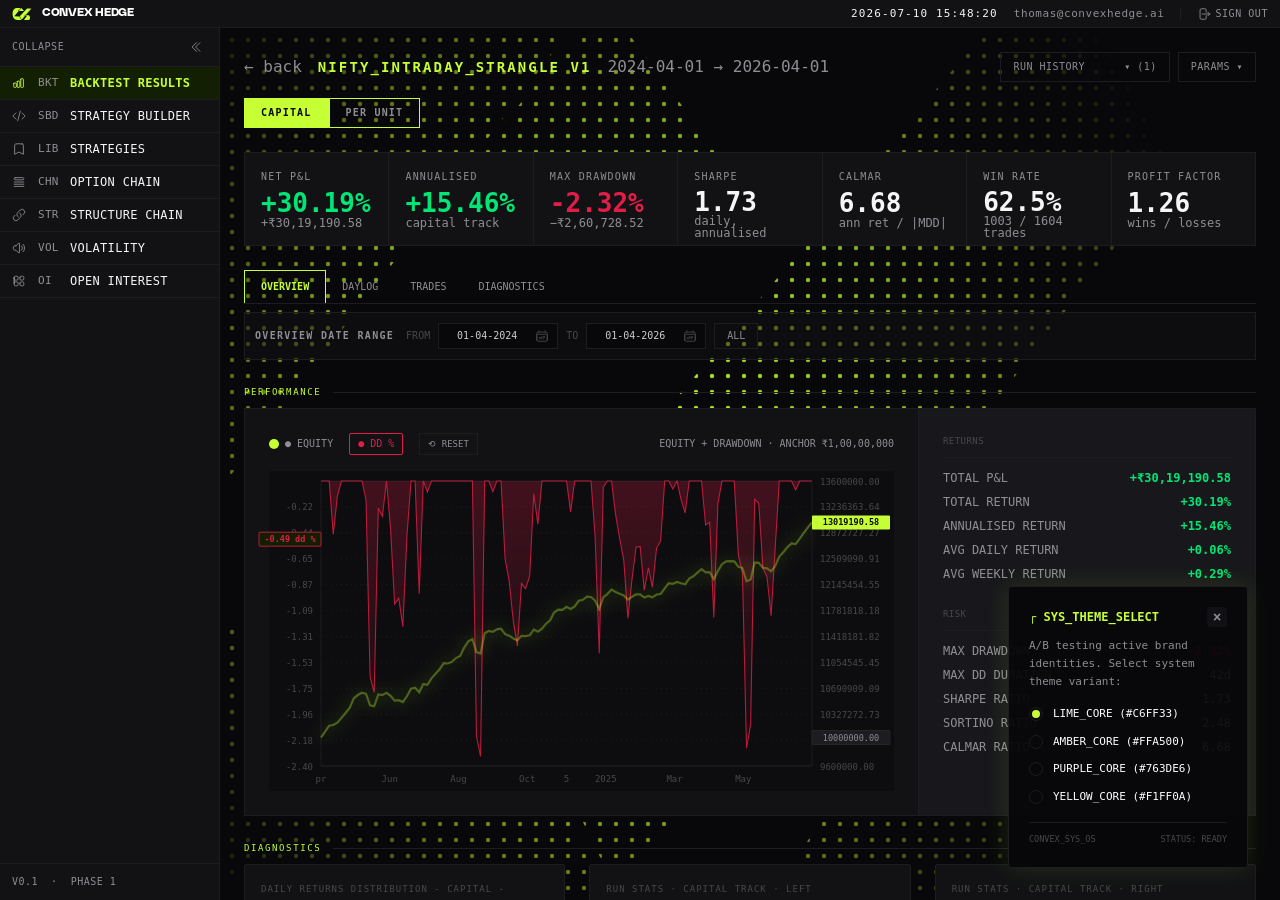
==== commit 05b4b1aa: "style: fix sidebar navigation label alignment to be left-aligned" ====
--- a/dashboard.html
+++ b/dashboard.html
@@ -203,8 +203,8 @@
                             <svg class="w-3.5 h-3.5 shrink-0" fill="none" stroke="currentColor" stroke-width="1.5" viewBox="0 0 24 24" xmlns="http://www.w3.org/2000/svg">
                                 <path stroke-linecap="round" stroke-linejoin="round" d="M3 13.125C3 12.504 3.504 12 4.125 12h2.25c.621 0 1.125.504 1.125 1.125v5.25c0 .621-.504 1.125-1.125 1.125h-2.25A1.125 1.125 0 013 18.375v-5.25zM9 9.75c0-.621.504-1.125 1.125-1.125h2.25c.621 0 1.125.504 1.125 1.125v8.625c0 .621-.504 1.125-1.125 1.125h-2.25a1.125 1.125 0 01-1.125-1.125V9.75zM15 5.625c0-.621.504-1.125 1.125-1.125h2.25c.621 0 1.125.504 1.125 1.125v12.75c0 .621-.504 1.125-1.125 1.125h-2.25a1.125 1.125 0 01-1.125-1.125V5.625z"></path>
                             </svg>
-                            <span class="sidebar-label flex-1 flex justify-between">
-                                <span class="text-brand-muted text-[11px]">BKT</span>
+                            <span class="sidebar-label flex-1 flex items-center">
+                                <span class="text-brand-muted text-[11px] w-8 shrink-0">BKT</span>
                                 <span class="font-bold">BACKTEST RESULTS</span>
                             </span>
                         </a>
@@ -214,8 +214,8 @@
                             <svg class="w-3.5 h-3.5 shrink-0 text-brand-muted" fill="none" stroke="currentColor" stroke-width="1.5" viewBox="0 0 24 24" xmlns="http://www.w3.org/2000/svg">
                                 <path stroke-linecap="round" stroke-linejoin="round" d="M17.25 6.75L22.5 12l-5.25 5.25m-10.5 0L1.5 12l5.25-5.25m7.5-3l-4.5 16.5"></path>
                             </svg>
-                            <span class="sidebar-label flex-1 flex justify-between">
-                                <span class="text-brand-muted text-[11px]">SBD</span>
+                            <span class="sidebar-label flex-1 flex items-center">
+                                <span class="text-brand-muted text-[11px] w-8 shrink-0">SBD</span>
                                 <span>STRATEGY BUILDER</span>
                             </span>
                         </a>
@@ -225,8 +225,8 @@
                             <svg class="w-3.5 h-3.5 shrink-0 text-brand-muted" fill="none" stroke="currentColor" stroke-width="1.5" viewBox="0 0 24 24" xmlns="http://www.w3.org/2000/svg">
                                 <path stroke-linecap="round" stroke-linejoin="round" d="M17.593 3.322c1.1.128 1.907 1.077 1.907 2.185V21L12 17.25 4.5 21V5.507c0-1.108.806-2.057 1.907-2.185a48.507 48.507 0 0111.186 0z"></path>
                             </svg>
-                            <span class="sidebar-label flex-1 flex justify-between">
-                                <span class="text-brand-muted text-[11px]">LIB</span>
+                            <span class="sidebar-label flex-1 flex items-center">
+                                <span class="text-brand-muted text-[11px] w-8 shrink-0">LIB</span>
                                 <span>STRATEGIES</span>
                             </span>
                         </a>
@@ -236,8 +236,8 @@
                             <svg class="w-3.5 h-3.5 shrink-0 text-brand-muted" fill="none" stroke="currentColor" stroke-width="1.5" viewBox="0 0 24 24" xmlns="http://www.w3.org/2000/svg">
                                 <path stroke-linecap="round" stroke-linejoin="round" d="M3.75 12h16.5m-16.5 3.75h16.5M3.75 19.5h16.5M5.625 4.5h12.75a1.875 1.875 0 010 3.75H5.625a1.875 1.875 0 010-3.75z"></path>
                             </svg>
-                            <span class="sidebar-label flex-1 flex justify-between">
-                                <span class="text-brand-muted text-[11px]">CHN</span>
+                            <span class="sidebar-label flex-1 flex items-center">
+                                <span class="text-brand-muted text-[11px] w-8 shrink-0">CHN</span>
                                 <span>OPTION CHAIN</span>
                             </span>
                         </a>
@@ -247,8 +247,8 @@
                             <svg class="w-3.5 h-3.5 shrink-0 text-brand-muted" fill="none" stroke="currentColor" stroke-width="1.5" viewBox="0 0 24 24" xmlns="http://www.w3.org/2000/svg">
                                 <path stroke-linecap="round" stroke-linejoin="round" d="M13.19 8.688a4.5 4.5 0 011.242 7.244l-4.5 4.5a4.5 4.5 0 01-6.364-6.364l1.757-1.757m13.35-.622l1.757-1.757a4.5 4.5 0 00-6.364-6.364l-4.5 4.5a4.5 4.5 0 001.242 7.244"></path>
                             </svg>
-                            <span class="sidebar-label flex-1 flex justify-between">
-                                <span class="text-brand-muted text-[11px]">STR</span>
+                            <span class="sidebar-label flex-1 flex items-center">
+                                <span class="text-brand-muted text-[11px] w-8 shrink-0">STR</span>
                                 <span>STRUCTURE CHAIN</span>
                             </span>
                         </a>
@@ -258,8 +258,8 @@
                             <svg class="w-3.5 h-3.5 shrink-0 text-brand-muted" fill="none" stroke="currentColor" stroke-width="1.5" viewBox="0 0 24 24" xmlns="http://www.w3.org/2000/svg">
                                 <path stroke-linecap="round" stroke-linejoin="round" d="M19.114 5.636a9 9 0 010 12.728M16.463 8.288a5.25 5.25 0 010 7.424M6.75 8.25l4.72-4.72a.75.75 0 011.28.53v15.88a.75.75 0 01-1.28.53l-4.72-4.72H4.51c-.88 0-1.704-.507-1.938-1.354A9.01 9.01 0 012.25 12c0-.83.112-1.633.322-2.396C2.806 8.756 3.63 8.25 4.51 8.25H6.75z"></path>
                             </svg>
-                            <span class="sidebar-label flex-1 flex justify-between">
-                                <span class="text-brand-muted text-[11px]">VOL</span>
+                            <span class="sidebar-label flex-1 flex items-center">
+                                <span class="text-brand-muted text-[11px] w-8 shrink-0">VOL</span>
                                 <span>VOLATILITY</span>
                             </span>
                         </a>
@@ -269,8 +269,8 @@
                             <svg class="w-3.5 h-3.5 shrink-0 text-brand-muted" fill="none" stroke="currentColor" stroke-width="1.5" viewBox="0 0 24 24" xmlns="http://www.w3.org/2000/svg">
                                 <path stroke-linecap="round" stroke-linejoin="round" d="M3.75 6A2.25 2.25 0 016 3.75h2.25A2.25 2.25 0 0110.5 6v2.25a2.25 2.25 0 01-2.25 2.25H6a2.25 2.25 0 01-2.25-2.25V6zM3.75 15.75A2.25 2.25 0 016 13.5h2.25a2.25 2.25 0 012.25 2.25V18a2.25 2.25 0 01-2.25 2.25H6a2.25 2.25 0 01-2.25-2.25V6zM13.5 6a2.25 2.25 0 012.25-2.25H18A2.25 2.25 0 0120.25 6v2.25A2.25 2.25 0 0118 10.5h-2.25a2.25 2.25 0 01-2.25-2.25V6zM13.5 15.75a2.25 2.25 0 012.25-2.25H18a2.25 2.25 0 012.25 2.25V18A2.25 2.25 0 0118 20.25h-2.25A2.25 2.25 0 0113.5 18v-2.25z"></path>
                             </svg>
-                            <span class="sidebar-label flex-1 flex justify-between">
-                                <span class="text-brand-muted text-[11px]">OI</span>
+                            <span class="sidebar-label flex-1 flex items-center">
+                                <span class="text-brand-muted text-[11px] w-8 shrink-0">OI</span>
                                 <span>OPEN INTEREST</span>
                             </span>
                         </a>
